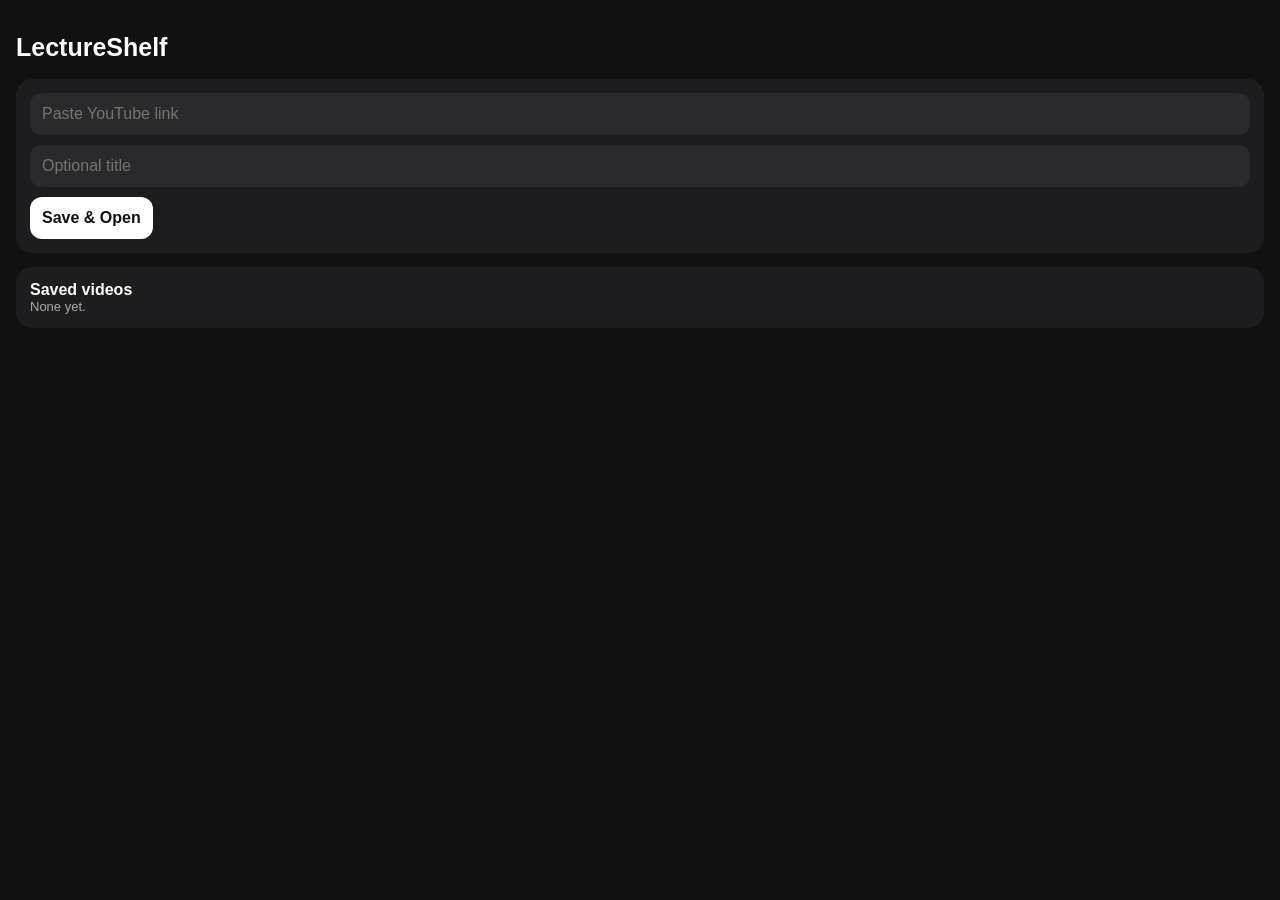
==== index.html @ 0a202680 "Add LectureShelf Mini iPhone web app" ====
<!doctype html><html lang="en"><head><meta charset="utf-8"><meta name="viewport" content="width=device-width,initial-scale=1,viewport-fit=cover"><meta name="apple-mobile-web-app-capable" content="yes"><meta name="apple-mobile-web-app-title" content="LectureShelf"><title>LectureShelf</title><style>:root{font-family:-apple-system,BlinkMacSystemFont,"Segoe UI",sans-serif;color-scheme:dark}*{box-sizing:border-box}body{margin:0;background:#111;color:#fff;padding:16px}h1{font-size:25px}.card{background:#1d1d1f;border-radius:16px;padding:14px;margin-bottom:14px}input,button{font:inherit;border-radius:12px;border:0;padding:12px}input{width:100%;background:#2a2a2d;color:#fff;margin-bottom:10px}button{background:#fff;color:#111;font-weight:700}.row{display:flex;gap:8px;margin-top:8px}.row button{flex:1}.player{aspect-ratio:16/9;background:#000;border-radius:12px;overflow:hidden}iframe{width:100%;height:100%;border:0}.small{color:#aaa;font-size:13px}.item{padding:12px 0;border-top:1px solid #333}</style></head><body><h1>LectureShelf</h1><div class="card"><input id="url" placeholder="Paste YouTube link"><input id="title" placeholder="Optional title"><button onclick="addVideo()">Save & Open</button></div><div id="playerCard" class="card" style="display:none"><div class="player"><div id="player"></div></div><p id="nowTitle"></p><p id="status" class="small"></p><div class="row"><button onclick="savePos()">Save position</button><button onclick="markDone()">Complete</button></div></div><div class="card"><strong>Saved videos</strong><div id="list" class="small">None yet.</div></div><script src="https://www.youtube.com/iframe_api"></script><script>const KEY='lectureshelf-mini-v1';let data=JSON.parse(localStorage.getItem(KEY)||'{"videos":[]}'),player=null,ready=false,current=null;const $=id=>document.getElementById(id);function save(){localStorage.setItem(KEY,JSON.stringify(data))}function idFrom(s){try{const u=new URL(s.trim());if(u.hostname==='youtu.be')return u.pathname.slice(1).split('/')[0];if(u.hostname.includes('youtube.com')){if(u.pathname==='/watch')return u.searchParams.get('v');const p=u.pathname.split('/').filter(Boolean);if(['shorts','embed','live'].includes(p[0]))return p[1]}}catch(e){}return /^[\w-]{11}$/.test(s.trim())?s.trim():null}function fmt(s){s=Math.max(0,Math.floor(s||0));return Math.floor(s/60)+':'+String(s%60).padStart(2,'0')}function esc(s){return String(s).replace(/[&<>"']/g,c=>({'&':'&amp;','<':'&lt;','>':'&gt;','"':'&quot;',"'":'&#039;'}[c]))}function render(){const l=$('list');if(!data.videos.length){l.textContent='None yet.';return}l.innerHTML='';[...data.videos].reverse().forEach(v=>{const d=document.createElement('div');d.className='item';d.innerHTML='<b>'+esc(v.title||'YouTube video')+'</b><br>'+(v.done?'Completed':v.pos?'Resume at '+fmt(v.pos):'Not started')+'<div class="row"><button>Open</button><button>Remove</button></div>';const b=d.querySelectorAll('button');b[0].onclick=()=>openVideo(v.id);b[1].onclick=()=>removeVideo(v.id);l.appendChild(d)})}function addVideo(){const id=idFrom($('url').value);if(!id){alert('Please paste a valid YouTube link.');return}let v=data.videos.find(x=>x.id===id);if(!v){v={id,title:$('title').value.trim(),pos:0,done:false,updated:Date.now()};data.videos.push(v)}save();render();openVideo(id)}function openVideo(id){savePos();current=id;const v=data.videos.find(x=>x.id===id);$('playerCard').style.display='block';$('nowTitle').textContent=v.title||'YouTube video';$('status').textContent=v.done?'Completed':'Saved at '+fmt(v.pos);if(ready)player.loadVideoById({videoId:v.id,startSeconds:v.pos||0})}function savePos(){if(!ready||!current||!player)return;const v=data.videos.find(x=>x.id===current);if(!v)return;const t=player.getCurrentTime();if(Number.isFinite(t)){v.pos=t;v.updated=Date.now();save();render();$('status').textContent=(v.done?'Completed • ':'Saved at ')+fmt(v.pos)}}function markDone(){if(!current)return;savePos();const v=data.videos.find(x=>x.id===current);v.done=!v.done;save();render()}function removeVideo(id){if(current===id){current=null;$('playerCard').style.display='none';if(ready)player.stopVideo()}data.videos=data.videos.filter(x=>x.id!==id);save();render()}window.onYouTubeIframeAPIReady=()=>{player=new YT.Player('player',{videoId:'',playerVars:{playsinline:1,rel:0},events:{onReady:()=>{ready=true;const last=[...data.videos].sort((a,b)=>(b.updated||0)-(a.updated||0))[0];if(last)openVideo(last.id)},onStateChange:e=>{if(e.data===YT.PlayerState.PAUSED||e.data===YT.PlayerState.ENDED)savePos()}}})};setInterval(savePos,5000);document.addEventListener('visibilitychange',()=>{if(document.hidden)savePos()});window.addEventListener('pagehide',savePos);render();</script></body></html>
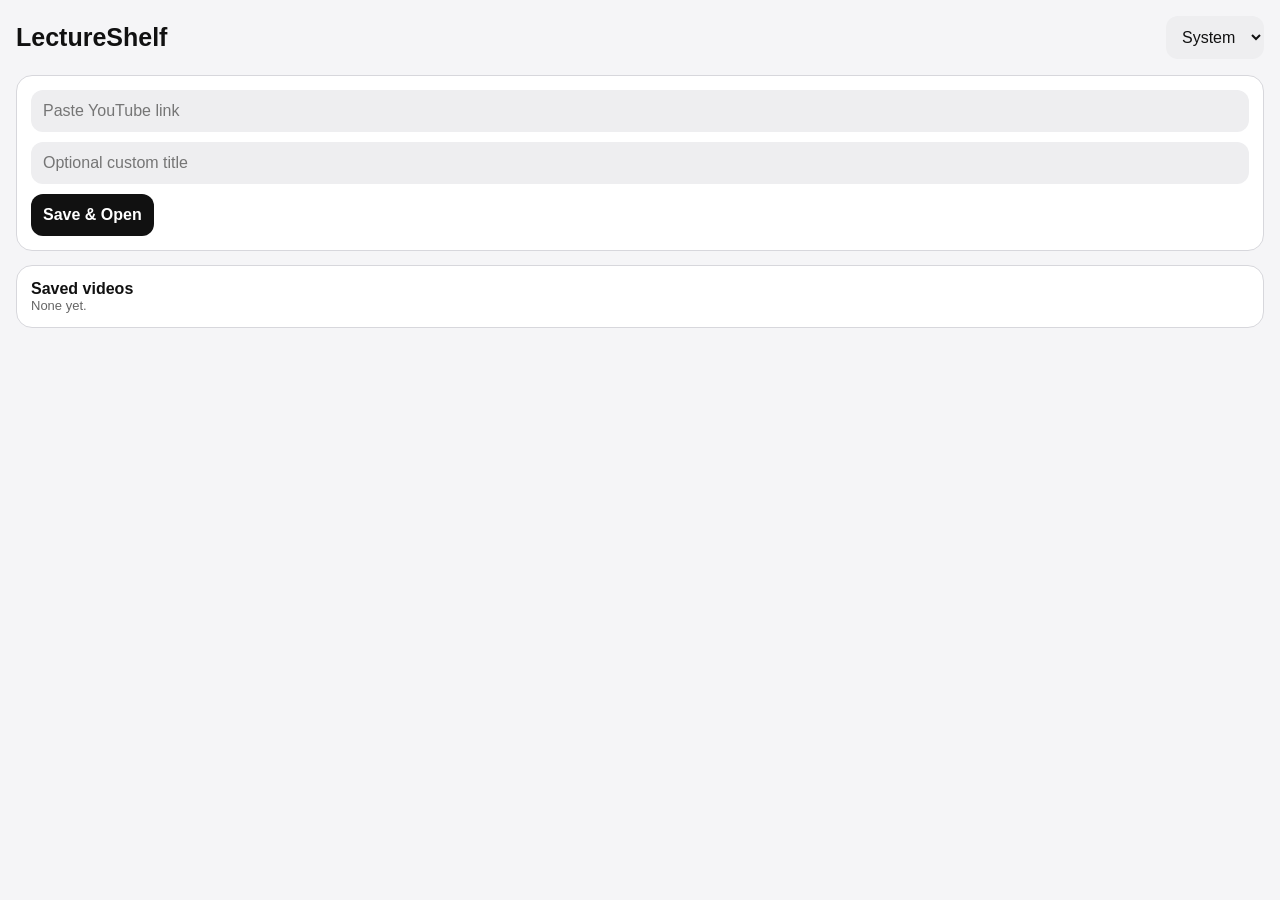
==== commit 8b9f481b: "Add system theme support and automatic video titles" ====
--- a/index.html
+++ b/index.html
@@ -1 +1 @@
-<!doctype html><html lang="en"><head><meta charset="utf-8"><meta name="viewport" content="width=device-width,initial-scale=1,viewport-fit=cover"><meta name="apple-mobile-web-app-capable" content="yes"><meta name="apple-mobile-web-app-title" content="LectureShelf"><title>LectureShelf</title><style>:root{font-family:-apple-system,BlinkMacSystemFont,"Segoe UI",sans-serif;color-scheme:dark}*{box-sizing:border-box}body{margin:0;background:#111;color:#fff;padding:16px}h1{font-size:25px}.card{background:#1d1d1f;border-radius:16px;padding:14px;margin-bottom:14px}input,button{font:inherit;border-radius:12px;border:0;padding:12px}input{width:100%;background:#2a2a2d;color:#fff;margin-bottom:10px}button{background:#fff;color:#111;font-weight:700}.row{display:flex;gap:8px;margin-top:8px}.row button{flex:1}.player{aspect-ratio:16/9;background:#000;border-radius:12px;overflow:hidden}iframe{width:100%;height:100%;border:0}.small{color:#aaa;font-size:13px}.item{padding:12px 0;border-top:1px solid #333}</style></head><body><h1>LectureShelf</h1><div class="card"><input id="url" placeholder="Paste YouTube link"><input id="title" placeholder="Optional title"><button onclick="addVideo()">Save & Open</button></div><div id="playerCard" class="card" style="display:none"><div class="player"><div id="player"></div></div><p id="nowTitle"></p><p id="status" class="small"></p><div class="row"><button onclick="savePos()">Save position</button><button onclick="markDone()">Complete</button></div></div><div class="card"><strong>Saved videos</strong><div id="list" class="small">None yet.</div></div><script src="https://www.youtube.com/iframe_api"></script><script>const KEY='lectureshelf-mini-v1';let data=JSON.parse(localStorage.getItem(KEY)||'{"videos":[]}'),player=null,ready=false,current=null;const $=id=>document.getElementById(id);function save(){localStorage.setItem(KEY,JSON.stringify(data))}function idFrom(s){try{const u=new URL(s.trim());if(u.hostname==='youtu.be')return u.pathname.slice(1).split('/')[0];if(u.hostname.includes('youtube.com')){if(u.pathname==='/watch')return u.searchParams.get('v');const p=u.pathname.split('/').filter(Boolean);if(['shorts','embed','live'].includes(p[0]))return p[1]}}catch(e){}return /^[\w-]{11}$/.test(s.trim())?s.trim():null}function fmt(s){s=Math.max(0,Math.floor(s||0));return Math.floor(s/60)+':'+String(s%60).padStart(2,'0')}function esc(s){return String(s).replace(/[&<>"']/g,c=>({'&':'&amp;','<':'&lt;','>':'&gt;','"':'&quot;',"'":'&#039;'}[c]))}function render(){const l=$('list');if(!data.videos.length){l.textContent='None yet.';return}l.innerHTML='';[...data.videos].reverse().forEach(v=>{const d=document.createElement('div');d.className='item';d.innerHTML='<b>'+esc(v.title||'YouTube video')+'</b><br>'+(v.done?'Completed':v.pos?'Resume at '+fmt(v.pos):'Not started')+'<div class="row"><button>Open</button><button>Remove</button></div>';const b=d.querySelectorAll('button');b[0].onclick=()=>openVideo(v.id);b[1].onclick=()=>removeVideo(v.id);l.appendChild(d)})}function addVideo(){const id=idFrom($('url').value);if(!id){alert('Please paste a valid YouTube link.');return}let v=data.videos.find(x=>x.id===id);if(!v){v={id,title:$('title').value.trim(),pos:0,done:false,updated:Date.now()};data.videos.push(v)}save();render();openVideo(id)}function openVideo(id){savePos();current=id;const v=data.videos.find(x=>x.id===id);$('playerCard').style.display='block';$('nowTitle').textContent=v.title||'YouTube video';$('status').textContent=v.done?'Completed':'Saved at '+fmt(v.pos);if(ready)player.loadVideoById({videoId:v.id,startSeconds:v.pos||0})}function savePos(){if(!ready||!current||!player)return;const v=data.videos.find(x=>x.id===current);if(!v)return;const t=player.getCurrentTime();if(Number.isFinite(t)){v.pos=t;v.updated=Date.now();save();render();$('status').textContent=(v.done?'Completed • ':'Saved at ')+fmt(v.pos)}}function markDone(){if(!current)return;savePos();const v=data.videos.find(x=>x.id===current);v.done=!v.done;save();render()}function removeVideo(id){if(current===id){current=null;$('playerCard').style.display='none';if(ready)player.stopVideo()}data.videos=data.videos.filter(x=>x.id!==id);save();render()}window.onYouTubeIframeAPIReady=()=>{player=new YT.Player('player',{videoId:'',playerVars:{playsinline:1,rel:0},events:{onReady:()=>{ready=true;const last=[...data.videos].sort((a,b)=>(b.updated||0)-(a.updated||0))[0];if(last)openVideo(last.id)},onStateChange:e=>{if(e.data===YT.PlayerState.PAUSED||e.data===YT.PlayerState.ENDED)savePos()}}})};setInterval(savePos,5000);document.addEventListener('visibilitychange',()=>{if(document.hidden)savePos()});window.addEventListener('pagehide',savePos);render();</script></body></html>+<!doctype html><html lang="en"><head><meta charset="utf-8"><meta name="viewport" content="width=device-width,initial-scale=1,viewport-fit=cover"><meta name="apple-mobile-web-app-capable" content="yes"><meta name="apple-mobile-web-app-title" content="LectureShelf"><title>LectureShelf</title><style>:root{font-family:-apple-system,BlinkMacSystemFont,"Segoe UI",sans-serif;color-scheme:light dark;--bg:#f5f5f7;--text:#111;--card:#fff;--input:#eeeef0;--muted:#666;--border:#d7d7dc;--button:#111;--buttonText:#fff}html[data-theme="dark"]{color-scheme:dark;--bg:#111;--text:#fff;--card:#1d1d1f;--input:#2a2a2d;--muted:#aaa;--border:#333;--button:#fff;--buttonText:#111}html[data-theme="light"]{color-scheme:light;--bg:#f5f5f7;--text:#111;--card:#fff;--input:#eeeef0;--muted:#666;--border:#d7d7dc;--button:#111;--buttonText:#fff}@media(prefers-color-scheme:dark){html:not([data-theme]){--bg:#111;--text:#fff;--card:#1d1d1f;--input:#2a2a2d;--muted:#aaa;--border:#333;--button:#fff;--buttonText:#111}}*{box-sizing:border-box}body{margin:0;background:var(--bg);color:var(--text);padding:16px;transition:background .2s,color .2s}.top{display:flex;align-items:center;justify-content:space-between;gap:12px;margin-bottom:16px}h1{font-size:25px;margin:0}.card{background:var(--card);border-radius:16px;padding:14px;margin-bottom:14px;border:1px solid var(--border)}input,button,select{font:inherit;border-radius:12px;border:0;padding:12px}input,select{width:100%;background:var(--input);color:var(--text);margin-bottom:10px}select{width:auto;margin:0}button{background:var(--button);color:var(--buttonText);font-weight:700}.row{display:flex;gap:8px;margin-top:8px}.row button{flex:1}.player{aspect-ratio:16/9;background:#000;border-radius:12px;overflow:hidden}iframe{width:100%;height:100%;border:0}.small{color:var(--muted);font-size:13px}.item{padding:12px 0;border-top:1px solid var(--border)}.item:first-child{border-top:0}.title{font-weight:700;color:var(--text);margin-bottom:4px}</style></head><body><div class="top"><h1>LectureShelf</h1><select id="theme" aria-label="Theme"><option value="system">System</option><option value="light">Light</option><option value="dark">Dark</option></select></div><div class="card"><input id="url" placeholder="Paste YouTube link"><input id="title" placeholder="Optional custom title"><button onclick="addVideo()">Save & Open</button></div><div id="playerCard" class="card" style="display:none"><div class="player"><div id="player"></div></div><p id="nowTitle"></p><p id="status" class="small"></p><div class="row"><button onclick="savePos()">Save position</button><button onclick="markDone()">Complete</button></div></div><div class="card"><strong>Saved videos</strong><div id="list" class="small">None yet.</div></div><script src="https://www.youtube.com/iframe_api"></script><script>const KEY='lectureshelf-mini-v1',THEME_KEY='lectureshelf-theme';let data=JSON.parse(localStorage.getItem(KEY)||'{"videos":[]}'),player=null,ready=false,current=null;const $=id=>document.getElementById(id);function save(){localStorage.setItem(KEY,JSON.stringify(data))}function applyTheme(value){if(value==='system'){document.documentElement.removeAttribute('data-theme')}else{document.documentElement.setAttribute('data-theme',value)}localStorage.setItem(THEME_KEY,value)}const initialTheme=localStorage.getItem(THEME_KEY)||'system';$('theme').value=initialTheme;applyTheme(initialTheme);$('theme').addEventListener('change',e=>applyTheme(e.target.value));function idFrom(s){try{const u=new URL(s.trim());if(u.hostname==='youtu.be')return u.pathname.slice(1).split('/')[0];if(u.hostname.includes('youtube.com')){if(u.pathname==='/watch')return u.searchParams.get('v');const p=u.pathname.split('/').filter(Boolean);if(['shorts','embed','live'].includes(p[0]))return p[1]}}catch(e){}return /^[\w-]{11}$/.test(s.trim())?s.trim():null}function fmt(s){s=Math.max(0,Math.floor(s||0));return Math.floor(s/60)+':'+String(s%60).padStart(2,'0')}function esc(s){return String(s).replace(/[&<>"']/g,c=>({'&':'&amp;','<':'&lt;','>':'&gt;','"':'&quot;',"'":'&#039;'}[c]))}function render(){const l=$('list');if(!data.videos.length){l.textContent='None yet.';return}l.innerHTML='';[...data.videos].reverse().forEach(v=>{const d=document.createElement('div');d.className='item';d.innerHTML='<div class="title">'+esc(v.title||'Loading title…')+'</div><div>'+(v.done?'Completed':v.pos?'Resume at '+fmt(v.pos):'Not started')+'</div><div class="row"><button>Open</button><button>Remove</button></div>';const b=d.querySelectorAll('button');b[0].onclick=()=>openVideo(v.id);b[1].onclick=()=>removeVideo(v.id);l.appendChild(d)})}function addVideo(){const id=idFrom($('url').value);if(!id){alert('Please paste a valid YouTube link.');return}let v=data.videos.find(x=>x.id===id);const custom=$('title').value.trim();if(!v){v={id,title:custom,pos:0,done:false,updated:Date.now()};data.videos.push(v)}else if(custom){v.title=custom}save();render();openVideo(id);$('url').value='';$('title').value=''}function updateCurrentTitleFromPlayer(){if(!ready||!current||!player||!player.getVideoData)return;const info=player.getVideoData();const title=info&&info.title?info.title.trim():'';if(!title)return;const v=data.videos.find(x=>x.id===current);if(!v)return;if(!v.title||v.title==='YouTube video'||v.title==='Loading title…'){v.title=title;save();render()}$('nowTitle').textContent=v.title||title}function openVideo(id){savePos();current=id;const v=data.videos.find(x=>x.id===id);$('playerCard').style.display='block';$('nowTitle').textContent=v.title||'Loading title…';$('status').textContent=v.done?'Completed':'Saved at '+fmt(v.pos);if(ready)player.loadVideoById({videoId:v.id,startSeconds:v.pos||0})}function savePos(){if(!ready||!current||!player)return;const v=data.videos.find(x=>x.id===current);if(!v)return;const t=player.getCurrentTime();if(Number.isFinite(t)){v.pos=t;v.updated=Date.now();save();render();$('status').textContent=(v.done?'Completed • ':'Saved at ')+fmt(v.pos)}}function markDone(){if(!current)return;savePos();const v=data.videos.find(x=>x.id===current);v.done=!v.done;save();render();$('status').textContent=v.done?'Completed':'Saved at '+fmt(v.pos)}function removeVideo(id){if(current===id){current=null;$('playerCard').style.display='none';if(ready)player.stopVideo()}data.videos=data.videos.filter(x=>x.id!==id);save();render()}window.onYouTubeIframeAPIReady=()=>{player=new YT.Player('player',{videoId:'',playerVars:{playsinline:1,rel:0},events:{onReady:()=>{ready=true;const last=[...data.videos].sort((a,b)=>(b.updated||0)-(a.updated||0))[0];if(last)openVideo(last.id)},onStateChange:e=>{if(e.data===YT.PlayerState.PLAYING||e.data===YT.PlayerState.CUED){setTimeout(updateCurrentTitleFromPlayer,300)}if(e.data===YT.PlayerState.PAUSED||e.data===YT.PlayerState.ENDED)savePos()}}})};setInterval(()=>{savePos();updateCurrentTitleFromPlayer()},5000);document.addEventListener('visibilitychange',()=>{if(document.hidden)savePos()});window.addEventListener('pagehide',savePos);render();</script></body></html>
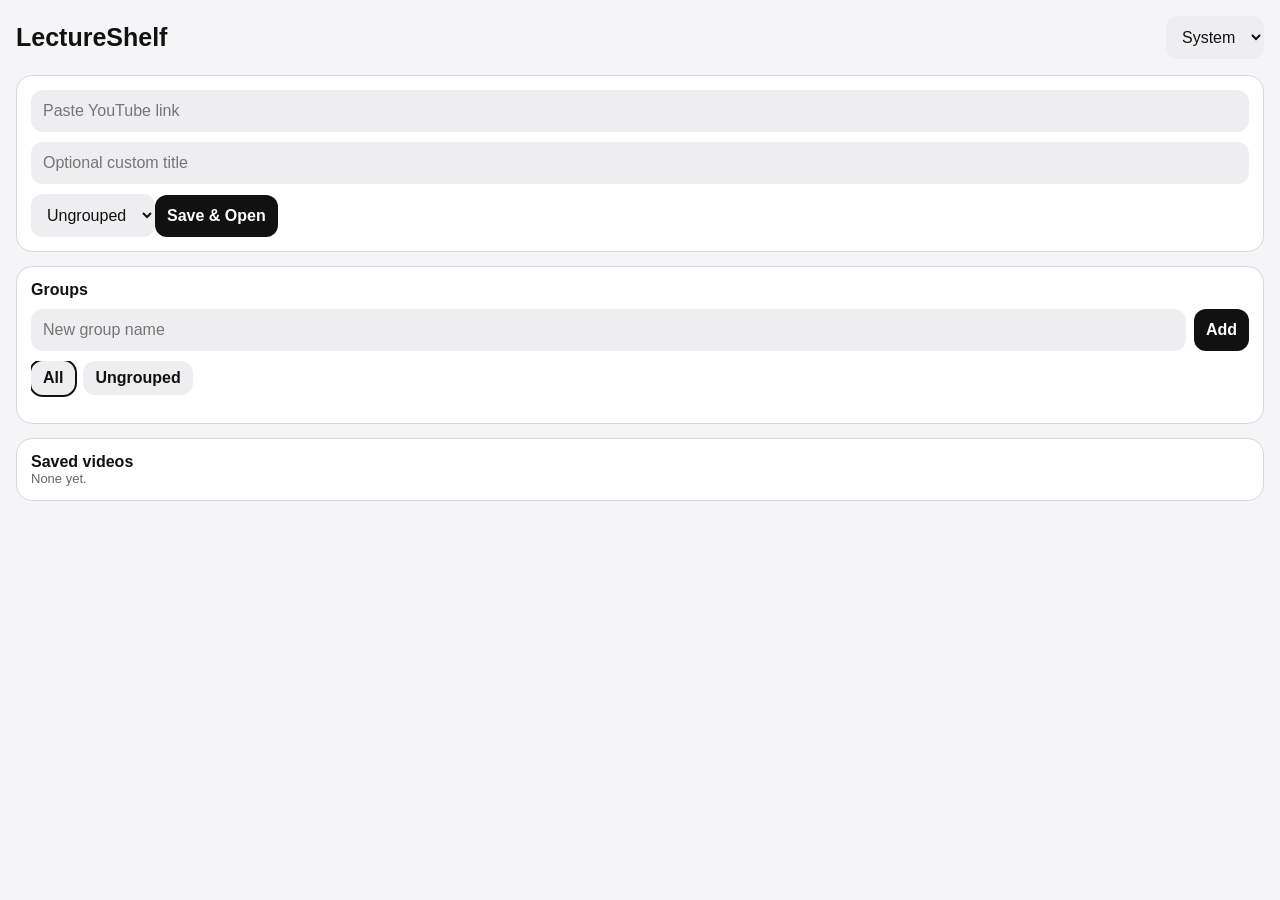
==== commit 237e59fc: "Add groups and video renaming" ====
--- a/index.html
+++ b/index.html
@@ -1 +1 @@
-<!doctype html><html lang="en"><head><meta charset="utf-8"><meta name="viewport" content="width=device-width,initial-scale=1,viewport-fit=cover"><meta name="apple-mobile-web-app-capable" content="yes"><meta name="apple-mobile-web-app-title" content="LectureShelf"><title>LectureShelf</title><style>:root{font-family:-apple-system,BlinkMacSystemFont,"Segoe UI",sans-serif;color-scheme:light dark;--bg:#f5f5f7;--text:#111;--card:#fff;--input:#eeeef0;--muted:#666;--border:#d7d7dc;--button:#111;--buttonText:#fff}html[data-theme="dark"]{color-scheme:dark;--bg:#111;--text:#fff;--card:#1d1d1f;--input:#2a2a2d;--muted:#aaa;--border:#333;--button:#fff;--buttonText:#111}html[data-theme="light"]{color-scheme:light;--bg:#f5f5f7;--text:#111;--card:#fff;--input:#eeeef0;--muted:#666;--border:#d7d7dc;--button:#111;--buttonText:#fff}@media(prefers-color-scheme:dark){html:not([data-theme]){--bg:#111;--text:#fff;--card:#1d1d1f;--input:#2a2a2d;--muted:#aaa;--border:#333;--button:#fff;--buttonText:#111}}*{box-sizing:border-box}body{margin:0;background:var(--bg);color:var(--text);padding:16px;transition:background .2s,color .2s}.top{display:flex;align-items:center;justify-content:space-between;gap:12px;margin-bottom:16px}h1{font-size:25px;margin:0}.card{background:var(--card);border-radius:16px;padding:14px;margin-bottom:14px;border:1px solid var(--border)}input,button,select{font:inherit;border-radius:12px;border:0;padding:12px}input,select{width:100%;background:var(--input);color:var(--text);margin-bottom:10px}select{width:auto;margin:0}button{background:var(--button);color:var(--buttonText);font-weight:700}.row{display:flex;gap:8px;margin-top:8px}.row button{flex:1}.player{aspect-ratio:16/9;background:#000;border-radius:12px;overflow:hidden}iframe{width:100%;height:100%;border:0}.small{color:var(--muted);font-size:13px}.item{padding:12px 0;border-top:1px solid var(--border)}.item:first-child{border-top:0}.title{font-weight:700;color:var(--text);margin-bottom:4px}</style></head><body><div class="top"><h1>LectureShelf</h1><select id="theme" aria-label="Theme"><option value="system">System</option><option value="light">Light</option><option value="dark">Dark</option></select></div><div class="card"><input id="url" placeholder="Paste YouTube link"><input id="title" placeholder="Optional custom title"><button onclick="addVideo()">Save & Open</button></div><div id="playerCard" class="card" style="display:none"><div class="player"><div id="player"></div></div><p id="nowTitle"></p><p id="status" class="small"></p><div class="row"><button onclick="savePos()">Save position</button><button onclick="markDone()">Complete</button></div></div><div class="card"><strong>Saved videos</strong><div id="list" class="small">None yet.</div></div><script src="https://www.youtube.com/iframe_api"></script><script>const KEY='lectureshelf-mini-v1',THEME_KEY='lectureshelf-theme';let data=JSON.parse(localStorage.getItem(KEY)||'{"videos":[]}'),player=null,ready=false,current=null;const $=id=>document.getElementById(id);function save(){localStorage.setItem(KEY,JSON.stringify(data))}function applyTheme(value){if(value==='system'){document.documentElement.removeAttribute('data-theme')}else{document.documentElement.setAttribute('data-theme',value)}localStorage.setItem(THEME_KEY,value)}const initialTheme=localStorage.getItem(THEME_KEY)||'system';$('theme').value=initialTheme;applyTheme(initialTheme);$('theme').addEventListener('change',e=>applyTheme(e.target.value));function idFrom(s){try{const u=new URL(s.trim());if(u.hostname==='youtu.be')return u.pathname.slice(1).split('/')[0];if(u.hostname.includes('youtube.com')){if(u.pathname==='/watch')return u.searchParams.get('v');const p=u.pathname.split('/').filter(Boolean);if(['shorts','embed','live'].includes(p[0]))return p[1]}}catch(e){}return /^[\w-]{11}$/.test(s.trim())?s.trim():null}function fmt(s){s=Math.max(0,Math.floor(s||0));return Math.floor(s/60)+':'+String(s%60).padStart(2,'0')}function esc(s){return String(s).replace(/[&<>"']/g,c=>({'&':'&amp;','<':'&lt;','>':'&gt;','"':'&quot;',"'":'&#039;'}[c]))}function render(){const l=$('list');if(!data.videos.length){l.textContent='None yet.';return}l.innerHTML='';[...data.videos].reverse().forEach(v=>{const d=document.createElement('div');d.className='item';d.innerHTML='<div class="title">'+esc(v.title||'Loading title…')+'</div><div>'+(v.done?'Completed':v.pos?'Resume at '+fmt(v.pos):'Not started')+'</div><div class="row"><button>Open</button><button>Remove</button></div>';const b=d.querySelectorAll('button');b[0].onclick=()=>openVideo(v.id);b[1].onclick=()=>removeVideo(v.id);l.appendChild(d)})}function addVideo(){const id=idFrom($('url').value);if(!id){alert('Please paste a valid YouTube link.');return}let v=data.videos.find(x=>x.id===id);const custom=$('title').value.trim();if(!v){v={id,title:custom,pos:0,done:false,updated:Date.now()};data.videos.push(v)}else if(custom){v.title=custom}save();render();openVideo(id);$('url').value='';$('title').value=''}function updateCurrentTitleFromPlayer(){if(!ready||!current||!player||!player.getVideoData)return;const info=player.getVideoData();const title=info&&info.title?info.title.trim():'';if(!title)return;const v=data.videos.find(x=>x.id===current);if(!v)return;if(!v.title||v.title==='YouTube video'||v.title==='Loading title…'){v.title=title;save();render()}$('nowTitle').textContent=v.title||title}function openVideo(id){savePos();current=id;const v=data.videos.find(x=>x.id===id);$('playerCard').style.display='block';$('nowTitle').textContent=v.title||'Loading title…';$('status').textContent=v.done?'Completed':'Saved at '+fmt(v.pos);if(ready)player.loadVideoById({videoId:v.id,startSeconds:v.pos||0})}function savePos(){if(!ready||!current||!player)return;const v=data.videos.find(x=>x.id===current);if(!v)return;const t=player.getCurrentTime();if(Number.isFinite(t)){v.pos=t;v.updated=Date.now();save();render();$('status').textContent=(v.done?'Completed • ':'Saved at ')+fmt(v.pos)}}function markDone(){if(!current)return;savePos();const v=data.videos.find(x=>x.id===current);v.done=!v.done;save();render();$('status').textContent=v.done?'Completed':'Saved at '+fmt(v.pos)}function removeVideo(id){if(current===id){current=null;$('playerCard').style.display='none';if(ready)player.stopVideo()}data.videos=data.videos.filter(x=>x.id!==id);save();render()}window.onYouTubeIframeAPIReady=()=>{player=new YT.Player('player',{videoId:'',playerVars:{playsinline:1,rel:0},events:{onReady:()=>{ready=true;const last=[...data.videos].sort((a,b)=>(b.updated||0)-(a.updated||0))[0];if(last)openVideo(last.id)},onStateChange:e=>{if(e.data===YT.PlayerState.PLAYING||e.data===YT.PlayerState.CUED){setTimeout(updateCurrentTitleFromPlayer,300)}if(e.data===YT.PlayerState.PAUSED||e.data===YT.PlayerState.ENDED)savePos()}}})};setInterval(()=>{savePos();updateCurrentTitleFromPlayer()},5000);document.addEventListener('visibilitychange',()=>{if(document.hidden)savePos()});window.addEventListener('pagehide',savePos);render();</script></body></html>+<!doctype html><html lang="en"><head><meta charset="utf-8"><meta name="viewport" content="width=device-width,initial-scale=1,viewport-fit=cover"><meta name="apple-mobile-web-app-capable" content="yes"><meta name="apple-mobile-web-app-title" content="LectureShelf"><title>LectureShelf</title><style>:root{font-family:-apple-system,BlinkMacSystemFont,"Segoe UI",sans-serif;color-scheme:light dark;--bg:#f5f5f7;--text:#111;--card:#fff;--input:#eeeef0;--muted:#666;--border:#d7d7dc;--button:#111;--buttonText:#fff}html[data-theme="dark"]{color-scheme:dark;--bg:#111;--text:#fff;--card:#1d1d1f;--input:#2a2a2d;--muted:#aaa;--border:#333;--button:#fff;--buttonText:#111}html[data-theme="light"]{color-scheme:light;--bg:#f5f5f7;--text:#111;--card:#fff;--input:#eeeef0;--muted:#666;--border:#d7d7dc;--button:#111;--buttonText:#fff}@media(prefers-color-scheme:dark){html:not([data-theme]){--bg:#111;--text:#fff;--card:#1d1d1f;--input:#2a2a2d;--muted:#aaa;--border:#333;--button:#fff;--buttonText:#111}}*{box-sizing:border-box}body{margin:0;background:var(--bg);color:var(--text);padding:16px;transition:background .2s,color .2s}.top{display:flex;align-items:center;justify-content:space-between;gap:12px;margin-bottom:16px}h1{font-size:25px;margin:0}.card{background:var(--card);border-radius:16px;padding:14px;margin-bottom:14px;border:1px solid var(--border)}input,button,select{font:inherit;border-radius:12px;border:0;padding:12px}input,select{width:100%;background:var(--input);color:var(--text);margin-bottom:10px}select{width:auto;margin:0}button{background:var(--button);color:var(--buttonText);font-weight:700}.row{display:flex;gap:8px;margin-top:8px;flex-wrap:wrap}.row button{flex:1;min-width:90px}.player{aspect-ratio:16/9;background:#000;border-radius:12px;overflow:hidden}iframe{width:100%;height:100%;border:0}.small{color:var(--muted);font-size:13px}.item{padding:12px 0;border-top:1px solid var(--border)}.item:first-child{border-top:0}.title{font-weight:700;color:var(--text);margin-bottom:4px}.groupbar{display:flex;gap:8px;overflow:auto;padding-bottom:4px;margin:10px 0}.groupbar button{flex:0 0 auto;padding:8px 12px}.groupbar button.active{outline:2px solid var(--text)}.inline{display:flex;gap:8px}.inline input{margin:0;flex:1}.inline button{flex:0 0 auto}.meta{display:flex;justify-content:space-between;gap:8px;align-items:center}.meta select{max-width:52%;padding:8px}.mutebtn{background:var(--input);color:var(--text)}</style></head><body><div class="top"><h1>LectureShelf</h1><select id="theme" aria-label="Theme"><option value="system">System</option><option value="light">Light</option><option value="dark">Dark</option></select></div><div class="card"><input id="url" placeholder="Paste YouTube link"><input id="title" placeholder="Optional custom title"><select id="addGroup"></select><button onclick="addVideo()">Save & Open</button></div><div class="card"><strong>Groups</strong><div class="inline" style="margin-top:10px"><input id="newGroup" placeholder="New group name"><button onclick="createGroup()">Add</button></div><div id="groupbar" class="groupbar"></div></div><div id="playerCard" class="card" style="display:none"><div class="player"><div id="player"></div></div><p id="nowTitle"></p><p id="status" class="small"></p><div class="row"><button onclick="savePos()">Save position</button><button onclick="markDone()">Complete</button></div></div><div class="card"><strong>Saved videos</strong><div id="list" class="small">None yet.</div></div><script src="https://www.youtube.com/iframe_api"></script><script>const KEY='lectureshelf-mini-v1',THEME_KEY='lectureshelf-theme';let data=JSON.parse(localStorage.getItem(KEY)||'{"videos":[]}'),player=null,ready=false,current=null,activeGroup='All';if(!Array.isArray(data.groups))data.groups=[];data.videos.forEach(v=>{if(typeof v.group!=='string')v.group='Ungrouped'});const $=id=>document.getElementById(id);function save(){localStorage.setItem(KEY,JSON.stringify(data))}function applyTheme(value){if(value==='system'){document.documentElement.removeAttribute('data-theme')}else{document.documentElement.setAttribute('data-theme',value)}localStorage.setItem(THEME_KEY,value)}const initialTheme=localStorage.getItem(THEME_KEY)||'system';$('theme').value=initialTheme;applyTheme(initialTheme);$('theme').addEventListener('change',e=>applyTheme(e.target.value));function idFrom(s){try{const u=new URL(s.trim());if(u.hostname==='youtu.be')return u.pathname.slice(1).split('/')[0];if(u.hostname.includes('youtube.com')){if(u.pathname==='/watch')return u.searchParams.get('v');const p=u.pathname.split('/').filter(Boolean);if(['shorts','embed','live'].includes(p[0]))return p[1]}}catch(e){}return /^[\w-]{11}$/.test(s.trim())?s.trim():null}function fmt(s){s=Math.max(0,Math.floor(s||0));return Math.floor(s/60)+':'+String(s%60).padStart(2,'0')}function esc(s){return String(s).replace(/[&<>"']/g,c=>({'&':'&amp;','<':'&lt;','>':'&gt;','"':'&quot;',"'":'&#039;'}[c]))}function allGroups(){return ['Ungrouped',...data.groups.filter(g=>g&&g!=='Ungrouped')]}function renderGroups(){const opts=allGroups();$('addGroup').innerHTML=opts.map(g=>'<option value="'+esc(g)+'">'+esc(g)+'</option>').join('');const bar=$('groupbar');bar.innerHTML='';['All',...opts].forEach(g=>{const b=document.createElement('button');b.textContent=g;b.className=(g===activeGroup?'active ':'')+'mutebtn';b.onclick=()=>{activeGroup=g;renderGroups();render()};bar.appendChild(b)})}function createGroup(){const name=$('newGroup').value.trim();if(!name||name==='All'||name==='Ungrouped')return;if(!data.groups.includes(name))data.groups.push(name);$('newGroup').value='';save();renderGroups();render()}function renameVideo(id){const v=data.videos.find(x=>x.id===id);if(!v)return;const name=prompt('Rename video',v.title||'');if(name===null)return;const trimmed=name.trim();if(trimmed){v.title=trimmed;save();render();if(current===id)$('nowTitle').textContent=trimmed}}function moveVideo(id,group){const v=data.videos.find(x=>x.id===id);if(!v)return;v.group=group;save();render()}function render(){const l=$('list');const videos=[...data.videos].reverse().filter(v=>activeGroup==='All'||v.group===activeGroup);if(!videos.length){l.textContent=activeGroup==='All'?'None yet.':'No videos in this group.';return}l.innerHTML='';videos.forEach(v=>{const d=document.createElement('div');d.className='item';const groupOptions=allGroups().map(g=>'<option value="'+esc(g)+'" '+(g===v.group?'selected':'')+'>'+esc(g)+'</option>').join('');d.innerHTML='<div class="title">'+esc(v.title||'Loading title…')+'</div><div class="meta"><span>'+(v.done?'Completed':v.pos?'Resume at '+fmt(v.pos):'Not started')+'</span><select class="groupSelect">'+groupOptions+'</select></div><div class="row"><button class="open">Open</button><button class="rename mutebtn">Rename</button><button class="remove mutebtn">Remove</button></div>';d.querySelector('.open').onclick=()=>openVideo(v.id);d.querySelector('.rename').onclick=()=>renameVideo(v.id);d.querySelector('.remove').onclick=()=>removeVideo(v.id);d.querySelector('.groupSelect').onchange=e=>moveVideo(v.id,e.target.value);l.appendChild(d)})}function addVideo(){const id=idFrom($('url').value);if(!id){alert('Please paste a valid YouTube link.');return}let v=data.videos.find(x=>x.id===id);const custom=$('title').value.trim(),group=$('addGroup').value||'Ungrouped';if(!v){v={id,title:custom,pos:0,done:false,updated:Date.now(),group};data.videos.push(v)}else{if(custom)v.title=custom;v.group=group}save();renderGroups();render();openVideo(id);$('url').value='';$('title').value=''}function updateCurrentTitleFromPlayer(){if(!ready||!current||!player||!player.getVideoData)return;const info=player.getVideoData();const title=info&&info.title?info.title.trim():'';if(!title)return;const v=data.videos.find(x=>x.id===current);if(!v)return;if(!v.title||v.title==='YouTube video'||v.title==='Loading title…'){v.title=title;save();render()}$('nowTitle').textContent=v.title||title}function openVideo(id){savePos();current=id;const v=data.videos.find(x=>x.id===id);$('playerCard').style.display='block';$('nowTitle').textContent=v.title||'Loading title…';$('status').textContent=v.done?'Completed':'Saved at '+fmt(v.pos);if(ready)player.loadVideoById({videoId:v.id,startSeconds:v.pos||0})}function savePos(){if(!ready||!current||!player)return;const v=data.videos.find(x=>x.id===current);if(!v)return;const t=player.getCurrentTime();if(Number.isFinite(t)){v.pos=t;v.updated=Date.now();save();render();$('status').textContent=(v.done?'Completed • ':'Saved at ')+fmt(v.pos)}}function markDone(){if(!current)return;savePos();const v=data.videos.find(x=>x.id===current);v.done=!v.done;save();render();$('status').textContent=v.done?'Completed':'Saved at '+fmt(v.pos)}function removeVideo(id){if(current===id){current=null;$('playerCard').style.display='none';if(ready)player.stopVideo()}data.videos=data.videos.filter(x=>x.id!==id);save();render()}window.onYouTubeIframeAPIReady=()=>{player=new YT.Player('player',{videoId:'',playerVars:{playsinline:1,rel:0},events:{onReady:()=>{ready=true;const last=[...data.videos].sort((a,b)=>(b.updated||0)-(a.updated||0))[0];if(last)openVideo(last.id)},onStateChange:e=>{if(e.data===YT.PlayerState.PLAYING||e.data===YT.PlayerState.CUED){setTimeout(updateCurrentTitleFromPlayer,300)}if(e.data===YT.PlayerState.PAUSED||e.data===YT.PlayerState.ENDED)savePos()}}})};setInterval(()=>{savePos();updateCurrentTitleFromPlayer()},5000);document.addEventListener('visibilitychange',()=>{if(document.hidden)savePos()});window.addEventListener('pagehide',savePos);renderGroups();render();</script></body></html>
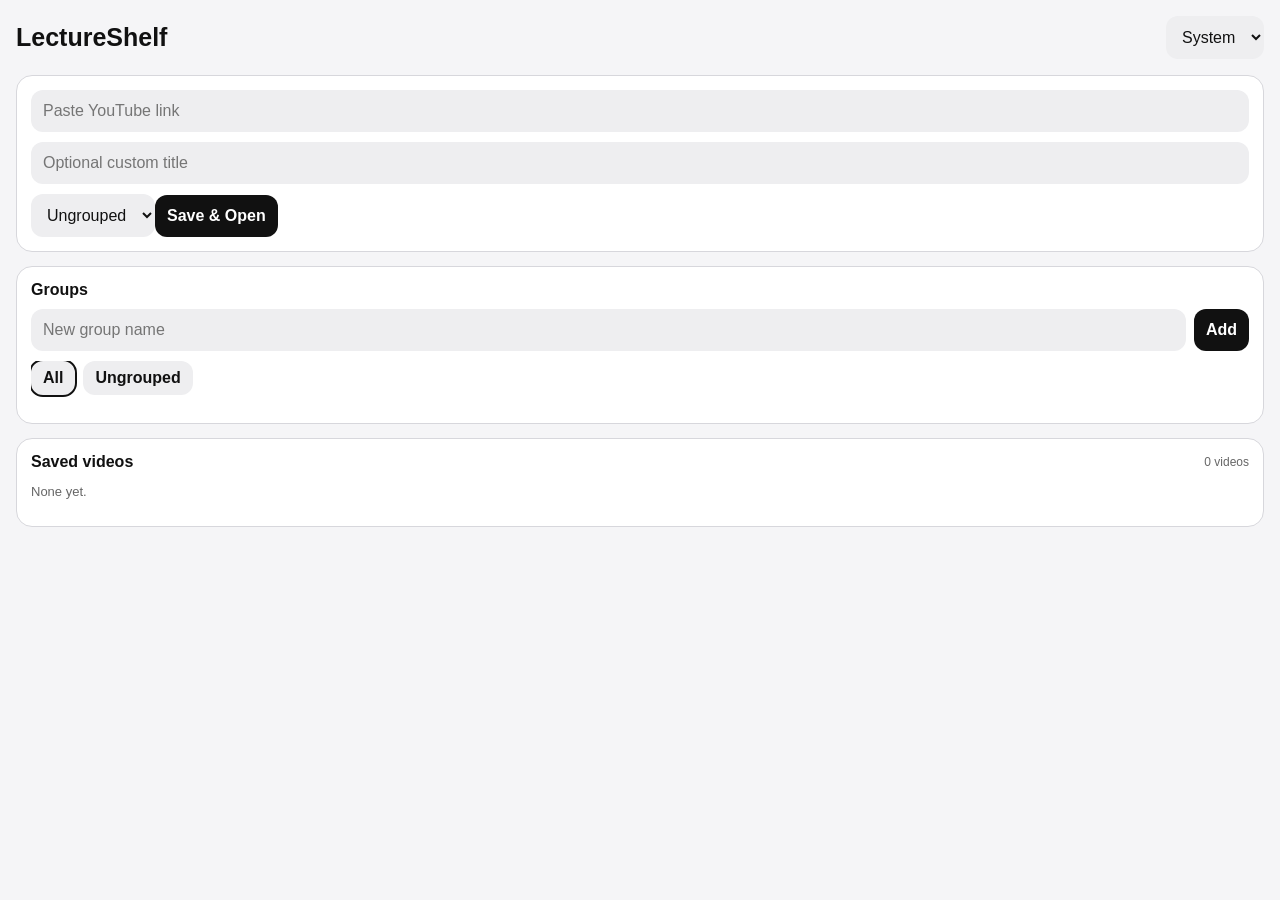
==== commit dabf86a6: "Add thumbnails and compact library cards" ====
--- a/index.html
+++ b/index.html
@@ -1 +1 @@
-<!doctype html><html lang="en"><head><meta charset="utf-8"><meta name="viewport" content="width=device-width,initial-scale=1,viewport-fit=cover"><meta name="apple-mobile-web-app-capable" content="yes"><meta name="apple-mobile-web-app-title" content="LectureShelf"><title>LectureShelf</title><style>:root{font-family:-apple-system,BlinkMacSystemFont,"Segoe UI",sans-serif;color-scheme:light dark;--bg:#f5f5f7;--text:#111;--card:#fff;--input:#eeeef0;--muted:#666;--border:#d7d7dc;--button:#111;--buttonText:#fff}html[data-theme="dark"]{color-scheme:dark;--bg:#111;--text:#fff;--card:#1d1d1f;--input:#2a2a2d;--muted:#aaa;--border:#333;--button:#fff;--buttonText:#111}html[data-theme="light"]{color-scheme:light;--bg:#f5f5f7;--text:#111;--card:#fff;--input:#eeeef0;--muted:#666;--border:#d7d7dc;--button:#111;--buttonText:#fff}@media(prefers-color-scheme:dark){html:not([data-theme]){--bg:#111;--text:#fff;--card:#1d1d1f;--input:#2a2a2d;--muted:#aaa;--border:#333;--button:#fff;--buttonText:#111}}*{box-sizing:border-box}body{margin:0;background:var(--bg);color:var(--text);padding:16px;transition:background .2s,color .2s}.top{display:flex;align-items:center;justify-content:space-between;gap:12px;margin-bottom:16px}h1{font-size:25px;margin:0}.card{background:var(--card);border-radius:16px;padding:14px;margin-bottom:14px;border:1px solid var(--border)}input,button,select{font:inherit;border-radius:12px;border:0;padding:12px}input,select{width:100%;background:var(--input);color:var(--text);margin-bottom:10px}select{width:auto;margin:0}button{background:var(--button);color:var(--buttonText);font-weight:700}.row{display:flex;gap:8px;margin-top:8px;flex-wrap:wrap}.row button{flex:1;min-width:90px}.player{aspect-ratio:16/9;background:#000;border-radius:12px;overflow:hidden}iframe{width:100%;height:100%;border:0}.small{color:var(--muted);font-size:13px}.item{padding:12px 0;border-top:1px solid var(--border)}.item:first-child{border-top:0}.title{font-weight:700;color:var(--text);margin-bottom:4px}.groupbar{display:flex;gap:8px;overflow:auto;padding-bottom:4px;margin:10px 0}.groupbar button{flex:0 0 auto;padding:8px 12px}.groupbar button.active{outline:2px solid var(--text)}.inline{display:flex;gap:8px}.inline input{margin:0;flex:1}.inline button{flex:0 0 auto}.meta{display:flex;justify-content:space-between;gap:8px;align-items:center}.meta select{max-width:52%;padding:8px}.mutebtn{background:var(--input);color:var(--text)}</style></head><body><div class="top"><h1>LectureShelf</h1><select id="theme" aria-label="Theme"><option value="system">System</option><option value="light">Light</option><option value="dark">Dark</option></select></div><div class="card"><input id="url" placeholder="Paste YouTube link"><input id="title" placeholder="Optional custom title"><select id="addGroup"></select><button onclick="addVideo()">Save & Open</button></div><div class="card"><strong>Groups</strong><div class="inline" style="margin-top:10px"><input id="newGroup" placeholder="New group name"><button onclick="createGroup()">Add</button></div><div id="groupbar" class="groupbar"></div></div><div id="playerCard" class="card" style="display:none"><div class="player"><div id="player"></div></div><p id="nowTitle"></p><p id="status" class="small"></p><div class="row"><button onclick="savePos()">Save position</button><button onclick="markDone()">Complete</button></div></div><div class="card"><strong>Saved videos</strong><div id="list" class="small">None yet.</div></div><script src="https://www.youtube.com/iframe_api"></script><script>const KEY='lectureshelf-mini-v1',THEME_KEY='lectureshelf-theme';let data=JSON.parse(localStorage.getItem(KEY)||'{"videos":[]}'),player=null,ready=false,current=null,activeGroup='All';if(!Array.isArray(data.groups))data.groups=[];data.videos.forEach(v=>{if(typeof v.group!=='string')v.group='Ungrouped'});const $=id=>document.getElementById(id);function save(){localStorage.setItem(KEY,JSON.stringify(data))}function applyTheme(value){if(value==='system'){document.documentElement.removeAttribute('data-theme')}else{document.documentElement.setAttribute('data-theme',value)}localStorage.setItem(THEME_KEY,value)}const initialTheme=localStorage.getItem(THEME_KEY)||'system';$('theme').value=initialTheme;applyTheme(initialTheme);$('theme').addEventListener('change',e=>applyTheme(e.target.value));function idFrom(s){try{const u=new URL(s.trim());if(u.hostname==='youtu.be')return u.pathname.slice(1).split('/')[0];if(u.hostname.includes('youtube.com')){if(u.pathname==='/watch')return u.searchParams.get('v');const p=u.pathname.split('/').filter(Boolean);if(['shorts','embed','live'].includes(p[0]))return p[1]}}catch(e){}return /^[\w-]{11}$/.test(s.trim())?s.trim():null}function fmt(s){s=Math.max(0,Math.floor(s||0));return Math.floor(s/60)+':'+String(s%60).padStart(2,'0')}function esc(s){return String(s).replace(/[&<>"']/g,c=>({'&':'&amp;','<':'&lt;','>':'&gt;','"':'&quot;',"'":'&#039;'}[c]))}function allGroups(){return ['Ungrouped',...data.groups.filter(g=>g&&g!=='Ungrouped')]}function renderGroups(){const opts=allGroups();$('addGroup').innerHTML=opts.map(g=>'<option value="'+esc(g)+'">'+esc(g)+'</option>').join('');const bar=$('groupbar');bar.innerHTML='';['All',...opts].forEach(g=>{const b=document.createElement('button');b.textContent=g;b.className=(g===activeGroup?'active ':'')+'mutebtn';b.onclick=()=>{activeGroup=g;renderGroups();render()};bar.appendChild(b)})}function createGroup(){const name=$('newGroup').value.trim();if(!name||name==='All'||name==='Ungrouped')return;if(!data.groups.includes(name))data.groups.push(name);$('newGroup').value='';save();renderGroups();render()}function renameVideo(id){const v=data.videos.find(x=>x.id===id);if(!v)return;const name=prompt('Rename video',v.title||'');if(name===null)return;const trimmed=name.trim();if(trimmed){v.title=trimmed;save();render();if(current===id)$('nowTitle').textContent=trimmed}}function moveVideo(id,group){const v=data.videos.find(x=>x.id===id);if(!v)return;v.group=group;save();render()}function render(){const l=$('list');const videos=[...data.videos].reverse().filter(v=>activeGroup==='All'||v.group===activeGroup);if(!videos.length){l.textContent=activeGroup==='All'?'None yet.':'No videos in this group.';return}l.innerHTML='';videos.forEach(v=>{const d=document.createElement('div');d.className='item';const groupOptions=allGroups().map(g=>'<option value="'+esc(g)+'" '+(g===v.group?'selected':'')+'>'+esc(g)+'</option>').join('');d.innerHTML='<div class="title">'+esc(v.title||'Loading title…')+'</div><div class="meta"><span>'+(v.done?'Completed':v.pos?'Resume at '+fmt(v.pos):'Not started')+'</span><select class="groupSelect">'+groupOptions+'</select></div><div class="row"><button class="open">Open</button><button class="rename mutebtn">Rename</button><button class="remove mutebtn">Remove</button></div>';d.querySelector('.open').onclick=()=>openVideo(v.id);d.querySelector('.rename').onclick=()=>renameVideo(v.id);d.querySelector('.remove').onclick=()=>removeVideo(v.id);d.querySelector('.groupSelect').onchange=e=>moveVideo(v.id,e.target.value);l.appendChild(d)})}function addVideo(){const id=idFrom($('url').value);if(!id){alert('Please paste a valid YouTube link.');return}let v=data.videos.find(x=>x.id===id);const custom=$('title').value.trim(),group=$('addGroup').value||'Ungrouped';if(!v){v={id,title:custom,pos:0,done:false,updated:Date.now(),group};data.videos.push(v)}else{if(custom)v.title=custom;v.group=group}save();renderGroups();render();openVideo(id);$('url').value='';$('title').value=''}function updateCurrentTitleFromPlayer(){if(!ready||!current||!player||!player.getVideoData)return;const info=player.getVideoData();const title=info&&info.title?info.title.trim():'';if(!title)return;const v=data.videos.find(x=>x.id===current);if(!v)return;if(!v.title||v.title==='YouTube video'||v.title==='Loading title…'){v.title=title;save();render()}$('nowTitle').textContent=v.title||title}function openVideo(id){savePos();current=id;const v=data.videos.find(x=>x.id===id);$('playerCard').style.display='block';$('nowTitle').textContent=v.title||'Loading title…';$('status').textContent=v.done?'Completed':'Saved at '+fmt(v.pos);if(ready)player.loadVideoById({videoId:v.id,startSeconds:v.pos||0})}function savePos(){if(!ready||!current||!player)return;const v=data.videos.find(x=>x.id===current);if(!v)return;const t=player.getCurrentTime();if(Number.isFinite(t)){v.pos=t;v.updated=Date.now();save();render();$('status').textContent=(v.done?'Completed • ':'Saved at ')+fmt(v.pos)}}function markDone(){if(!current)return;savePos();const v=data.videos.find(x=>x.id===current);v.done=!v.done;save();render();$('status').textContent=v.done?'Completed':'Saved at '+fmt(v.pos)}function removeVideo(id){if(current===id){current=null;$('playerCard').style.display='none';if(ready)player.stopVideo()}data.videos=data.videos.filter(x=>x.id!==id);save();render()}window.onYouTubeIframeAPIReady=()=>{player=new YT.Player('player',{videoId:'',playerVars:{playsinline:1,rel:0},events:{onReady:()=>{ready=true;const last=[...data.videos].sort((a,b)=>(b.updated||0)-(a.updated||0))[0];if(last)openVideo(last.id)},onStateChange:e=>{if(e.data===YT.PlayerState.PLAYING||e.data===YT.PlayerState.CUED){setTimeout(updateCurrentTitleFromPlayer,300)}if(e.data===YT.PlayerState.PAUSED||e.data===YT.PlayerState.ENDED)savePos()}}})};setInterval(()=>{savePos();updateCurrentTitleFromPlayer()},5000);document.addEventListener('visibilitychange',()=>{if(document.hidden)savePos()});window.addEventListener('pagehide',savePos);renderGroups();render();</script></body></html>+<!doctype html><html lang="en"><head><meta charset="utf-8"><meta name="viewport" content="width=device-width,initial-scale=1,viewport-fit=cover"><meta name="apple-mobile-web-app-capable" content="yes"><meta name="apple-mobile-web-app-title" content="LectureShelf"><title>LectureShelf</title><style>:root{font-family:-apple-system,BlinkMacSystemFont,"Segoe UI",sans-serif;color-scheme:light dark;--bg:#f5f5f7;--text:#111;--card:#fff;--input:#eeeef0;--muted:#666;--border:#d7d7dc;--button:#111;--buttonText:#fff}html[data-theme="dark"]{color-scheme:dark;--bg:#111;--text:#fff;--card:#1d1d1f;--input:#2a2a2d;--muted:#aaa;--border:#333;--button:#fff;--buttonText:#111}html[data-theme="light"]{color-scheme:light;--bg:#f5f5f7;--text:#111;--card:#fff;--input:#eeeef0;--muted:#666;--border:#d7d7dc;--button:#111;--buttonText:#fff}@media(prefers-color-scheme:dark){html:not([data-theme]){--bg:#111;--text:#fff;--card:#1d1d1f;--input:#2a2a2d;--muted:#aaa;--border:#333;--button:#fff;--buttonText:#111}}*{box-sizing:border-box}body{margin:0;background:var(--bg);color:var(--text);padding:16px;transition:background .2s,color .2s}.top{display:flex;align-items:center;justify-content:space-between;gap:12px;margin-bottom:16px}h1{font-size:25px;margin:0}.card{background:var(--card);border-radius:16px;padding:14px;margin-bottom:14px;border:1px solid var(--border)}input,button,select{font:inherit;border-radius:12px;border:0;padding:12px}input,select{width:100%;background:var(--input);color:var(--text);margin-bottom:10px}select{width:auto;margin:0}button{background:var(--button);color:var(--buttonText);font-weight:700}.row{display:flex;gap:8px;margin-top:8px;flex-wrap:wrap}.row button{flex:1;min-width:78px}.player{aspect-ratio:16/9;background:#000;border-radius:12px;overflow:hidden}iframe{width:100%;height:100%;border:0}.small{color:var(--muted);font-size:13px}.groupbar{display:flex;gap:8px;overflow:auto;padding-bottom:4px;margin:10px 0}.groupbar button{flex:0 0 auto;padding:8px 12px}.groupbar button.active{outline:2px solid var(--text)}.inline{display:flex;gap:8px}.inline input{margin:0;flex:1}.inline button{flex:0 0 auto}.mutebtn{background:var(--input);color:var(--text)}.videoCard{display:grid;grid-template-columns:128px 1fr;gap:12px;padding:12px 0;border-top:1px solid var(--border)}.videoCard:first-child{border-top:0}.thumbWrap{position:relative;align-self:start}.thumb{width:128px;aspect-ratio:16/9;object-fit:cover;border-radius:10px;background:#000;display:block}.progress{position:absolute;left:0;right:0;bottom:0;height:4px;background:rgba(255,255,255,.35);overflow:hidden;border-radius:0 0 10px 10px}.progress span{display:block;height:100%;background:#ff0033}.videoInfo{min-width:0}.title{font-weight:700;color:var(--text);line-height:1.25;margin:1px 0 5px;display:-webkit-box;-webkit-line-clamp:2;-webkit-box-orient:vertical;overflow:hidden}.status{color:var(--muted);font-size:12px;margin-bottom:7px}.videoInfo select{max-width:100%;padding:7px 9px;font-size:12px;margin:0}.actions{display:flex;gap:6px;margin-top:7px}.actions button{padding:8px;font-size:12px;flex:1}.sectionTitle{display:flex;justify-content:space-between;align-items:center}.count{color:var(--muted);font-size:12px}@media(max-width:380px){.videoCard{grid-template-columns:112px 1fr}.thumb{width:112px}.actions{flex-wrap:wrap}.actions button{min-width:55px}}</style></head><body><div class="top"><h1>LectureShelf</h1><select id="theme" aria-label="Theme"><option value="system">System</option><option value="light">Light</option><option value="dark">Dark</option></select></div><div class="card"><input id="url" placeholder="Paste YouTube link"><input id="title" placeholder="Optional custom title"><select id="addGroup"></select><button onclick="addVideo()">Save & Open</button></div><div class="card"><strong>Groups</strong><div class="inline" style="margin-top:10px"><input id="newGroup" placeholder="New group name"><button onclick="createGroup()">Add</button></div><div id="groupbar" class="groupbar"></div></div><div id="playerCard" class="card" style="display:none"><div class="player"><div id="player"></div></div><p id="nowTitle"></p><p id="status" class="small"></p><div class="row"><button onclick="savePos()">Save position</button><button onclick="markDone()">Complete</button></div></div><div class="card"><div class="sectionTitle"><strong>Saved videos</strong><span id="count" class="count"></span></div><div id="list">None yet.</div></div><script src="https://www.youtube.com/iframe_api"></script><script>const KEY='lectureshelf-mini-v1',THEME_KEY='lectureshelf-theme';let data=JSON.parse(localStorage.getItem(KEY)||'{"videos":[]}'),player=null,ready=false,current=null,activeGroup='All';if(!Array.isArray(data.groups))data.groups=[];data.videos.forEach(v=>{if(typeof v.group!=='string')v.group='Ungrouped'});const $=id=>document.getElementById(id);function save(){localStorage.setItem(KEY,JSON.stringify(data))}function applyTheme(value){if(value==='system')document.documentElement.removeAttribute('data-theme');else document.documentElement.setAttribute('data-theme',value);localStorage.setItem(THEME_KEY,value)}const initialTheme=localStorage.getItem(THEME_KEY)||'system';$('theme').value=initialTheme;applyTheme(initialTheme);$('theme').addEventListener('change',e=>applyTheme(e.target.value));function idFrom(s){try{const u=new URL(s.trim());if(u.hostname==='youtu.be')return u.pathname.slice(1).split('/')[0];if(u.hostname.includes('youtube.com')){if(u.pathname==='/watch')return u.searchParams.get('v');const p=u.pathname.split('/').filter(Boolean);if(['shorts','embed','live'].includes(p[0]))return p[1]}}catch(e){}return /^[\w-]{11}$/.test(s.trim())?s.trim():null}function fmt(s){s=Math.max(0,Math.floor(s||0));return Math.floor(s/60)+':'+String(s%60).padStart(2,'0')}function esc(s){return String(s).replace(/[&<>"']/g,c=>({'&':'&amp;','<':'&lt;','>':'&gt;','"':'&quot;',"'":'&#039;'}[c]))}function allGroups(){return ['Ungrouped',...data.groups.filter(g=>g&&g!=='Ungrouped')]}function renderGroups(){const opts=allGroups();$('addGroup').innerHTML=opts.map(g=>'<option value="'+esc(g)+'">'+esc(g)+'</option>').join('');const bar=$('groupbar');bar.innerHTML='';['All',...opts].forEach(g=>{const b=document.createElement('button');b.textContent=g;b.className=(g===activeGroup?'active ':'')+'mutebtn';b.onclick=()=>{activeGroup=g;renderGroups();render()};bar.appendChild(b)})}function createGroup(){const name=$('newGroup').value.trim();if(!name||name==='All'||name==='Ungrouped')return;if(!data.groups.includes(name))data.groups.push(name);$('newGroup').value='';save();renderGroups();render()}function renameVideo(id){const v=data.videos.find(x=>x.id===id);if(!v)return;const name=prompt('Rename video',v.title||'');if(name===null)return;const trimmed=name.trim();if(trimmed){v.title=trimmed;save();render();if(current===id)$('nowTitle').textContent=trimmed}}function moveVideo(id,group){const v=data.videos.find(x=>x.id===id);if(!v)return;v.group=group;save();render()}function thumb(id){return 'https://i.ytimg.com/vi/'+encodeURIComponent(id)+'/hqdefault.jpg'}function render(){const l=$('list');const videos=[...data.videos].reverse().filter(v=>activeGroup==='All'||v.group===activeGroup);$('count').textContent=videos.length+(videos.length===1?' video':' videos');if(!videos.length){l.innerHTML='<p class="small">'+(activeGroup==='All'?'None yet.':'No videos in this group.')+'</p>';return}l.innerHTML='';videos.forEach(v=>{const d=document.createElement('div');d.className='videoCard';const groupOptions=allGroups().map(g=>'<option value="'+esc(g)+'" '+(g===v.group?'selected':'')+'>'+esc(g)+'</option>').join('');const pct=v.done?100:0;d.innerHTML='<div class="thumbWrap"><img class="thumb" src="'+thumb(v.id)+'" alt="" loading="lazy"><div class="progress"><span style="width:'+pct+'%"></span></div></div><div class="videoInfo"><div class="title">'+esc(v.title||'Loading title…')+'</div><div class="status">'+(v.done?'Completed':v.pos?'Resume at '+fmt(v.pos):'Not started')+'</div><select class="groupSelect" aria-label="Video group">'+groupOptions+'</select><div class="actions"><button class="open">Open</button><button class="rename mutebtn">Rename</button><button class="remove mutebtn">Remove</button></div></div>';d.querySelector('.open').onclick=()=>openVideo(v.id);d.querySelector('.thumb').onclick=()=>openVideo(v.id);d.querySelector('.rename').onclick=()=>renameVideo(v.id);d.querySelector('.remove').onclick=()=>removeVideo(v.id);d.querySelector('.groupSelect').onchange=e=>moveVideo(v.id,e.target.value);l.appendChild(d)})}function addVideo(){const id=idFrom($('url').value);if(!id){alert('Please paste a valid YouTube link.');return}let v=data.videos.find(x=>x.id===id);const custom=$('title').value.trim(),group=$('addGroup').value||'Ungrouped';if(!v){v={id,title:custom,pos:0,done:false,updated:Date.now(),group};data.videos.push(v)}else{if(custom)v.title=custom;v.group=group}save();renderGroups();render();openVideo(id);$('url').value='';$('title').value=''}function updateCurrentTitleFromPlayer(){if(!ready||!current||!player||!player.getVideoData)return;const info=player.getVideoData();const title=info&&info.title?info.title.trim():'';if(!title)return;const v=data.videos.find(x=>x.id===current);if(!v)return;if(!v.title||v.title==='YouTube video'||v.title==='Loading title…'){v.title=title;save();render()}$('nowTitle').textContent=v.title||title}function openVideo(id){savePos();current=id;const v=data.videos.find(x=>x.id===id);$('playerCard').style.display='block';$('nowTitle').textContent=v.title||'Loading title…';$('status').textContent=v.done?'Completed':'Saved at '+fmt(v.pos);if(ready)player.loadVideoById({videoId:v.id,startSeconds:v.pos||0});$('playerCard').scrollIntoView({behavior:'smooth',block:'start'})}function savePos(){if(!ready||!current||!player)return;const v=data.videos.find(x=>x.id===current);if(!v)return;const t=player.getCurrentTime();if(Number.isFinite(t)){v.pos=t;v.updated=Date.now();save();render();$('status').textContent=(v.done?'Completed • ':'Saved at ')+fmt(v.pos)}}function markDone(){if(!current)return;savePos();const v=data.videos.find(x=>x.id===current);v.done=!v.done;save();render();$('status').textContent=v.done?'Completed':'Saved at '+fmt(v.pos)}function removeVideo(id){if(!confirm('Remove this video from LectureShelf?'))return;if(current===id){current=null;$('playerCard').style.display='none';if(ready)player.stopVideo()}data.videos=data.videos.filter(x=>x.id!==id);save();render()}window.onYouTubeIframeAPIReady=()=>{player=new YT.Player('player',{videoId:'',playerVars:{playsinline:1,rel:0},events:{onReady:()=>{ready=true;const last=[...data.videos].sort((a,b)=>(b.updated||0)-(a.updated||0))[0];if(last)openVideo(last.id)},onStateChange:e=>{if(e.data===YT.PlayerState.PLAYING||e.data===YT.PlayerState.CUED){setTimeout(updateCurrentTitleFromPlayer,300)}if(e.data===YT.PlayerState.PAUSED||e.data===YT.PlayerState.ENDED)savePos()}}})};setInterval(()=>{savePos();updateCurrentTitleFromPlayer()},5000);document.addEventListener('visibilitychange',()=>{if(document.hidden)savePos()});window.addEventListener('pagehide',savePos);renderGroups();render();</script></body></html>
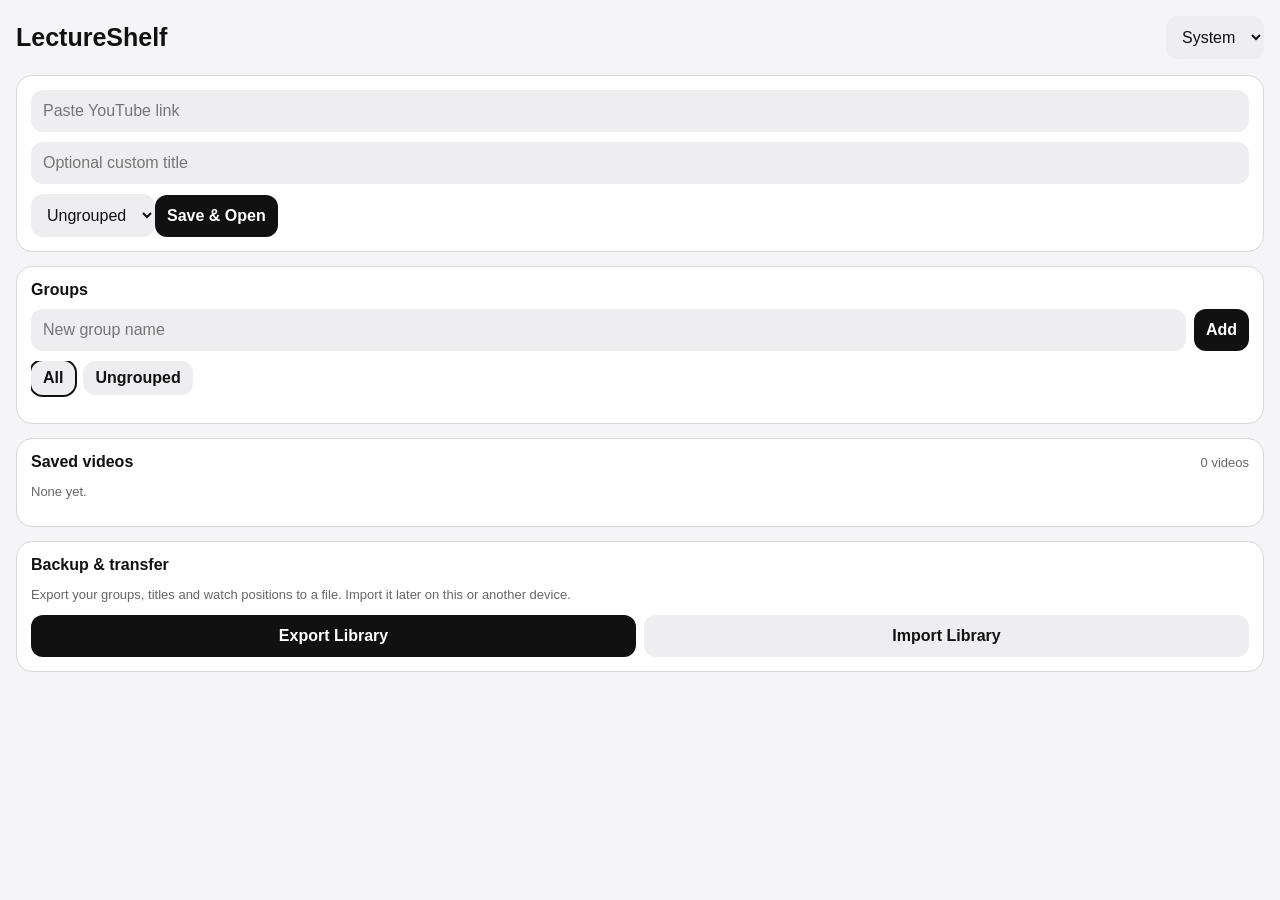
==== commit c4b8cd46: "Add progress, continue watching, PWA and backups" ====
--- a/index.html
+++ b/index.html
@@ -1 +1 @@
-<!doctype html><html lang="en"><head><meta charset="utf-8"><meta name="viewport" content="width=device-width,initial-scale=1,viewport-fit=cover"><meta name="apple-mobile-web-app-capable" content="yes"><meta name="apple-mobile-web-app-title" content="LectureShelf"><title>LectureShelf</title><style>:root{font-family:-apple-system,BlinkMacSystemFont,"Segoe UI",sans-serif;color-scheme:light dark;--bg:#f5f5f7;--text:#111;--card:#fff;--input:#eeeef0;--muted:#666;--border:#d7d7dc;--button:#111;--buttonText:#fff}html[data-theme="dark"]{color-scheme:dark;--bg:#111;--text:#fff;--card:#1d1d1f;--input:#2a2a2d;--muted:#aaa;--border:#333;--button:#fff;--buttonText:#111}html[data-theme="light"]{color-scheme:light;--bg:#f5f5f7;--text:#111;--card:#fff;--input:#eeeef0;--muted:#666;--border:#d7d7dc;--button:#111;--buttonText:#fff}@media(prefers-color-scheme:dark){html:not([data-theme]){--bg:#111;--text:#fff;--card:#1d1d1f;--input:#2a2a2d;--muted:#aaa;--border:#333;--button:#fff;--buttonText:#111}}*{box-sizing:border-box}body{margin:0;background:var(--bg);color:var(--text);padding:16px;transition:background .2s,color .2s}.top{display:flex;align-items:center;justify-content:space-between;gap:12px;margin-bottom:16px}h1{font-size:25px;margin:0}.card{background:var(--card);border-radius:16px;padding:14px;margin-bottom:14px;border:1px solid var(--border)}input,button,select{font:inherit;border-radius:12px;border:0;padding:12px}input,select{width:100%;background:var(--input);color:var(--text);margin-bottom:10px}select{width:auto;margin:0}button{background:var(--button);color:var(--buttonText);font-weight:700}.row{display:flex;gap:8px;margin-top:8px;flex-wrap:wrap}.row button{flex:1;min-width:78px}.player{aspect-ratio:16/9;background:#000;border-radius:12px;overflow:hidden}iframe{width:100%;height:100%;border:0}.small{color:var(--muted);font-size:13px}.groupbar{display:flex;gap:8px;overflow:auto;padding-bottom:4px;margin:10px 0}.groupbar button{flex:0 0 auto;padding:8px 12px}.groupbar button.active{outline:2px solid var(--text)}.inline{display:flex;gap:8px}.inline input{margin:0;flex:1}.inline button{flex:0 0 auto}.mutebtn{background:var(--input);color:var(--text)}.videoCard{display:grid;grid-template-columns:128px 1fr;gap:12px;padding:12px 0;border-top:1px solid var(--border)}.videoCard:first-child{border-top:0}.thumbWrap{position:relative;align-self:start}.thumb{width:128px;aspect-ratio:16/9;object-fit:cover;border-radius:10px;background:#000;display:block}.progress{position:absolute;left:0;right:0;bottom:0;height:4px;background:rgba(255,255,255,.35);overflow:hidden;border-radius:0 0 10px 10px}.progress span{display:block;height:100%;background:#ff0033}.videoInfo{min-width:0}.title{font-weight:700;color:var(--text);line-height:1.25;margin:1px 0 5px;display:-webkit-box;-webkit-line-clamp:2;-webkit-box-orient:vertical;overflow:hidden}.status{color:var(--muted);font-size:12px;margin-bottom:7px}.videoInfo select{max-width:100%;padding:7px 9px;font-size:12px;margin:0}.actions{display:flex;gap:6px;margin-top:7px}.actions button{padding:8px;font-size:12px;flex:1}.sectionTitle{display:flex;justify-content:space-between;align-items:center}.count{color:var(--muted);font-size:12px}@media(max-width:380px){.videoCard{grid-template-columns:112px 1fr}.thumb{width:112px}.actions{flex-wrap:wrap}.actions button{min-width:55px}}</style></head><body><div class="top"><h1>LectureShelf</h1><select id="theme" aria-label="Theme"><option value="system">System</option><option value="light">Light</option><option value="dark">Dark</option></select></div><div class="card"><input id="url" placeholder="Paste YouTube link"><input id="title" placeholder="Optional custom title"><select id="addGroup"></select><button onclick="addVideo()">Save & Open</button></div><div class="card"><strong>Groups</strong><div class="inline" style="margin-top:10px"><input id="newGroup" placeholder="New group name"><button onclick="createGroup()">Add</button></div><div id="groupbar" class="groupbar"></div></div><div id="playerCard" class="card" style="display:none"><div class="player"><div id="player"></div></div><p id="nowTitle"></p><p id="status" class="small"></p><div class="row"><button onclick="savePos()">Save position</button><button onclick="markDone()">Complete</button></div></div><div class="card"><div class="sectionTitle"><strong>Saved videos</strong><span id="count" class="count"></span></div><div id="list">None yet.</div></div><script src="https://www.youtube.com/iframe_api"></script><script>const KEY='lectureshelf-mini-v1',THEME_KEY='lectureshelf-theme';let data=JSON.parse(localStorage.getItem(KEY)||'{"videos":[]}'),player=null,ready=false,current=null,activeGroup='All';if(!Array.isArray(data.groups))data.groups=[];data.videos.forEach(v=>{if(typeof v.group!=='string')v.group='Ungrouped'});const $=id=>document.getElementById(id);function save(){localStorage.setItem(KEY,JSON.stringify(data))}function applyTheme(value){if(value==='system')document.documentElement.removeAttribute('data-theme');else document.documentElement.setAttribute('data-theme',value);localStorage.setItem(THEME_KEY,value)}const initialTheme=localStorage.getItem(THEME_KEY)||'system';$('theme').value=initialTheme;applyTheme(initialTheme);$('theme').addEventListener('change',e=>applyTheme(e.target.value));function idFrom(s){try{const u=new URL(s.trim());if(u.hostname==='youtu.be')return u.pathname.slice(1).split('/')[0];if(u.hostname.includes('youtube.com')){if(u.pathname==='/watch')return u.searchParams.get('v');const p=u.pathname.split('/').filter(Boolean);if(['shorts','embed','live'].includes(p[0]))return p[1]}}catch(e){}return /^[\w-]{11}$/.test(s.trim())?s.trim():null}function fmt(s){s=Math.max(0,Math.floor(s||0));return Math.floor(s/60)+':'+String(s%60).padStart(2,'0')}function esc(s){return String(s).replace(/[&<>"']/g,c=>({'&':'&amp;','<':'&lt;','>':'&gt;','"':'&quot;',"'":'&#039;'}[c]))}function allGroups(){return ['Ungrouped',...data.groups.filter(g=>g&&g!=='Ungrouped')]}function renderGroups(){const opts=allGroups();$('addGroup').innerHTML=opts.map(g=>'<option value="'+esc(g)+'">'+esc(g)+'</option>').join('');const bar=$('groupbar');bar.innerHTML='';['All',...opts].forEach(g=>{const b=document.createElement('button');b.textContent=g;b.className=(g===activeGroup?'active ':'')+'mutebtn';b.onclick=()=>{activeGroup=g;renderGroups();render()};bar.appendChild(b)})}function createGroup(){const name=$('newGroup').value.trim();if(!name||name==='All'||name==='Ungrouped')return;if(!data.groups.includes(name))data.groups.push(name);$('newGroup').value='';save();renderGroups();render()}function renameVideo(id){const v=data.videos.find(x=>x.id===id);if(!v)return;const name=prompt('Rename video',v.title||'');if(name===null)return;const trimmed=name.trim();if(trimmed){v.title=trimmed;save();render();if(current===id)$('nowTitle').textContent=trimmed}}function moveVideo(id,group){const v=data.videos.find(x=>x.id===id);if(!v)return;v.group=group;save();render()}function thumb(id){return 'https://i.ytimg.com/vi/'+encodeURIComponent(id)+'/hqdefault.jpg'}function render(){const l=$('list');const videos=[...data.videos].reverse().filter(v=>activeGroup==='All'||v.group===activeGroup);$('count').textContent=videos.length+(videos.length===1?' video':' videos');if(!videos.length){l.innerHTML='<p class="small">'+(activeGroup==='All'?'None yet.':'No videos in this group.')+'</p>';return}l.innerHTML='';videos.forEach(v=>{const d=document.createElement('div');d.className='videoCard';const groupOptions=allGroups().map(g=>'<option value="'+esc(g)+'" '+(g===v.group?'selected':'')+'>'+esc(g)+'</option>').join('');const pct=v.done?100:0;d.innerHTML='<div class="thumbWrap"><img class="thumb" src="'+thumb(v.id)+'" alt="" loading="lazy"><div class="progress"><span style="width:'+pct+'%"></span></div></div><div class="videoInfo"><div class="title">'+esc(v.title||'Loading title…')+'</div><div class="status">'+(v.done?'Completed':v.pos?'Resume at '+fmt(v.pos):'Not started')+'</div><select class="groupSelect" aria-label="Video group">'+groupOptions+'</select><div class="actions"><button class="open">Open</button><button class="rename mutebtn">Rename</button><button class="remove mutebtn">Remove</button></div></div>';d.querySelector('.open').onclick=()=>openVideo(v.id);d.querySelector('.thumb').onclick=()=>openVideo(v.id);d.querySelector('.rename').onclick=()=>renameVideo(v.id);d.querySelector('.remove').onclick=()=>removeVideo(v.id);d.querySelector('.groupSelect').onchange=e=>moveVideo(v.id,e.target.value);l.appendChild(d)})}function addVideo(){const id=idFrom($('url').value);if(!id){alert('Please paste a valid YouTube link.');return}let v=data.videos.find(x=>x.id===id);const custom=$('title').value.trim(),group=$('addGroup').value||'Ungrouped';if(!v){v={id,title:custom,pos:0,done:false,updated:Date.now(),group};data.videos.push(v)}else{if(custom)v.title=custom;v.group=group}save();renderGroups();render();openVideo(id);$('url').value='';$('title').value=''}function updateCurrentTitleFromPlayer(){if(!ready||!current||!player||!player.getVideoData)return;const info=player.getVideoData();const title=info&&info.title?info.title.trim():'';if(!title)return;const v=data.videos.find(x=>x.id===current);if(!v)return;if(!v.title||v.title==='YouTube video'||v.title==='Loading title…'){v.title=title;save();render()}$('nowTitle').textContent=v.title||title}function openVideo(id){savePos();current=id;const v=data.videos.find(x=>x.id===id);$('playerCard').style.display='block';$('nowTitle').textContent=v.title||'Loading title…';$('status').textContent=v.done?'Completed':'Saved at '+fmt(v.pos);if(ready)player.loadVideoById({videoId:v.id,startSeconds:v.pos||0});$('playerCard').scrollIntoView({behavior:'smooth',block:'start'})}function savePos(){if(!ready||!current||!player)return;const v=data.videos.find(x=>x.id===current);if(!v)return;const t=player.getCurrentTime();if(Number.isFinite(t)){v.pos=t;v.updated=Date.now();save();render();$('status').textContent=(v.done?'Completed • ':'Saved at ')+fmt(v.pos)}}function markDone(){if(!current)return;savePos();const v=data.videos.find(x=>x.id===current);v.done=!v.done;save();render();$('status').textContent=v.done?'Completed':'Saved at '+fmt(v.pos)}function removeVideo(id){if(!confirm('Remove this video from LectureShelf?'))return;if(current===id){current=null;$('playerCard').style.display='none';if(ready)player.stopVideo()}data.videos=data.videos.filter(x=>x.id!==id);save();render()}window.onYouTubeIframeAPIReady=()=>{player=new YT.Player('player',{videoId:'',playerVars:{playsinline:1,rel:0},events:{onReady:()=>{ready=true;const last=[...data.videos].sort((a,b)=>(b.updated||0)-(a.updated||0))[0];if(last)openVideo(last.id)},onStateChange:e=>{if(e.data===YT.PlayerState.PLAYING||e.data===YT.PlayerState.CUED){setTimeout(updateCurrentTitleFromPlayer,300)}if(e.data===YT.PlayerState.PAUSED||e.data===YT.PlayerState.ENDED)savePos()}}})};setInterval(()=>{savePos();updateCurrentTitleFromPlayer()},5000);document.addEventListener('visibilitychange',()=>{if(document.hidden)savePos()});window.addEventListener('pagehide',savePos);renderGroups();render();</script></body></html>+<!doctype html><html lang="en"><head><meta charset="utf-8"><meta name="viewport" content="width=device-width,initial-scale=1,viewport-fit=cover"><meta name="apple-mobile-web-app-capable" content="yes"><meta name="apple-mobile-web-app-status-bar-style" content="default"><meta name="apple-mobile-web-app-title" content="LectureShelf"><meta name="theme-color" content="#111111"><link rel="manifest" href="manifest.webmanifest"><title>LectureShelf</title><style>:root{font-family:-apple-system,BlinkMacSystemFont,"Segoe UI",sans-serif;color-scheme:light dark;--bg:#f5f5f7;--text:#111;--card:#fff;--input:#eeeef0;--muted:#666;--border:#d7d7dc;--button:#111;--buttonText:#fff}html[data-theme="dark"]{color-scheme:dark;--bg:#111;--text:#fff;--card:#1d1d1f;--input:#2a2a2d;--muted:#aaa;--border:#333;--button:#fff;--buttonText:#111}html[data-theme="light"]{color-scheme:light;--bg:#f5f5f7;--text:#111;--card:#fff;--input:#eeeef0;--muted:#666;--border:#d7d7dc;--button:#111;--buttonText:#fff}@media(prefers-color-scheme:dark){html:not([data-theme]){--bg:#111;--text:#fff;--card:#1d1d1f;--input:#2a2a2d;--muted:#aaa;--border:#333;--button:#fff;--buttonText:#111}}*{box-sizing:border-box}body{margin:0;background:var(--bg);color:var(--text);padding:max(16px,env(safe-area-inset-top)) 16px max(24px,env(safe-area-inset-bottom));transition:background .2s,color .2s}.top,.sectionTitle{display:flex;align-items:center;justify-content:space-between;gap:12px}.top{margin-bottom:16px}h1{font-size:25px;margin:0}.card{background:var(--card);border-radius:16px;padding:14px;margin-bottom:14px;border:1px solid var(--border)}input,button,select{font:inherit;border-radius:12px;border:0;padding:12px}input,select{width:100%;background:var(--input);color:var(--text);margin-bottom:10px}select{width:auto;margin:0}button{background:var(--button);color:var(--buttonText);font-weight:700}.row{display:flex;gap:8px;margin-top:8px;flex-wrap:wrap}.row button{flex:1;min-width:78px}.player{aspect-ratio:16/9;background:#000;border-radius:12px;overflow:hidden}iframe{width:100%;height:100%;border:0}.small,.count{color:var(--muted);font-size:13px}.groupbar{display:flex;gap:8px;overflow:auto;padding-bottom:4px;margin:10px 0}.groupbar button{flex:0 0 auto;padding:8px 12px}.groupbar button.active{outline:2px solid var(--text)}.inline{display:flex;gap:8px}.inline input{margin:0;flex:1}.inline button{flex:0 0 auto}.mutebtn{background:var(--input);color:var(--text)}.videoCard{display:grid;grid-template-columns:128px 1fr;gap:12px;padding:12px 0;border-top:1px solid var(--border)}.videoCard:first-child{border-top:0}.thumbWrap{position:relative;align-self:start}.thumb{width:128px;aspect-ratio:16/9;object-fit:cover;border-radius:10px;background:#000;display:block}.progress{position:absolute;left:0;right:0;bottom:0;height:5px;background:rgba(255,255,255,.4);overflow:hidden;border-radius:0 0 10px 10px}.progress span{display:block;height:100%;background:#ff0033}.videoInfo{min-width:0}.title{font-weight:700;color:var(--text);line-height:1.25;margin:1px 0 5px;display:-webkit-box;-webkit-line-clamp:2;-webkit-box-orient:vertical;overflow:hidden}.status{color:var(--muted);font-size:12px;margin-bottom:7px}.videoInfo select{max-width:100%;padding:7px 9px;font-size:12px;margin:0}.actions{display:flex;gap:6px;margin-top:7px}.actions button{padding:8px;font-size:12px;flex:1}.continueStrip{display:flex;gap:10px;overflow-x:auto;padding:10px 0 2px}.continueItem{flex:0 0 160px}.continueItem img{width:160px;aspect-ratio:16/9;object-fit:cover;border-radius:10px;display:block}.continueItem .title{font-size:13px;margin-top:6px}.continueItem .status{margin:0}.backup{display:grid;grid-template-columns:1fr 1fr;gap:8px;margin-top:10px}.backup button{width:100%}#importFile{display:none}@media(max-width:380px){.videoCard{grid-template-columns:112px 1fr}.thumb{width:112px}.actions{flex-wrap:wrap}.actions button{min-width:55px}}</style></head><body><div class="top"><h1>LectureShelf</h1><select id="theme"><option value="system">System</option><option value="light">Light</option><option value="dark">Dark</option></select></div><div class="card"><input id="url" placeholder="Paste YouTube link"><input id="title" placeholder="Optional custom title"><select id="addGroup"></select><button onclick="addVideo()">Save & Open</button></div><div id="continueCard" class="card" style="display:none"><div class="sectionTitle"><strong>Continue Watching</strong><span class="small">Recent</span></div><div id="continueStrip" class="continueStrip"></div></div><div class="card"><strong>Groups</strong><div class="inline" style="margin-top:10px"><input id="newGroup" placeholder="New group name"><button onclick="createGroup()">Add</button></div><div id="groupbar" class="groupbar"></div></div><div id="playerCard" class="card" style="display:none"><div class="player"><div id="player"></div></div><p id="nowTitle"></p><p id="status" class="small"></p><div class="row"><button onclick="savePos()">Save position</button><button onclick="markDone()">Complete</button></div></div><div class="card"><div class="sectionTitle"><strong>Saved videos</strong><span id="count" class="count"></span></div><div id="list"></div></div><div class="card"><strong>Backup & transfer</strong><p class="small">Export your groups, titles and watch positions to a file. Import it later on this or another device.</p><div class="backup"><button onclick="exportLibrary()">Export Library</button><button class="mutebtn" onclick="$('importFile').click()">Import Library</button></div><input id="importFile" type="file" accept="application/json,.json"></div><script src="https://www.youtube.com/iframe_api"></script><script>const KEY='lectureshelf-mini-v1',THEME_KEY='lectureshelf-theme';let data=JSON.parse(localStorage.getItem(KEY)||'{"videos":[]}'),player=null,ready=false,current=null,activeGroup='All';if(!Array.isArray(data.groups))data.groups=[];if(!Array.isArray(data.videos))data.videos=[];data.videos.forEach(v=>{if(typeof v.group!=='string')v.group='Ungrouped';if(!Number.isFinite(v.duration))v.duration=0});const $=id=>document.getElementById(id);function save(){localStorage.setItem(KEY,JSON.stringify(data))}function applyTheme(v){if(v==='system')document.documentElement.removeAttribute('data-theme');else document.documentElement.setAttribute('data-theme',v);localStorage.setItem(THEME_KEY,v)}const initialTheme=localStorage.getItem(THEME_KEY)||'system';$('theme').value=initialTheme;applyTheme(initialTheme);$('theme').onchange=e=>applyTheme(e.target.value);function idFrom(s){try{const u=new URL(s.trim());if(u.hostname==='youtu.be')return u.pathname.slice(1).split('/')[0];if(u.hostname.includes('youtube.com')){if(u.pathname==='/watch')return u.searchParams.get('v');const p=u.pathname.split('/').filter(Boolean);if(['shorts','embed','live'].includes(p[0]))return p[1]}}catch(e){}return /^[\w-]{11}$/.test(s.trim())?s.trim():null}function fmt(s){s=Math.max(0,Math.floor(s||0));const h=Math.floor(s/3600),m=Math.floor((s%3600)/60),sec=String(s%60).padStart(2,'0');return h?h+':'+String(m).padStart(2,'0')+':'+sec:m+':'+sec}function esc(s){return String(s).replace(/[&<>"']/g,c=>({'&':'&amp;','<':'&lt;','>':'&gt;','"':'&quot;',"'":'&#039;'}[c]))}function pct(v){if(v.done)return 100;if(v.duration>0)return Math.max(0,Math.min(99,Math.round((v.pos||0)/v.duration*100)));return 0}function status(v){const p=pct(v);if(v.done)return 'Completed';if(v.pos&&v.duration)return p+'% · '+fmt(v.pos)+' / '+fmt(v.duration);if(v.pos)return 'Resume at '+fmt(v.pos);return 'Not started'}function allGroups(){return ['Ungrouped',...data.groups.filter(g=>g&&g!=='Ungrouped')]}function renderGroups(){const opts=allGroups();$('addGroup').innerHTML=opts.map(g=>'<option value="'+esc(g)+'">'+esc(g)+'</option>').join('');const bar=$('groupbar');bar.innerHTML='';['All',...opts].forEach(g=>{const b=document.createElement('button');b.textContent=g;b.className=(g===activeGroup?'active ':'')+'mutebtn';b.onclick=()=>{activeGroup=g;renderGroups();render()};bar.appendChild(b)})}function createGroup(){const name=$('newGroup').value.trim();if(!name||name==='All'||name==='Ungrouped')return;if(!data.groups.includes(name))data.groups.push(name);$('newGroup').value='';save();renderGroups();render()}function renameVideo(id){const v=data.videos.find(x=>x.id===id);if(!v)return;const name=prompt('Rename video',v.title||'');if(name===null)return;const t=name.trim();if(t){v.title=t;save();render();if(current===id)$('nowTitle').textContent=t}}function moveVideo(id,g){const v=data.videos.find(x=>x.id===id);if(v){v.group=g;save();render()}}function thumb(id){return 'https://i.ytimg.com/vi/'+encodeURIComponent(id)+'/hqdefault.jpg'}function renderContinue(){const vids=[...data.videos].filter(v=>!v.done&&v.pos>0).sort((a,b)=>(b.updated||0)-(a.updated||0)).slice(0,8);$('continueCard').style.display=vids.length?'block':'none';const box=$('continueStrip');box.innerHTML='';vids.forEach(v=>{const d=document.createElement('div');d.className='continueItem';d.innerHTML='<img src="'+thumb(v.id)+'" alt=""><div class="title">'+esc(v.title||'YouTube video')+'</div><div class="status">'+status(v)+'</div>';d.onclick=()=>openVideo(v.id);box.appendChild(d)})}function render(){renderContinue();const l=$('list');const videos=[...data.videos].sort((a,b)=>(b.updated||0)-(a.updated||0)).filter(v=>activeGroup==='All'||v.group===activeGroup);$('count').textContent=videos.length+(videos.length===1?' video':' videos');if(!videos.length){l.innerHTML='<p class="small">'+(activeGroup==='All'?'None yet.':'No videos in this group.')+'</p>';return}l.innerHTML='';videos.forEach(v=>{const d=document.createElement('div');d.className='videoCard';const opts=allGroups().map(g=>'<option value="'+esc(g)+'" '+(g===v.group?'selected':'')+'>'+esc(g)+'</option>').join('');d.innerHTML='<div class="thumbWrap"><img class="thumb" src="'+thumb(v.id)+'" alt="" loading="lazy"><div class="progress"><span style="width:'+pct(v)+'%"></span></div></div><div class="videoInfo"><div class="title">'+esc(v.title||'Loading title…')+'</div><div class="status">'+status(v)+'</div><select class="groupSelect">'+opts+'</select><div class="actions"><button class="open">Open</button><button class="rename mutebtn">Rename</button><button class="remove mutebtn">Remove</button></div></div>';d.querySelector('.open').onclick=()=>openVideo(v.id);d.querySelector('.thumb').onclick=()=>openVideo(v.id);d.querySelector('.rename').onclick=()=>renameVideo(v.id);d.querySelector('.remove').onclick=()=>removeVideo(v.id);d.querySelector('.groupSelect').onchange=e=>moveVideo(v.id,e.target.value);l.appendChild(d)})}function addVideo(){const id=idFrom($('url').value);if(!id){alert('Please paste a valid YouTube link.');return}let v=data.videos.find(x=>x.id===id);const custom=$('title').value.trim(),group=$('addGroup').value||'Ungrouped';if(!v){v={id,title:custom,pos:0,duration:0,done:false,updated:Date.now(),group};data.videos.push(v)}else{if(custom)v.title=custom;v.group=group}save();renderGroups();render();openVideo(id);$('url').value='';$('title').value=''}function syncPlayerMeta(){if(!ready||!current||!player)return;const v=data.videos.find(x=>x.id===current);if(!v)return;const info=player.getVideoData?player.getVideoData():null,title=info&&info.title?info.title.trim():'';const dur=player.getDuration?player.getDuration():0;if(title&&(!v.title||v.title==='YouTube video'||v.title==='Loading title…'))v.title=title;if(Number.isFinite(dur)&&dur>0)v.duration=dur;save();$('nowTitle').textContent=v.title||title||'YouTube video'}function openVideo(id){savePos();current=id;const v=data.videos.find(x=>x.id===id);$('playerCard').style.display='block';$('nowTitle').textContent=v.title||'Loading title…';$('status').textContent=status(v);if(ready)player.loadVideoById({videoId:v.id,startSeconds:v.pos||0});$('playerCard').scrollIntoView({behavior:'smooth',block:'start'})}function savePos(){if(!ready||!current||!player)return;const v=data.videos.find(x=>x.id===current);if(!v)return;const t=player.getCurrentTime(),dur=player.getDuration?player.getDuration():0;if(Number.isFinite(t)){v.pos=t;v.updated=Date.now();if(Number.isFinite(dur)&&dur>0)v.duration=dur;if(v.duration&&v.pos>=v.duration-5)v.done=true;save();render();$('status').textContent=status(v)}}function markDone(){if(!current)return;savePos();const v=data.videos.find(x=>x.id===current);v.done=!v.done;save();render();$('status').textContent=status(v)}function removeVideo(id){if(!confirm('Remove this video from LectureShelf?'))return;if(current===id){current=null;$('playerCard').style.display='none';if(ready)player.stopVideo()}data.videos=data.videos.filter(x=>x.id!==id);save();render()}function exportLibrary(){savePos();const payload={app:'LectureShelf',version:2,exportedAt:new Date().toISOString(),data};const blob=new Blob([JSON.stringify(payload,null,2)],{type:'application/json'}),a=document.createElement('a');a.href=URL.createObjectURL(blob);a.download='LectureShelf-backup-'+new Date().toISOString().slice(0,10)+'.json';document.body.appendChild(a);a.click();a.remove();setTimeout(()=>URL.revokeObjectURL(a.href),1000)}$('importFile').onchange=async e=>{const f=e.target.files&&e.target.files[0];if(!f)return;try{const obj=JSON.parse(await f.text()),incoming=obj.data||obj;if(!incoming||!Array.isArray(incoming.videos))throw new Error();if(!confirm('Replace the current LectureShelf library with this backup?'))return;data={videos:incoming.videos,groups:Array.isArray(incoming.groups)?incoming.groups:[]};data.videos.forEach(v=>{if(typeof v.group!=='string')v.group='Ungrouped';if(!Number.isFinite(v.duration))v.duration=0});save();activeGroup='All';renderGroups();render();alert('Library imported.')}catch(err){alert('That does not look like a valid LectureShelf backup.')}finally{e.target.value=''}};window.onYouTubeIframeAPIReady=()=>{player=new YT.Player('player',{videoId:'',playerVars:{playsinline:1,rel:0},events:{onReady:()=>{ready=true;const last=[...data.videos].sort((a,b)=>(b.updated||0)-(a.updated||0))[0];if(last)openVideo(last.id)},onStateChange:e=>{if(e.data===YT.PlayerState.PLAYING||e.data===YT.PlayerState.CUED)setTimeout(()=>{syncPlayerMeta();render()},400);if(e.data===YT.PlayerState.PAUSED||e.data===YT.PlayerState.ENDED)savePos()}}})};setInterval(()=>{savePos();syncPlayerMeta()},5000);document.addEventListener('visibilitychange',()=>{if(document.hidden)savePos()});window.addEventListener('pagehide',savePos);if('serviceWorker'in navigator)navigator.serviceWorker.register('./sw.js').catch(()=>{});renderGroups();render();</script></body></html>
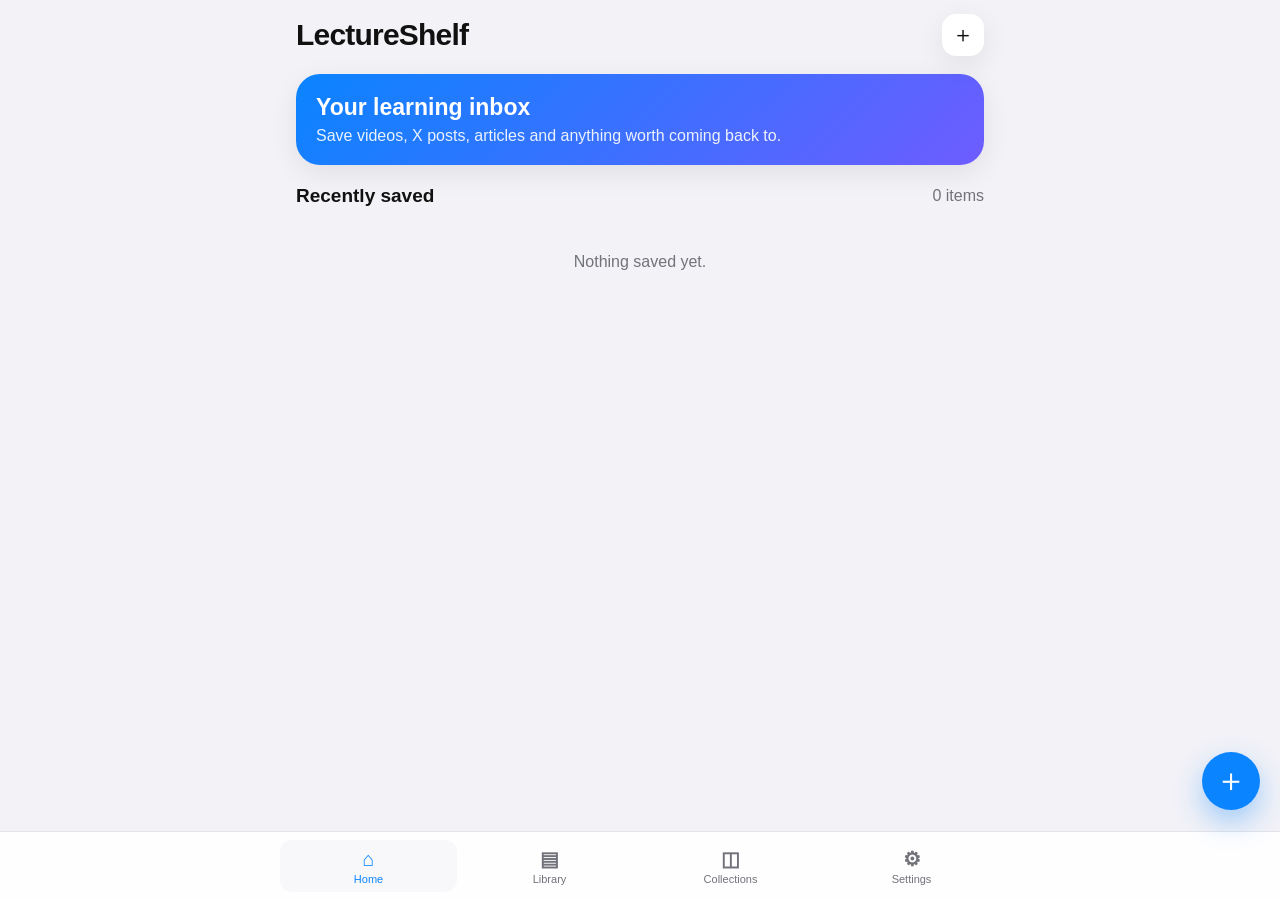
==== commit 0b3b8c65: "Refactor LectureShelf into a modern multi-source learning library" ====
--- a/index.html
+++ b/index.html
@@ -1 +1 @@
-<!doctype html><html lang="en"><head><meta charset="utf-8"><meta name="viewport" content="width=device-width,initial-scale=1,viewport-fit=cover"><meta name="apple-mobile-web-app-capable" content="yes"><meta name="apple-mobile-web-app-status-bar-style" content="default"><meta name="apple-mobile-web-app-title" content="LectureShelf"><meta name="theme-color" content="#111111"><link rel="manifest" href="manifest.webmanifest"><title>LectureShelf</title><style>:root{font-family:-apple-system,BlinkMacSystemFont,"Segoe UI",sans-serif;color-scheme:light dark;--bg:#f5f5f7;--text:#111;--card:#fff;--input:#eeeef0;--muted:#666;--border:#d7d7dc;--button:#111;--buttonText:#fff}html[data-theme="dark"]{color-scheme:dark;--bg:#111;--text:#fff;--card:#1d1d1f;--input:#2a2a2d;--muted:#aaa;--border:#333;--button:#fff;--buttonText:#111}html[data-theme="light"]{color-scheme:light;--bg:#f5f5f7;--text:#111;--card:#fff;--input:#eeeef0;--muted:#666;--border:#d7d7dc;--button:#111;--buttonText:#fff}@media(prefers-color-scheme:dark){html:not([data-theme]){--bg:#111;--text:#fff;--card:#1d1d1f;--input:#2a2a2d;--muted:#aaa;--border:#333;--button:#fff;--buttonText:#111}}*{box-sizing:border-box}body{margin:0;background:var(--bg);color:var(--text);padding:max(16px,env(safe-area-inset-top)) 16px max(24px,env(safe-area-inset-bottom));transition:background .2s,color .2s}.top,.sectionTitle{display:flex;align-items:center;justify-content:space-between;gap:12px}.top{margin-bottom:16px}h1{font-size:25px;margin:0}.card{background:var(--card);border-radius:16px;padding:14px;margin-bottom:14px;border:1px solid var(--border)}input,button,select{font:inherit;border-radius:12px;border:0;padding:12px}input,select{width:100%;background:var(--input);color:var(--text);margin-bottom:10px}select{width:auto;margin:0}button{background:var(--button);color:var(--buttonText);font-weight:700}.row{display:flex;gap:8px;margin-top:8px;flex-wrap:wrap}.row button{flex:1;min-width:78px}.player{aspect-ratio:16/9;background:#000;border-radius:12px;overflow:hidden}iframe{width:100%;height:100%;border:0}.small,.count{color:var(--muted);font-size:13px}.groupbar{display:flex;gap:8px;overflow:auto;padding-bottom:4px;margin:10px 0}.groupbar button{flex:0 0 auto;padding:8px 12px}.groupbar button.active{outline:2px solid var(--text)}.inline{display:flex;gap:8px}.inline input{margin:0;flex:1}.inline button{flex:0 0 auto}.mutebtn{background:var(--input);color:var(--text)}.videoCard{display:grid;grid-template-columns:128px 1fr;gap:12px;padding:12px 0;border-top:1px solid var(--border)}.videoCard:first-child{border-top:0}.thumbWrap{position:relative;align-self:start}.thumb{width:128px;aspect-ratio:16/9;object-fit:cover;border-radius:10px;background:#000;display:block}.progress{position:absolute;left:0;right:0;bottom:0;height:5px;background:rgba(255,255,255,.4);overflow:hidden;border-radius:0 0 10px 10px}.progress span{display:block;height:100%;background:#ff0033}.videoInfo{min-width:0}.title{font-weight:700;color:var(--text);line-height:1.25;margin:1px 0 5px;display:-webkit-box;-webkit-line-clamp:2;-webkit-box-orient:vertical;overflow:hidden}.status{color:var(--muted);font-size:12px;margin-bottom:7px}.videoInfo select{max-width:100%;padding:7px 9px;font-size:12px;margin:0}.actions{display:flex;gap:6px;margin-top:7px}.actions button{padding:8px;font-size:12px;flex:1}.continueStrip{display:flex;gap:10px;overflow-x:auto;padding:10px 0 2px}.continueItem{flex:0 0 160px}.continueItem img{width:160px;aspect-ratio:16/9;object-fit:cover;border-radius:10px;display:block}.continueItem .title{font-size:13px;margin-top:6px}.continueItem .status{margin:0}.backup{display:grid;grid-template-columns:1fr 1fr;gap:8px;margin-top:10px}.backup button{width:100%}#importFile{display:none}@media(max-width:380px){.videoCard{grid-template-columns:112px 1fr}.thumb{width:112px}.actions{flex-wrap:wrap}.actions button{min-width:55px}}</style></head><body><div class="top"><h1>LectureShelf</h1><select id="theme"><option value="system">System</option><option value="light">Light</option><option value="dark">Dark</option></select></div><div class="card"><input id="url" placeholder="Paste YouTube link"><input id="title" placeholder="Optional custom title"><select id="addGroup"></select><button onclick="addVideo()">Save & Open</button></div><div id="continueCard" class="card" style="display:none"><div class="sectionTitle"><strong>Continue Watching</strong><span class="small">Recent</span></div><div id="continueStrip" class="continueStrip"></div></div><div class="card"><strong>Groups</strong><div class="inline" style="margin-top:10px"><input id="newGroup" placeholder="New group name"><button onclick="createGroup()">Add</button></div><div id="groupbar" class="groupbar"></div></div><div id="playerCard" class="card" style="display:none"><div class="player"><div id="player"></div></div><p id="nowTitle"></p><p id="status" class="small"></p><div class="row"><button onclick="savePos()">Save position</button><button onclick="markDone()">Complete</button></div></div><div class="card"><div class="sectionTitle"><strong>Saved videos</strong><span id="count" class="count"></span></div><div id="list"></div></div><div class="card"><strong>Backup & transfer</strong><p class="small">Export your groups, titles and watch positions to a file. Import it later on this or another device.</p><div class="backup"><button onclick="exportLibrary()">Export Library</button><button class="mutebtn" onclick="$('importFile').click()">Import Library</button></div><input id="importFile" type="file" accept="application/json,.json"></div><script src="https://www.youtube.com/iframe_api"></script><script>const KEY='lectureshelf-mini-v1',THEME_KEY='lectureshelf-theme';let data=JSON.parse(localStorage.getItem(KEY)||'{"videos":[]}'),player=null,ready=false,current=null,activeGroup='All';if(!Array.isArray(data.groups))data.groups=[];if(!Array.isArray(data.videos))data.videos=[];data.videos.forEach(v=>{if(typeof v.group!=='string')v.group='Ungrouped';if(!Number.isFinite(v.duration))v.duration=0});const $=id=>document.getElementById(id);function save(){localStorage.setItem(KEY,JSON.stringify(data))}function applyTheme(v){if(v==='system')document.documentElement.removeAttribute('data-theme');else document.documentElement.setAttribute('data-theme',v);localStorage.setItem(THEME_KEY,v)}const initialTheme=localStorage.getItem(THEME_KEY)||'system';$('theme').value=initialTheme;applyTheme(initialTheme);$('theme').onchange=e=>applyTheme(e.target.value);function idFrom(s){try{const u=new URL(s.trim());if(u.hostname==='youtu.be')return u.pathname.slice(1).split('/')[0];if(u.hostname.includes('youtube.com')){if(u.pathname==='/watch')return u.searchParams.get('v');const p=u.pathname.split('/').filter(Boolean);if(['shorts','embed','live'].includes(p[0]))return p[1]}}catch(e){}return /^[\w-]{11}$/.test(s.trim())?s.trim():null}function fmt(s){s=Math.max(0,Math.floor(s||0));const h=Math.floor(s/3600),m=Math.floor((s%3600)/60),sec=String(s%60).padStart(2,'0');return h?h+':'+String(m).padStart(2,'0')+':'+sec:m+':'+sec}function esc(s){return String(s).replace(/[&<>"']/g,c=>({'&':'&amp;','<':'&lt;','>':'&gt;','"':'&quot;',"'":'&#039;'}[c]))}function pct(v){if(v.done)return 100;if(v.duration>0)return Math.max(0,Math.min(99,Math.round((v.pos||0)/v.duration*100)));return 0}function status(v){const p=pct(v);if(v.done)return 'Completed';if(v.pos&&v.duration)return p+'% · '+fmt(v.pos)+' / '+fmt(v.duration);if(v.pos)return 'Resume at '+fmt(v.pos);return 'Not started'}function allGroups(){return ['Ungrouped',...data.groups.filter(g=>g&&g!=='Ungrouped')]}function renderGroups(){const opts=allGroups();$('addGroup').innerHTML=opts.map(g=>'<option value="'+esc(g)+'">'+esc(g)+'</option>').join('');const bar=$('groupbar');bar.innerHTML='';['All',...opts].forEach(g=>{const b=document.createElement('button');b.textContent=g;b.className=(g===activeGroup?'active ':'')+'mutebtn';b.onclick=()=>{activeGroup=g;renderGroups();render()};bar.appendChild(b)})}function createGroup(){const name=$('newGroup').value.trim();if(!name||name==='All'||name==='Ungrouped')return;if(!data.groups.includes(name))data.groups.push(name);$('newGroup').value='';save();renderGroups();render()}function renameVideo(id){const v=data.videos.find(x=>x.id===id);if(!v)return;const name=prompt('Rename video',v.title||'');if(name===null)return;const t=name.trim();if(t){v.title=t;save();render();if(current===id)$('nowTitle').textContent=t}}function moveVideo(id,g){const v=data.videos.find(x=>x.id===id);if(v){v.group=g;save();render()}}function thumb(id){return 'https://i.ytimg.com/vi/'+encodeURIComponent(id)+'/hqdefault.jpg'}function renderContinue(){const vids=[...data.videos].filter(v=>!v.done&&v.pos>0).sort((a,b)=>(b.updated||0)-(a.updated||0)).slice(0,8);$('continueCard').style.display=vids.length?'block':'none';const box=$('continueStrip');box.innerHTML='';vids.forEach(v=>{const d=document.createElement('div');d.className='continueItem';d.innerHTML='<img src="'+thumb(v.id)+'" alt=""><div class="title">'+esc(v.title||'YouTube video')+'</div><div class="status">'+status(v)+'</div>';d.onclick=()=>openVideo(v.id);box.appendChild(d)})}function render(){renderContinue();const l=$('list');const videos=[...data.videos].sort((a,b)=>(b.updated||0)-(a.updated||0)).filter(v=>activeGroup==='All'||v.group===activeGroup);$('count').textContent=videos.length+(videos.length===1?' video':' videos');if(!videos.length){l.innerHTML='<p class="small">'+(activeGroup==='All'?'None yet.':'No videos in this group.')+'</p>';return}l.innerHTML='';videos.forEach(v=>{const d=document.createElement('div');d.className='videoCard';const opts=allGroups().map(g=>'<option value="'+esc(g)+'" '+(g===v.group?'selected':'')+'>'+esc(g)+'</option>').join('');d.innerHTML='<div class="thumbWrap"><img class="thumb" src="'+thumb(v.id)+'" alt="" loading="lazy"><div class="progress"><span style="width:'+pct(v)+'%"></span></div></div><div class="videoInfo"><div class="title">'+esc(v.title||'Loading title…')+'</div><div class="status">'+status(v)+'</div><select class="groupSelect">'+opts+'</select><div class="actions"><button class="open">Open</button><button class="rename mutebtn">Rename</button><button class="remove mutebtn">Remove</button></div></div>';d.querySelector('.open').onclick=()=>openVideo(v.id);d.querySelector('.thumb').onclick=()=>openVideo(v.id);d.querySelector('.rename').onclick=()=>renameVideo(v.id);d.querySelector('.remove').onclick=()=>removeVideo(v.id);d.querySelector('.groupSelect').onchange=e=>moveVideo(v.id,e.target.value);l.appendChild(d)})}function addVideo(){const id=idFrom($('url').value);if(!id){alert('Please paste a valid YouTube link.');return}let v=data.videos.find(x=>x.id===id);const custom=$('title').value.trim(),group=$('addGroup').value||'Ungrouped';if(!v){v={id,title:custom,pos:0,duration:0,done:false,updated:Date.now(),group};data.videos.push(v)}else{if(custom)v.title=custom;v.group=group}save();renderGroups();render();openVideo(id);$('url').value='';$('title').value=''}function syncPlayerMeta(){if(!ready||!current||!player)return;const v=data.videos.find(x=>x.id===current);if(!v)return;const info=player.getVideoData?player.getVideoData():null,title=info&&info.title?info.title.trim():'';const dur=player.getDuration?player.getDuration():0;if(title&&(!v.title||v.title==='YouTube video'||v.title==='Loading title…'))v.title=title;if(Number.isFinite(dur)&&dur>0)v.duration=dur;save();$('nowTitle').textContent=v.title||title||'YouTube video'}function openVideo(id){savePos();current=id;const v=data.videos.find(x=>x.id===id);$('playerCard').style.display='block';$('nowTitle').textContent=v.title||'Loading title…';$('status').textContent=status(v);if(ready)player.loadVideoById({videoId:v.id,startSeconds:v.pos||0});$('playerCard').scrollIntoView({behavior:'smooth',block:'start'})}function savePos(){if(!ready||!current||!player)return;const v=data.videos.find(x=>x.id===current);if(!v)return;const t=player.getCurrentTime(),dur=player.getDuration?player.getDuration():0;if(Number.isFinite(t)){v.pos=t;v.updated=Date.now();if(Number.isFinite(dur)&&dur>0)v.duration=dur;if(v.duration&&v.pos>=v.duration-5)v.done=true;save();render();$('status').textContent=status(v)}}function markDone(){if(!current)return;savePos();const v=data.videos.find(x=>x.id===current);v.done=!v.done;save();render();$('status').textContent=status(v)}function removeVideo(id){if(!confirm('Remove this video from LectureShelf?'))return;if(current===id){current=null;$('playerCard').style.display='none';if(ready)player.stopVideo()}data.videos=data.videos.filter(x=>x.id!==id);save();render()}function exportLibrary(){savePos();const payload={app:'LectureShelf',version:2,exportedAt:new Date().toISOString(),data};const blob=new Blob([JSON.stringify(payload,null,2)],{type:'application/json'}),a=document.createElement('a');a.href=URL.createObjectURL(blob);a.download='LectureShelf-backup-'+new Date().toISOString().slice(0,10)+'.json';document.body.appendChild(a);a.click();a.remove();setTimeout(()=>URL.revokeObjectURL(a.href),1000)}$('importFile').onchange=async e=>{const f=e.target.files&&e.target.files[0];if(!f)return;try{const obj=JSON.parse(await f.text()),incoming=obj.data||obj;if(!incoming||!Array.isArray(incoming.videos))throw new Error();if(!confirm('Replace the current LectureShelf library with this backup?'))return;data={videos:incoming.videos,groups:Array.isArray(incoming.groups)?incoming.groups:[]};data.videos.forEach(v=>{if(typeof v.group!=='string')v.group='Ungrouped';if(!Number.isFinite(v.duration))v.duration=0});save();activeGroup='All';renderGroups();render();alert('Library imported.')}catch(err){alert('That does not look like a valid LectureShelf backup.')}finally{e.target.value=''}};window.onYouTubeIframeAPIReady=()=>{player=new YT.Player('player',{videoId:'',playerVars:{playsinline:1,rel:0},events:{onReady:()=>{ready=true;const last=[...data.videos].sort((a,b)=>(b.updated||0)-(a.updated||0))[0];if(last)openVideo(last.id)},onStateChange:e=>{if(e.data===YT.PlayerState.PLAYING||e.data===YT.PlayerState.CUED)setTimeout(()=>{syncPlayerMeta();render()},400);if(e.data===YT.PlayerState.PAUSED||e.data===YT.PlayerState.ENDED)savePos()}}})};setInterval(()=>{savePos();syncPlayerMeta()},5000);document.addEventListener('visibilitychange',()=>{if(document.hidden)savePos()});window.addEventListener('pagehide',savePos);if('serviceWorker'in navigator)navigator.serviceWorker.register('./sw.js').catch(()=>{});renderGroups();render();</script></body></html>+<!doctype html><html lang="en"><head><meta charset="utf-8"><meta name="viewport" content="width=device-width,initial-scale=1,viewport-fit=cover"><meta name="apple-mobile-web-app-capable" content="yes"><meta name="apple-mobile-web-app-status-bar-style" content="default"><meta name="apple-mobile-web-app-title" content="LectureShelf"><meta name="theme-color" content="#0a84ff"><link rel="manifest" href="manifest.webmanifest"><title>LectureShelf</title><style>:root{font-family:-apple-system,BlinkMacSystemFont,"SF Pro Text","Segoe UI",sans-serif;color-scheme:light dark;--bg:#f2f2f7;--surface:#fff;--surface2:#f8f8fa;--text:#111;--muted:#72727a;--line:#e3e3e8;--accent:#0a84ff;--accentText:#fff;--danger:#ff3b30;--shadow:0 8px 28px rgba(0,0,0,.08)}html[data-theme="dark"]{color-scheme:dark;--bg:#000;--surface:#1c1c1e;--surface2:#2c2c2e;--text:#fff;--muted:#a1a1aa;--line:#38383a;--shadow:none}html[data-theme="light"]{color-scheme:light}@media(prefers-color-scheme:dark){html:not([data-theme]){--bg:#000;--surface:#1c1c1e;--surface2:#2c2c2e;--text:#fff;--muted:#a1a1aa;--line:#38383a;--shadow:none}}*{box-sizing:border-box}body{margin:0;background:var(--bg);color:var(--text);padding:0 0 calc(86px + env(safe-area-inset-bottom));min-height:100vh}.shell{max-width:720px;margin:auto;padding:calc(14px + env(safe-area-inset-top)) 16px 24px}.topbar{display:flex;align-items:center;justify-content:space-between;margin-bottom:18px}.brand{font-size:30px;font-weight:800;letter-spacing:-.8px}.iconbtn,.pill,.primary,.secondary,.danger{border:0;font:inherit;border-radius:14px;cursor:pointer}.iconbtn{width:42px;height:42px;background:var(--surface);color:var(--text);font-size:22px;box-shadow:var(--shadow)}.hero{background:linear-gradient(135deg,var(--accent),#6e5cff);color:#fff;border-radius:24px;padding:20px;margin-bottom:18px;box-shadow:var(--shadow)}.hero h2{margin:0 0 6px;font-size:23px}.hero p{margin:0;opacity:.9}.section{margin:20px 0}.sectionHead{display:flex;align-items:center;justify-content:space-between;margin-bottom:10px}.sectionHead h3{margin:0;font-size:19px}.muted{color:var(--muted)}.strip{display:flex;gap:12px;overflow:auto;padding:2px 1px 6px;scroll-snap-type:x proximity}.mini{flex:0 0 190px;background:var(--surface);border-radius:18px;padding:10px;scroll-snap-align:start;box-shadow:var(--shadow)}.mini img{width:100%;aspect-ratio:16/9;object-fit:cover;border-radius:12px;background:var(--surface2)}.mini .t{font-weight:700;font-size:14px;line-height:1.25;margin:8px 0 4px;display:-webkit-box;-webkit-line-clamp:2;-webkit-box-orient:vertical;overflow:hidden}.mini .s{font-size:12px;color:var(--muted)}.chips{display:flex;gap:8px;overflow:auto;padding-bottom:4px}.pill{padding:9px 13px;background:var(--surface);color:var(--text);white-space:nowrap}.pill.active{background:var(--accent);color:#fff}.list{display:flex;flex-direction:column;gap:12px}.item{display:grid;grid-template-columns:116px 1fr;gap:12px;background:var(--surface);border-radius:20px;padding:10px;box-shadow:var(--shadow)}.visual{width:116px;aspect-ratio:16/10;border-radius:14px;background:var(--surface2);overflow:hidden;display:grid;place-items:center;position:relative}.visual img{width:100%;height:100%;object-fit:cover}.siteBadge{font-weight:800;font-size:22px;color:var(--muted)}.progress{position:absolute;left:0;right:0;bottom:0;height:4px;background:rgba(255,255,255,.35)}.progress span{display:block;height:100%;background:#ff3b30}.item h4{font-size:15px;line-height:1.25;margin:2px 0 5px;display:-webkit-box;-webkit-line-clamp:2;-webkit-box-orient:vertical;overflow:hidden}.meta{font-size:12px;color:var(--muted);margin-bottom:7px}.tags{display:flex;gap:5px;flex-wrap:wrap}.tag{font-size:11px;padding:4px 7px;background:var(--surface2);border-radius:999px}.itemActions{display:flex;gap:6px;margin-top:8px}.itemActions button{border:0;border-radius:10px;padding:7px 9px;font:inherit;font-size:12px;font-weight:700}.openBtn{background:var(--accent);color:#fff}.softBtn{background:var(--surface2);color:var(--text)}.bottom{position:fixed;left:0;right:0;bottom:0;z-index:20;background:color-mix(in srgb,var(--surface) 92%,transparent);backdrop-filter:blur(18px);border-top:1px solid var(--line);padding:8px 12px calc(8px + env(safe-area-inset-bottom));display:flex;justify-content:center}.nav{width:min(720px,100%);display:grid;grid-template-columns:repeat(4,1fr);gap:4px}.nav button{border:0;background:transparent;color:var(--muted);font:inherit;font-size:11px;padding:7px 4px;border-radius:12px}.nav button.active{color:var(--accent);background:var(--surface2)}.nav b{display:block;font-size:20px;margin-bottom:2px}.fab{position:fixed;right:20px;bottom:calc(90px + env(safe-area-inset-bottom));z-index:25;width:58px;height:58px;border-radius:50%;border:0;background:var(--accent);color:#fff;font-size:32px;box-shadow:0 12px 28px rgba(10,132,255,.35)}.sheetBackdrop{position:fixed;inset:0;background:rgba(0,0,0,.38);z-index:40;display:none}.sheetBackdrop.show{display:block}.sheet{position:absolute;left:0;right:0;bottom:0;background:var(--surface);border-radius:26px 26px 0 0;padding:14px 16px calc(22px + env(safe-area-inset-bottom));max-height:86vh;overflow:auto}.handle{width:42px;height:5px;background:var(--line);border-radius:10px;margin:0 auto 14px}.sheet h3{font-size:22px;margin:0 0 14px}.field{margin-bottom:12px}.field label{display:block;font-size:12px;color:var(--muted);margin:0 0 6px 4px}.field input,.field textarea,.field select{width:100%;border:0;border-radius:14px;background:var(--surface2);color:var(--text);padding:13px;font:inherit}.field textarea{min-height:90px;resize:vertical}.primary{width:100%;padding:14px;background:var(--accent);color:#fff;font-weight:800}.secondary{padding:10px 12px;background:var(--surface2);color:var(--text);font-weight:700}.danger{padding:10px 12px;background:transparent;color:var(--danger);font-weight:700}.playerCard{background:var(--surface);border-radius:22px;padding:12px;box-shadow:var(--shadow);margin-bottom:16px}.player{aspect-ratio:16/9;background:#000;border-radius:14px;overflow:hidden}.player iframe{width:100%;height:100%;border:0}.settingsCard{background:var(--surface);border-radius:20px;padding:16px;margin-bottom:12px}.settingsCard select{width:100%;padding:12px;border:0;border-radius:12px;background:var(--surface2);color:var(--text)}.empty{text-align:center;color:var(--muted);padding:36px 12px}.hidden{display:none!important}@media(max-width:390px){.item{grid-template-columns:102px 1fr}.visual{width:102px}.mini{flex-basis:170px}}</style></head><body><div class="shell"><div class="topbar"><div class="brand">LectureShelf</div><button class="iconbtn" onclick="openAdd()">＋</button></div><main id="view"></main></div><button class="fab" onclick="openAdd()">＋</button><div class="bottom"><div class="nav"><button id="nav-home" onclick="setTab('home')"><b>⌂</b>Home</button><button id="nav-library" onclick="setTab('library')"><b>▤</b>Library</button><button id="nav-collections" onclick="setTab('collections')"><b>◫</b>Collections</button><button id="nav-settings" onclick="setTab('settings')"><b>⚙︎</b>Settings</button></div></div><div id="addSheet" class="sheetBackdrop" onclick="if(event.target===this)closeAdd()"><div class="sheet"><div class="handle"></div><h3>Save something</h3><div class="field"><label>Link</label><input id="addUrl" placeholder="YouTube, X, article, anything…" inputmode="url"></div><div class="field"><label>Title</label><input id="addTitle" placeholder="Optional title"></div><div class="field"><label>Collection</label><select id="addCollection"></select></div><div class="field"><label>Note</label><textarea id="addNote" placeholder="Why did you save this?"></textarea></div><button class="primary" onclick="saveNewItem()">Save</button></div></div><div id="editSheet" class="sheetBackdrop" onclick="if(event.target===this)closeEdit()"><div class="sheet"><div class="handle"></div><h3>Edit item</h3><div class="field"><label>Title</label><input id="editTitle"></div><div class="field"><label>Collection</label><select id="editCollection"></select></div><div class="field"><label>Note</label><textarea id="editNote"></textarea></div><button class="primary" onclick="saveEdit()">Save changes</button><div style="height:8px"></div><button class="danger" style="width:100%" onclick="deleteEditing()">Remove item</button></div></div><script src="https://www.youtube.com/iframe_api"></script><script>const KEY='lectureshelf-mini-v1',THEME_KEY='lectureshelf-theme';let raw={};try{raw=JSON.parse(localStorage.getItem(KEY)||'{}')}catch{};let data={items:[],collections:[]};if(Array.isArray(raw.items)){data=raw}else{data.collections=Array.isArray(raw.groups)?raw.groups:[];data.items=(Array.isArray(raw.videos)?raw.videos:[]).map(v=>({uid:'yt-'+v.id,type:'youtube',url:'https://www.youtube.com/watch?v='+v.id,youtubeId:v.id,title:v.title||'',collection:v.group||'Ungrouped',note:v.note||'',pos:v.pos||0,duration:v.duration||0,done:!!v.done,created:v.addedAt||v.updated||Date.now(),updated:v.updated||Date.now()}))}data.items.forEach(x=>{if(!x.uid)x.uid=(x.type||'link')+'-'+Math.random().toString(36).slice(2);if(!x.collection)x.collection='Ungrouped';if(!x.created)x.created=x.updated||Date.now();if(!x.updated)x.updated=x.created});let tab='home',activeCollection='All',editingUid=null,player=null,ready=false,currentUid=null;const $=id=>document.getElementById(id);function save(){localStorage.setItem(KEY,JSON.stringify(data))}save();function themeInit(){const t=localStorage.getItem(THEME_KEY)||'system';if(t!=='system')document.documentElement.dataset.theme=t;return t}let currentTheme=themeInit();function allCollections(){return ['Ungrouped',...data.collections.filter(x=>x&&x!=='Ungrouped')]}function detectType(url){try{const u=new URL(url);const h=u.hostname.replace(/^www\./,'');if(h==='youtu.be'||h.endsWith('youtube.com'))return'youtube';if(h==='x.com'||h==='twitter.com'||h.endsWith('.x.com')||h.endsWith('.twitter.com'))return'x';return'link'}catch{return'link'}}function ytId(url){try{const u=new URL(url);if(u.hostname==='youtu.be')return u.pathname.split('/').filter(Boolean)[0]||'';if(u.hostname.includes('youtube.com')){if(u.pathname==='/watch')return u.searchParams.get('v')||'';const p=u.pathname.split('/').filter(Boolean);if(['shorts','embed','live'].includes(p[0]))return p[1]||''}}catch{}return''}function host(url){try{return new URL(url).hostname.replace(/^www\./,'')}catch{return'Link'}}function esc(s){return String(s||'').replace(/[&<>"']/g,c=>({'&':'&amp;','<':'&lt;','>':'&gt;','"':'&quot;',"'":'&#039;'}[c]))}function thumb(x){if(x.type==='youtube'&&x.youtubeId)return'https://i.ytimg.com/vi/'+encodeURIComponent(x.youtubeId)+'/hqdefault.jpg';return''}function pct(x){if(x.done)return 100;if(x.duration>0)return Math.min(99,Math.max(0,Math.round((x.pos||0)/x.duration*100)));return 0}function status(x){if(x.type!=='youtube')return x.done?'Completed':host(x.url);if(x.done)return'Completed';if(x.pos&&x.duration)return pct(x)+'% · '+fmt(x.pos)+' / '+fmt(x.duration);if(x.pos)return'Resume at '+fmt(x.pos);return'Not started'}function fmt(s){s=Math.max(0,Math.floor(s||0));const h=Math.floor(s/3600),m=Math.floor((s%3600)/60),sec=String(s%60).padStart(2,'0');return h?h+':'+String(m).padStart(2,'0')+':'+sec:m+':'+sec}function visual(x){const t=thumb(x);if(t)return'<div class="visual"><img src="'+t+'"><div class="progress"><span style="width:'+pct(x)+'%"></span></div></div>';const label=x.type==='x'?'X':host(x.url).slice(0,1).toUpperCase();return'<div class="visual"><div class="siteBadge">'+esc(label)+'</div></div>'}function card(x){return'<div class="item">'+visual(x)+'<div><h4>'+esc(x.title||defaultTitle(x))+'</h4><div class="meta">'+esc(status(x))+'</div><div class="tags"><span class="tag">'+esc(x.collection)+'</span><span class="tag">'+(x.type==='youtube'?'Video':x.type==='x'?'X post':'Link')+'</span></div><div class="itemActions"><button class="openBtn" onclick="openItem(\''+x.uid+'\')">'+(x.type==='youtube'?'Open':'Visit')+'</button><button class="softBtn" onclick="editItem(\''+x.uid+'\')">Edit</button></div></div></div>'}function defaultTitle(x){if(x.type==='youtube')return'YouTube video';if(x.type==='x')return'X post';return host(x.url)}function setTab(t){tab=t;render()}function nav(){['home','library','collections','settings'].forEach(t=>{const n=$('nav-'+t);n&&n.classList.toggle('active',t===tab)})}function render(){nav();if(tab==='home')renderHome();if(tab==='library')renderLibrary();if(tab==='collections')renderCollections();if(tab==='settings')renderSettings()}function renderHome(){const cont=data.items.filter(x=>x.type==='youtube'&&!x.done&&x.pos>0).sort((a,b)=>b.updated-a.updated).slice(0,8);const recent=[...data.items].sort((a,b)=>b.created-a.created).slice(0,8);$('view').innerHTML='<div class="hero"><h2>Your learning inbox</h2><p>Save videos, X posts, articles and anything worth coming back to.</p></div>'+(cont.length?'<div class="section"><div class="sectionHead"><h3>Continue</h3></div><div class="strip">'+cont.map(mini).join('')+'</div></div>':'')+'<div class="section"><div class="sectionHead"><h3>Recently saved</h3><span class="muted">'+data.items.length+' items</span></div><div class="list">'+(recent.length?recent.map(card).join(''):'<div class="empty">Nothing saved yet.</div>')+'</div></div>'}function mini(x){const t=thumb(x);return'<div class="mini" onclick="openItem(\''+x.uid+'\')">'+(t?'<img src="'+t+'">':'<div class="visual" style="width:100%;aspect-ratio:16/9">'+esc(x.type==='x'?'X':host(x.url).slice(0,1).toUpperCase())+'</div>')+'<div class="t">'+esc(x.title||defaultTitle(x))+'</div><div class="s">'+esc(status(x))+'</div></div>'}function renderLibrary(){const items=[...data.items].sort((a,b)=>b.updated-a.updated).filter(x=>activeCollection==='All'||x.collection===activeCollection);$('view').innerHTML='<div class="section"><div class="sectionHead"><h3>Library</h3><span class="muted">'+items.length+'</span></div><div class="chips">'+['All',...allCollections()].map(c=>'<button class="pill '+(c===activeCollection?'active':'')+'" onclick="activeCollection=\''+esc(c)+'\';renderLibrary()">'+esc(c)+'</button>').join('')+'</div></div><div class="list">'+(items.length?items.map(card).join(''):'<div class="empty">No items here.</div>')+'</div>'}function renderCollections(){const cols=allCollections();$('view').innerHTML='<div class="section"><div class="sectionHead"><h3>Collections</h3></div><div class="settingsCard"><div class="field"><label>New collection</label><input id="newCollection" placeholder="e.g. Economics, Ideas, Travel"></div><button class="primary" onclick="addCollection()">Create collection</button></div><div class="list">'+cols.map(c=>'<div class="settingsCard" onclick="activeCollection=\''+esc(c)+'\';tab=\'library\';render()"><div class="sectionHead"><strong>'+esc(c)+'</strong><span class="muted">'+data.items.filter(x=>x.collection===c).length+' items</span></div></div>').join('')+'</div></div>'}function renderSettings(){$('view').innerHTML='<div class="section"><div class="sectionHead"><h3>Settings</h3></div><div class="settingsCard"><div class="field"><label>Appearance</label><select id="themeSetting"><option value="system">System</option><option value="light">Light</option><option value="dark">Dark</option></select></div></div><div class="settingsCard"><strong>Backup</strong><p class="muted">Export your whole library or restore a previous backup.</p><div class="row"><button class="secondary" onclick="exportData()">Export</button><button class="secondary" onclick="importData()">Import</button></div></div></div>';$('themeSetting').value=currentTheme;$('themeSetting').onchange=e=>{currentTheme=e.target.value;if(currentTheme==='system')document.documentElement.removeAttribute('data-theme');else document.documentElement.dataset.theme=currentTheme;localStorage.setItem(THEME_KEY,currentTheme)}}function openAdd(){fillCollectionSelect($('addCollection'));$('addSheet').classList.add('show');setTimeout(()=>$('addUrl').focus(),100)}function closeAdd(){$('addSheet').classList.remove('show')}function fillCollectionSelect(sel,selected='Ungrouped'){sel.innerHTML=allCollections().map(c=>'<option value="'+esc(c)+'" '+(c===selected?'selected':'')+'>'+esc(c)+'</option>').join('')}function saveNewItem(){const url=$('addUrl').value.trim();if(!url){alert('Paste a link first.');return}let normalized=url;try{normalized=new URL(url).href}catch{try{normalized=new URL('https://'+url).href}catch{alert('That link does not look valid.');return}}const type=detectType(normalized),id=type==='youtube'?ytId(normalized):'';const uid=(type==='youtube'&&id)?'yt-'+id:'i-'+Date.now()+'-'+Math.random().toString(36).slice(2,7);let existing=data.items.find(x=>x.uid===uid);if(existing){existing.updated=Date.now();existing.collection=$('addCollection').value;if($('addTitle').value.trim())existing.title=$('addTitle').value.trim();if($('addNote').value.trim())existing.note=$('addNote').value.trim()}else data.items.push({uid,type,url:normalized,youtubeId:id,title:$('addTitle').value.trim(),collection:$('addCollection').value||'Ungrouped',note:$('addNote').value.trim(),pos:0,duration:0,done:false,created:Date.now(),updated:Date.now()});save();$('addUrl').value='';$('addTitle').value='';$('addNote').value='';closeAdd();render();if(type==='youtube'&&id)openItem(uid)}function openItem(uid){savePlayer();const x=data.items.find(i=>i.uid===uid);if(!x)return;x.updated=Date.now();save();if(x.type==='youtube'&&x.youtubeId){currentUid=uid;showPlayer(x)}else window.open(x.url,'_blank','noopener')}function showPlayer(x){let box=document.getElementById('playerHost');if(!box){box=document.createElement('div');box.id='playerHost';box.className='sheetBackdrop show';box.onclick=e=>{if(e.target===box)closePlayer()};box.innerHTML='<div class="sheet"><div class="handle"></div><div class="playerCard"><div class="player"><div id="player"></div></div><h3 id="playerTitle" style="margin:12px 2px 4px"></h3><div id="playerStatus" class="muted"></div><div class="row"><button class="secondary" onclick="toggleDoneCurrent()">Complete</button><button class="secondary" onclick="closePlayer()">Close</button></div></div></div>';document.body.appendChild(box);ready=false;player=new YT.Player('player',{videoId:x.youtubeId,playerVars:{playsinline:1,rel:0,start:Math.floor(x.pos||0)},events:{onReady:()=>{ready=true;player.seekTo(x.pos||0,true);syncPlayerMeta()},onStateChange:e=>{if(e.data===YT.PlayerState.PLAYING)setTimeout(syncPlayerMeta,350);if(e.data===YT.PlayerState.PAUSED||e.data===YT.PlayerState.ENDED)savePlayer()}}})}else{box.classList.add('show');if(ready&&player)player.loadVideoById({videoId:x.youtubeId,startSeconds:x.pos||0})}$('playerTitle').textContent=x.title||'YouTube video';$('playerStatus').textContent=status(x)}function closePlayer(){savePlayer();const box=$('playerHost');if(box)box.classList.remove('show');currentUid=null}function syncPlayerMeta(){if(!ready||!player||!currentUid)return;const x=data.items.find(i=>i.uid===currentUid);if(!x)return;const vd=player.getVideoData?player.getVideoData():null,d=player.getDuration?player.getDuration():0;if(vd&&vd.title&&!x.title)x.title=vd.title.trim();if(Number.isFinite(d)&&d>0)x.duration=d;save();if($('playerTitle'))$('playerTitle').textContent=x.title||'YouTube video';if($('playerStatus'))$('playerStatus').textContent=status(x)}function savePlayer(){if(!ready||!player||!currentUid)return;const x=data.items.find(i=>i.uid===currentUid);if(!x)return;const t=player.getCurrentTime?player.getCurrentTime():0,d=player.getDuration?player.getDuration():0;if(Number.isFinite(t)){x.pos=t;x.updated=Date.now()}if(Number.isFinite(d)&&d>0)x.duration=d;if(x.duration&&x.pos>=x.duration-5)x.done=true;save();render()}function toggleDoneCurrent(){const x=data.items.find(i=>i.uid===currentUid);if(!x)return;x.done=!x.done;save();if($('playerStatus'))$('playerStatus').textContent=status(x);render()}function editItem(uid){editingUid=uid;const x=data.items.find(i=>i.uid===uid);if(!x)return;$('editTitle').value=x.title||'';$('editNote').value=x.note||'';fillCollectionSelect($('editCollection'),x.collection);$('editSheet').classList.add('show')}function closeEdit(){$('editSheet').classList.remove('show');editingUid=null}function saveEdit(){const x=data.items.find(i=>i.uid===editingUid);if(!x)return;x.title=$('editTitle').value.trim();x.note=$('editNote').value.trim();x.collection=$('editCollection').value;x.updated=Date.now();save();closeEdit();render()}function deleteEditing(){const x=data.items.find(i=>i.uid===editingUid);if(!x||!confirm('Remove this item?'))return;data.items=data.items.filter(i=>i.uid!==editingUid);save();closeEdit();render()}function addCollection(){const inp=$('newCollection'),n=inp.value.trim();if(!n||n==='Ungrouped'||data.collections.includes(n))return;data.collections.push(n);inp.value='';save();renderCollections()}function exportData(){savePlayer();const blob=new Blob([JSON.stringify({app:'LectureShelf',version:3,exportedAt:new Date().toISOString(),data},null,2)],{type:'application/json'}),a=document.createElement('a');a.href=URL.createObjectURL(blob);a.download='LectureShelf-backup-'+new Date().toISOString().slice(0,10)+'.json';a.click();setTimeout(()=>URL.revokeObjectURL(a.href),1000)}function importData(){const i=document.createElement('input');i.type='file';i.accept='.json,application/json';i.onchange=async()=>{try{const o=JSON.parse(await i.files[0].text()),d=o.data||o;if(!Array.isArray(d.items))throw 0;if(!confirm('Replace your current library with this backup?'))return;data={items:d.items,collections:Array.isArray(d.collections)?d.collections:[]};save();render();alert('Imported.')}catch{alert('Invalid LectureShelf backup.')}};i.click()}window.onYouTubeIframeAPIReady=()=>{};setInterval(savePlayer,5000);document.addEventListener('visibilitychange',()=>{if(document.hidden)savePlayer()});window.addEventListener('pagehide',savePlayer);if('serviceWorker'in navigator)navigator.serviceWorker.register('./sw.js').catch(()=>{});render();</script></body></html>
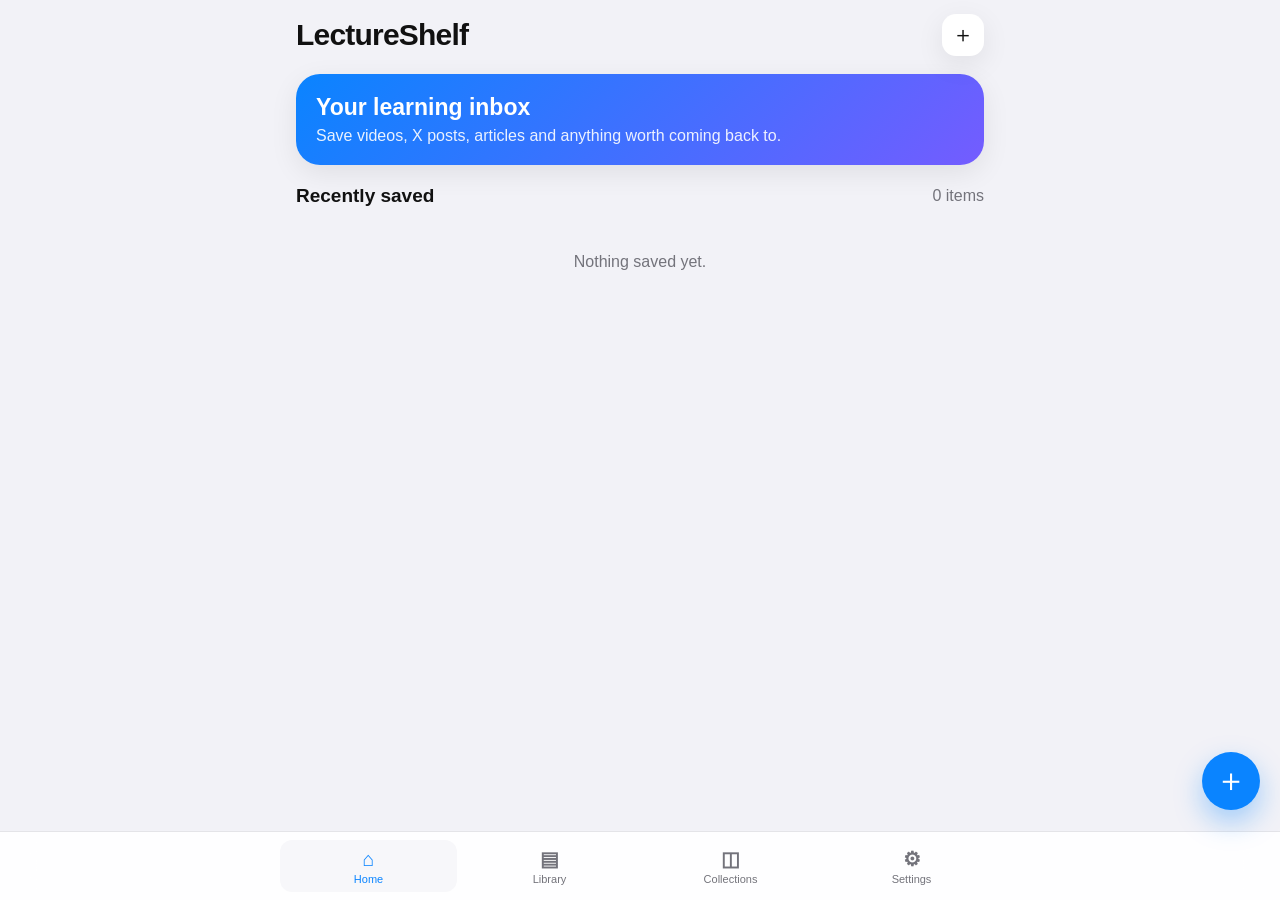
==== commit 5f1930a8: "Add in-app article reader with saved reading position" ====
--- a/index.html
+++ b/index.html
@@ -1 +1 @@
-<!doctype html><html lang="en"><head><meta charset="utf-8"><meta name="viewport" content="width=device-width,initial-scale=1,viewport-fit=cover"><meta name="apple-mobile-web-app-capable" content="yes"><meta name="apple-mobile-web-app-status-bar-style" content="default"><meta name="apple-mobile-web-app-title" content="LectureShelf"><meta name="theme-color" content="#0a84ff"><link rel="manifest" href="manifest.webmanifest"><title>LectureShelf</title><style>:root{font-family:-apple-system,BlinkMacSystemFont,"SF Pro Text","Segoe UI",sans-serif;color-scheme:light dark;--bg:#f2f2f7;--surface:#fff;--surface2:#f8f8fa;--text:#111;--muted:#72727a;--line:#e3e3e8;--accent:#0a84ff;--accentText:#fff;--danger:#ff3b30;--shadow:0 8px 28px rgba(0,0,0,.08)}html[data-theme="dark"]{color-scheme:dark;--bg:#000;--surface:#1c1c1e;--surface2:#2c2c2e;--text:#fff;--muted:#a1a1aa;--line:#38383a;--shadow:none}html[data-theme="light"]{color-scheme:light}@media(prefers-color-scheme:dark){html:not([data-theme]){--bg:#000;--surface:#1c1c1e;--surface2:#2c2c2e;--text:#fff;--muted:#a1a1aa;--line:#38383a;--shadow:none}}*{box-sizing:border-box}body{margin:0;background:var(--bg);color:var(--text);padding:0 0 calc(86px + env(safe-area-inset-bottom));min-height:100vh}.shell{max-width:720px;margin:auto;padding:calc(14px + env(safe-area-inset-top)) 16px 24px}.topbar{display:flex;align-items:center;justify-content:space-between;margin-bottom:18px}.brand{font-size:30px;font-weight:800;letter-spacing:-.8px}.iconbtn,.pill,.primary,.secondary,.danger{border:0;font:inherit;border-radius:14px;cursor:pointer}.iconbtn{width:42px;height:42px;background:var(--surface);color:var(--text);font-size:22px;box-shadow:var(--shadow)}.hero{background:linear-gradient(135deg,var(--accent),#6e5cff);color:#fff;border-radius:24px;padding:20px;margin-bottom:18px;box-shadow:var(--shadow)}.hero h2{margin:0 0 6px;font-size:23px}.hero p{margin:0;opacity:.9}.section{margin:20px 0}.sectionHead{display:flex;align-items:center;justify-content:space-between;margin-bottom:10px}.sectionHead h3{margin:0;font-size:19px}.muted{color:var(--muted)}.strip{display:flex;gap:12px;overflow:auto;padding:2px 1px 6px;scroll-snap-type:x proximity}.mini{flex:0 0 190px;background:var(--surface);border-radius:18px;padding:10px;scroll-snap-align:start;box-shadow:var(--shadow)}.mini img{width:100%;aspect-ratio:16/9;object-fit:cover;border-radius:12px;background:var(--surface2)}.mini .t{font-weight:700;font-size:14px;line-height:1.25;margin:8px 0 4px;display:-webkit-box;-webkit-line-clamp:2;-webkit-box-orient:vertical;overflow:hidden}.mini .s{font-size:12px;color:var(--muted)}.chips{display:flex;gap:8px;overflow:auto;padding-bottom:4px}.pill{padding:9px 13px;background:var(--surface);color:var(--text);white-space:nowrap}.pill.active{background:var(--accent);color:#fff}.list{display:flex;flex-direction:column;gap:12px}.item{display:grid;grid-template-columns:116px 1fr;gap:12px;background:var(--surface);border-radius:20px;padding:10px;box-shadow:var(--shadow)}.visual{width:116px;aspect-ratio:16/10;border-radius:14px;background:var(--surface2);overflow:hidden;display:grid;place-items:center;position:relative}.visual img{width:100%;height:100%;object-fit:cover}.siteBadge{font-weight:800;font-size:22px;color:var(--muted)}.progress{position:absolute;left:0;right:0;bottom:0;height:4px;background:rgba(255,255,255,.35)}.progress span{display:block;height:100%;background:#ff3b30}.item h4{font-size:15px;line-height:1.25;margin:2px 0 5px;display:-webkit-box;-webkit-line-clamp:2;-webkit-box-orient:vertical;overflow:hidden}.meta{font-size:12px;color:var(--muted);margin-bottom:7px}.tags{display:flex;gap:5px;flex-wrap:wrap}.tag{font-size:11px;padding:4px 7px;background:var(--surface2);border-radius:999px}.itemActions{display:flex;gap:6px;margin-top:8px}.itemActions button{border:0;border-radius:10px;padding:7px 9px;font:inherit;font-size:12px;font-weight:700}.openBtn{background:var(--accent);color:#fff}.softBtn{background:var(--surface2);color:var(--text)}.bottom{position:fixed;left:0;right:0;bottom:0;z-index:20;background:color-mix(in srgb,var(--surface) 92%,transparent);backdrop-filter:blur(18px);border-top:1px solid var(--line);padding:8px 12px calc(8px + env(safe-area-inset-bottom));display:flex;justify-content:center}.nav{width:min(720px,100%);display:grid;grid-template-columns:repeat(4,1fr);gap:4px}.nav button{border:0;background:transparent;color:var(--muted);font:inherit;font-size:11px;padding:7px 4px;border-radius:12px}.nav button.active{color:var(--accent);background:var(--surface2)}.nav b{display:block;font-size:20px;margin-bottom:2px}.fab{position:fixed;right:20px;bottom:calc(90px + env(safe-area-inset-bottom));z-index:25;width:58px;height:58px;border-radius:50%;border:0;background:var(--accent);color:#fff;font-size:32px;box-shadow:0 12px 28px rgba(10,132,255,.35)}.sheetBackdrop{position:fixed;inset:0;background:rgba(0,0,0,.38);z-index:40;display:none}.sheetBackdrop.show{display:block}.sheet{position:absolute;left:0;right:0;bottom:0;background:var(--surface);border-radius:26px 26px 0 0;padding:14px 16px calc(22px + env(safe-area-inset-bottom));max-height:86vh;overflow:auto}.handle{width:42px;height:5px;background:var(--line);border-radius:10px;margin:0 auto 14px}.sheet h3{font-size:22px;margin:0 0 14px}.field{margin-bottom:12px}.field label{display:block;font-size:12px;color:var(--muted);margin:0 0 6px 4px}.field input,.field textarea,.field select{width:100%;border:0;border-radius:14px;background:var(--surface2);color:var(--text);padding:13px;font:inherit}.field textarea{min-height:90px;resize:vertical}.primary{width:100%;padding:14px;background:var(--accent);color:#fff;font-weight:800}.secondary{padding:10px 12px;background:var(--surface2);color:var(--text);font-weight:700}.danger{padding:10px 12px;background:transparent;color:var(--danger);font-weight:700}.playerCard{background:var(--surface);border-radius:22px;padding:12px;box-shadow:var(--shadow);margin-bottom:16px}.player{aspect-ratio:16/9;background:#000;border-radius:14px;overflow:hidden}.player iframe{width:100%;height:100%;border:0}.settingsCard{background:var(--surface);border-radius:20px;padding:16px;margin-bottom:12px}.settingsCard select{width:100%;padding:12px;border:0;border-radius:12px;background:var(--surface2);color:var(--text)}.empty{text-align:center;color:var(--muted);padding:36px 12px}.hidden{display:none!important}@media(max-width:390px){.item{grid-template-columns:102px 1fr}.visual{width:102px}.mini{flex-basis:170px}}</style></head><body><div class="shell"><div class="topbar"><div class="brand">LectureShelf</div><button class="iconbtn" onclick="openAdd()">＋</button></div><main id="view"></main></div><button class="fab" onclick="openAdd()">＋</button><div class="bottom"><div class="nav"><button id="nav-home" onclick="setTab('home')"><b>⌂</b>Home</button><button id="nav-library" onclick="setTab('library')"><b>▤</b>Library</button><button id="nav-collections" onclick="setTab('collections')"><b>◫</b>Collections</button><button id="nav-settings" onclick="setTab('settings')"><b>⚙︎</b>Settings</button></div></div><div id="addSheet" class="sheetBackdrop" onclick="if(event.target===this)closeAdd()"><div class="sheet"><div class="handle"></div><h3>Save something</h3><div class="field"><label>Link</label><input id="addUrl" placeholder="YouTube, X, article, anything…" inputmode="url"></div><div class="field"><label>Title</label><input id="addTitle" placeholder="Optional title"></div><div class="field"><label>Collection</label><select id="addCollection"></select></div><div class="field"><label>Note</label><textarea id="addNote" placeholder="Why did you save this?"></textarea></div><button class="primary" onclick="saveNewItem()">Save</button></div></div><div id="editSheet" class="sheetBackdrop" onclick="if(event.target===this)closeEdit()"><div class="sheet"><div class="handle"></div><h3>Edit item</h3><div class="field"><label>Title</label><input id="editTitle"></div><div class="field"><label>Collection</label><select id="editCollection"></select></div><div class="field"><label>Note</label><textarea id="editNote"></textarea></div><button class="primary" onclick="saveEdit()">Save changes</button><div style="height:8px"></div><button class="danger" style="width:100%" onclick="deleteEditing()">Remove item</button></div></div><script src="https://www.youtube.com/iframe_api"></script><script>const KEY='lectureshelf-mini-v1',THEME_KEY='lectureshelf-theme';let raw={};try{raw=JSON.parse(localStorage.getItem(KEY)||'{}')}catch{};let data={items:[],collections:[]};if(Array.isArray(raw.items)){data=raw}else{data.collections=Array.isArray(raw.groups)?raw.groups:[];data.items=(Array.isArray(raw.videos)?raw.videos:[]).map(v=>({uid:'yt-'+v.id,type:'youtube',url:'https://www.youtube.com/watch?v='+v.id,youtubeId:v.id,title:v.title||'',collection:v.group||'Ungrouped',note:v.note||'',pos:v.pos||0,duration:v.duration||0,done:!!v.done,created:v.addedAt||v.updated||Date.now(),updated:v.updated||Date.now()}))}data.items.forEach(x=>{if(!x.uid)x.uid=(x.type||'link')+'-'+Math.random().toString(36).slice(2);if(!x.collection)x.collection='Ungrouped';if(!x.created)x.created=x.updated||Date.now();if(!x.updated)x.updated=x.created});let tab='home',activeCollection='All',editingUid=null,player=null,ready=false,currentUid=null;const $=id=>document.getElementById(id);function save(){localStorage.setItem(KEY,JSON.stringify(data))}save();function themeInit(){const t=localStorage.getItem(THEME_KEY)||'system';if(t!=='system')document.documentElement.dataset.theme=t;return t}let currentTheme=themeInit();function allCollections(){return ['Ungrouped',...data.collections.filter(x=>x&&x!=='Ungrouped')]}function detectType(url){try{const u=new URL(url);const h=u.hostname.replace(/^www\./,'');if(h==='youtu.be'||h.endsWith('youtube.com'))return'youtube';if(h==='x.com'||h==='twitter.com'||h.endsWith('.x.com')||h.endsWith('.twitter.com'))return'x';return'link'}catch{return'link'}}function ytId(url){try{const u=new URL(url);if(u.hostname==='youtu.be')return u.pathname.split('/').filter(Boolean)[0]||'';if(u.hostname.includes('youtube.com')){if(u.pathname==='/watch')return u.searchParams.get('v')||'';const p=u.pathname.split('/').filter(Boolean);if(['shorts','embed','live'].includes(p[0]))return p[1]||''}}catch{}return''}function host(url){try{return new URL(url).hostname.replace(/^www\./,'')}catch{return'Link'}}function esc(s){return String(s||'').replace(/[&<>"']/g,c=>({'&':'&amp;','<':'&lt;','>':'&gt;','"':'&quot;',"'":'&#039;'}[c]))}function thumb(x){if(x.type==='youtube'&&x.youtubeId)return'https://i.ytimg.com/vi/'+encodeURIComponent(x.youtubeId)+'/hqdefault.jpg';return''}function pct(x){if(x.done)return 100;if(x.duration>0)return Math.min(99,Math.max(0,Math.round((x.pos||0)/x.duration*100)));return 0}function status(x){if(x.type!=='youtube')return x.done?'Completed':host(x.url);if(x.done)return'Completed';if(x.pos&&x.duration)return pct(x)+'% · '+fmt(x.pos)+' / '+fmt(x.duration);if(x.pos)return'Resume at '+fmt(x.pos);return'Not started'}function fmt(s){s=Math.max(0,Math.floor(s||0));const h=Math.floor(s/3600),m=Math.floor((s%3600)/60),sec=String(s%60).padStart(2,'0');return h?h+':'+String(m).padStart(2,'0')+':'+sec:m+':'+sec}function visual(x){const t=thumb(x);if(t)return'<div class="visual"><img src="'+t+'"><div class="progress"><span style="width:'+pct(x)+'%"></span></div></div>';const label=x.type==='x'?'X':host(x.url).slice(0,1).toUpperCase();return'<div class="visual"><div class="siteBadge">'+esc(label)+'</div></div>'}function card(x){return'<div class="item">'+visual(x)+'<div><h4>'+esc(x.title||defaultTitle(x))+'</h4><div class="meta">'+esc(status(x))+'</div><div class="tags"><span class="tag">'+esc(x.collection)+'</span><span class="tag">'+(x.type==='youtube'?'Video':x.type==='x'?'X post':'Link')+'</span></div><div class="itemActions"><button class="openBtn" onclick="openItem(\''+x.uid+'\')">'+(x.type==='youtube'?'Open':'Visit')+'</button><button class="softBtn" onclick="editItem(\''+x.uid+'\')">Edit</button></div></div></div>'}function defaultTitle(x){if(x.type==='youtube')return'YouTube video';if(x.type==='x')return'X post';return host(x.url)}function setTab(t){tab=t;render()}function nav(){['home','library','collections','settings'].forEach(t=>{const n=$('nav-'+t);n&&n.classList.toggle('active',t===tab)})}function render(){nav();if(tab==='home')renderHome();if(tab==='library')renderLibrary();if(tab==='collections')renderCollections();if(tab==='settings')renderSettings()}function renderHome(){const cont=data.items.filter(x=>x.type==='youtube'&&!x.done&&x.pos>0).sort((a,b)=>b.updated-a.updated).slice(0,8);const recent=[...data.items].sort((a,b)=>b.created-a.created).slice(0,8);$('view').innerHTML='<div class="hero"><h2>Your learning inbox</h2><p>Save videos, X posts, articles and anything worth coming back to.</p></div>'+(cont.length?'<div class="section"><div class="sectionHead"><h3>Continue</h3></div><div class="strip">'+cont.map(mini).join('')+'</div></div>':'')+'<div class="section"><div class="sectionHead"><h3>Recently saved</h3><span class="muted">'+data.items.length+' items</span></div><div class="list">'+(recent.length?recent.map(card).join(''):'<div class="empty">Nothing saved yet.</div>')+'</div></div>'}function mini(x){const t=thumb(x);return'<div class="mini" onclick="openItem(\''+x.uid+'\')">'+(t?'<img src="'+t+'">':'<div class="visual" style="width:100%;aspect-ratio:16/9">'+esc(x.type==='x'?'X':host(x.url).slice(0,1).toUpperCase())+'</div>')+'<div class="t">'+esc(x.title||defaultTitle(x))+'</div><div class="s">'+esc(status(x))+'</div></div>'}function renderLibrary(){const items=[...data.items].sort((a,b)=>b.updated-a.updated).filter(x=>activeCollection==='All'||x.collection===activeCollection);$('view').innerHTML='<div class="section"><div class="sectionHead"><h3>Library</h3><span class="muted">'+items.length+'</span></div><div class="chips">'+['All',...allCollections()].map(c=>'<button class="pill '+(c===activeCollection?'active':'')+'" onclick="activeCollection=\''+esc(c)+'\';renderLibrary()">'+esc(c)+'</button>').join('')+'</div></div><div class="list">'+(items.length?items.map(card).join(''):'<div class="empty">No items here.</div>')+'</div>'}function renderCollections(){const cols=allCollections();$('view').innerHTML='<div class="section"><div class="sectionHead"><h3>Collections</h3></div><div class="settingsCard"><div class="field"><label>New collection</label><input id="newCollection" placeholder="e.g. Economics, Ideas, Travel"></div><button class="primary" onclick="addCollection()">Create collection</button></div><div class="list">'+cols.map(c=>'<div class="settingsCard" onclick="activeCollection=\''+esc(c)+'\';tab=\'library\';render()"><div class="sectionHead"><strong>'+esc(c)+'</strong><span class="muted">'+data.items.filter(x=>x.collection===c).length+' items</span></div></div>').join('')+'</div></div>'}function renderSettings(){$('view').innerHTML='<div class="section"><div class="sectionHead"><h3>Settings</h3></div><div class="settingsCard"><div class="field"><label>Appearance</label><select id="themeSetting"><option value="system">System</option><option value="light">Light</option><option value="dark">Dark</option></select></div></div><div class="settingsCard"><strong>Backup</strong><p class="muted">Export your whole library or restore a previous backup.</p><div class="row"><button class="secondary" onclick="exportData()">Export</button><button class="secondary" onclick="importData()">Import</button></div></div></div>';$('themeSetting').value=currentTheme;$('themeSetting').onchange=e=>{currentTheme=e.target.value;if(currentTheme==='system')document.documentElement.removeAttribute('data-theme');else document.documentElement.dataset.theme=currentTheme;localStorage.setItem(THEME_KEY,currentTheme)}}function openAdd(){fillCollectionSelect($('addCollection'));$('addSheet').classList.add('show');setTimeout(()=>$('addUrl').focus(),100)}function closeAdd(){$('addSheet').classList.remove('show')}function fillCollectionSelect(sel,selected='Ungrouped'){sel.innerHTML=allCollections().map(c=>'<option value="'+esc(c)+'" '+(c===selected?'selected':'')+'>'+esc(c)+'</option>').join('')}function saveNewItem(){const url=$('addUrl').value.trim();if(!url){alert('Paste a link first.');return}let normalized=url;try{normalized=new URL(url).href}catch{try{normalized=new URL('https://'+url).href}catch{alert('That link does not look valid.');return}}const type=detectType(normalized),id=type==='youtube'?ytId(normalized):'';const uid=(type==='youtube'&&id)?'yt-'+id:'i-'+Date.now()+'-'+Math.random().toString(36).slice(2,7);let existing=data.items.find(x=>x.uid===uid);if(existing){existing.updated=Date.now();existing.collection=$('addCollection').value;if($('addTitle').value.trim())existing.title=$('addTitle').value.trim();if($('addNote').value.trim())existing.note=$('addNote').value.trim()}else data.items.push({uid,type,url:normalized,youtubeId:id,title:$('addTitle').value.trim(),collection:$('addCollection').value||'Ungrouped',note:$('addNote').value.trim(),pos:0,duration:0,done:false,created:Date.now(),updated:Date.now()});save();$('addUrl').value='';$('addTitle').value='';$('addNote').value='';closeAdd();render();if(type==='youtube'&&id)openItem(uid)}function openItem(uid){savePlayer();const x=data.items.find(i=>i.uid===uid);if(!x)return;x.updated=Date.now();save();if(x.type==='youtube'&&x.youtubeId){currentUid=uid;showPlayer(x)}else window.open(x.url,'_blank','noopener')}function showPlayer(x){let box=document.getElementById('playerHost');if(!box){box=document.createElement('div');box.id='playerHost';box.className='sheetBackdrop show';box.onclick=e=>{if(e.target===box)closePlayer()};box.innerHTML='<div class="sheet"><div class="handle"></div><div class="playerCard"><div class="player"><div id="player"></div></div><h3 id="playerTitle" style="margin:12px 2px 4px"></h3><div id="playerStatus" class="muted"></div><div class="row"><button class="secondary" onclick="toggleDoneCurrent()">Complete</button><button class="secondary" onclick="closePlayer()">Close</button></div></div></div>';document.body.appendChild(box);ready=false;player=new YT.Player('player',{videoId:x.youtubeId,playerVars:{playsinline:1,rel:0,start:Math.floor(x.pos||0)},events:{onReady:()=>{ready=true;player.seekTo(x.pos||0,true);syncPlayerMeta()},onStateChange:e=>{if(e.data===YT.PlayerState.PLAYING)setTimeout(syncPlayerMeta,350);if(e.data===YT.PlayerState.PAUSED||e.data===YT.PlayerState.ENDED)savePlayer()}}})}else{box.classList.add('show');if(ready&&player)player.loadVideoById({videoId:x.youtubeId,startSeconds:x.pos||0})}$('playerTitle').textContent=x.title||'YouTube video';$('playerStatus').textContent=status(x)}function closePlayer(){savePlayer();const box=$('playerHost');if(box)box.classList.remove('show');currentUid=null}function syncPlayerMeta(){if(!ready||!player||!currentUid)return;const x=data.items.find(i=>i.uid===currentUid);if(!x)return;const vd=player.getVideoData?player.getVideoData():null,d=player.getDuration?player.getDuration():0;if(vd&&vd.title&&!x.title)x.title=vd.title.trim();if(Number.isFinite(d)&&d>0)x.duration=d;save();if($('playerTitle'))$('playerTitle').textContent=x.title||'YouTube video';if($('playerStatus'))$('playerStatus').textContent=status(x)}function savePlayer(){if(!ready||!player||!currentUid)return;const x=data.items.find(i=>i.uid===currentUid);if(!x)return;const t=player.getCurrentTime?player.getCurrentTime():0,d=player.getDuration?player.getDuration():0;if(Number.isFinite(t)){x.pos=t;x.updated=Date.now()}if(Number.isFinite(d)&&d>0)x.duration=d;if(x.duration&&x.pos>=x.duration-5)x.done=true;save();render()}function toggleDoneCurrent(){const x=data.items.find(i=>i.uid===currentUid);if(!x)return;x.done=!x.done;save();if($('playerStatus'))$('playerStatus').textContent=status(x);render()}function editItem(uid){editingUid=uid;const x=data.items.find(i=>i.uid===uid);if(!x)return;$('editTitle').value=x.title||'';$('editNote').value=x.note||'';fillCollectionSelect($('editCollection'),x.collection);$('editSheet').classList.add('show')}function closeEdit(){$('editSheet').classList.remove('show');editingUid=null}function saveEdit(){const x=data.items.find(i=>i.uid===editingUid);if(!x)return;x.title=$('editTitle').value.trim();x.note=$('editNote').value.trim();x.collection=$('editCollection').value;x.updated=Date.now();save();closeEdit();render()}function deleteEditing(){const x=data.items.find(i=>i.uid===editingUid);if(!x||!confirm('Remove this item?'))return;data.items=data.items.filter(i=>i.uid!==editingUid);save();closeEdit();render()}function addCollection(){const inp=$('newCollection'),n=inp.value.trim();if(!n||n==='Ungrouped'||data.collections.includes(n))return;data.collections.push(n);inp.value='';save();renderCollections()}function exportData(){savePlayer();const blob=new Blob([JSON.stringify({app:'LectureShelf',version:3,exportedAt:new Date().toISOString(),data},null,2)],{type:'application/json'}),a=document.createElement('a');a.href=URL.createObjectURL(blob);a.download='LectureShelf-backup-'+new Date().toISOString().slice(0,10)+'.json';a.click();setTimeout(()=>URL.revokeObjectURL(a.href),1000)}function importData(){const i=document.createElement('input');i.type='file';i.accept='.json,application/json';i.onchange=async()=>{try{const o=JSON.parse(await i.files[0].text()),d=o.data||o;if(!Array.isArray(d.items))throw 0;if(!confirm('Replace your current library with this backup?'))return;data={items:d.items,collections:Array.isArray(d.collections)?d.collections:[]};save();render();alert('Imported.')}catch{alert('Invalid LectureShelf backup.')}};i.click()}window.onYouTubeIframeAPIReady=()=>{};setInterval(savePlayer,5000);document.addEventListener('visibilitychange',()=>{if(document.hidden)savePlayer()});window.addEventListener('pagehide',savePlayer);if('serviceWorker'in navigator)navigator.serviceWorker.register('./sw.js').catch(()=>{});render();</script></body></html>+<!doctype html><html lang="en"><head><meta charset="utf-8"><meta name="viewport" content="width=device-width,initial-scale=1,viewport-fit=cover"><meta name="apple-mobile-web-app-capable" content="yes"><meta name="apple-mobile-web-app-title" content="LectureShelf"><meta name="theme-color" content="#0a84ff"><link rel="manifest" href="manifest.webmanifest"><title>LectureShelf</title><style>:root{font-family:-apple-system,BlinkMacSystemFont,"SF Pro Text","Segoe UI",sans-serif;color-scheme:light dark;--bg:#f2f2f7;--surface:#fff;--surface2:#f7f7fa;--text:#111;--muted:#73737b;--line:#e4e4e8;--accent:#0a84ff;--danger:#ff3b30;--shadow:0 8px 28px rgba(0,0,0,.08)}html[data-theme=dark]{color-scheme:dark;--bg:#000;--surface:#1c1c1e;--surface2:#2c2c2e;--text:#fff;--muted:#aaa;--line:#38383a;--shadow:none}@media(prefers-color-scheme:dark){html:not([data-theme]){--bg:#000;--surface:#1c1c1e;--surface2:#2c2c2e;--text:#fff;--muted:#aaa;--line:#38383a;--shadow:none}}*{box-sizing:border-box}body{margin:0;background:var(--bg);color:var(--text);padding-bottom:calc(86px + env(safe-area-inset-bottom));min-height:100vh}.shell{max-width:720px;margin:auto;padding:calc(14px + env(safe-area-inset-top)) 16px 24px}.topbar,.sectionHead{display:flex;align-items:center;justify-content:space-between;gap:12px}.topbar{margin-bottom:18px}.brand{font-size:30px;font-weight:800;letter-spacing:-.8px}.iconbtn,.pill,.primary,.secondary,.danger,.nav button,.fab{border:0;font:inherit;cursor:pointer}.iconbtn{width:42px;height:42px;border-radius:14px;background:var(--surface);color:var(--text);font-size:22px;box-shadow:var(--shadow)}.hero{background:linear-gradient(135deg,var(--accent),#745cff);color:#fff;border-radius:24px;padding:20px;margin-bottom:18px;box-shadow:var(--shadow)}.hero h2{margin:0 0 6px;font-size:23px}.hero p{margin:0;opacity:.9}.section{margin:20px 0}.sectionHead{margin-bottom:10px}.sectionHead h3{margin:0;font-size:19px}.muted{color:var(--muted)}.strip{display:flex;gap:12px;overflow:auto;padding:2px 1px 6px}.mini{flex:0 0 190px;background:var(--surface);border-radius:18px;padding:10px;box-shadow:var(--shadow)}.mini img{width:100%;aspect-ratio:16/9;object-fit:cover;border-radius:12px;background:var(--surface2)}.mini .t{font-weight:700;font-size:14px;line-height:1.25;margin:8px 0 4px;display:-webkit-box;-webkit-line-clamp:2;-webkit-box-orient:vertical;overflow:hidden}.mini .s{font-size:12px;color:var(--muted)}.chips{display:flex;gap:8px;overflow:auto;padding-bottom:4px}.pill{padding:9px 13px;border-radius:14px;background:var(--surface);color:var(--text);white-space:nowrap}.pill.active{background:var(--accent);color:#fff}.list{display:flex;flex-direction:column;gap:12px}.item{display:grid;grid-template-columns:116px 1fr;gap:12px;background:var(--surface);border-radius:20px;padding:10px;box-shadow:var(--shadow)}.visual{width:116px;aspect-ratio:16/10;border-radius:14px;background:var(--surface2);overflow:hidden;display:grid;place-items:center;position:relative}.visual img{width:100%;height:100%;object-fit:cover}.siteBadge{font-weight:800;font-size:22px;color:var(--muted)}.progress{position:absolute;left:0;right:0;bottom:0;height:4px;background:rgba(255,255,255,.35)}.progress span{display:block;height:100%;background:#ff3b30}.item h4{font-size:15px;line-height:1.25;margin:2px 0 5px;display:-webkit-box;-webkit-line-clamp:2;-webkit-box-orient:vertical;overflow:hidden}.meta{font-size:12px;color:var(--muted);margin-bottom:7px}.tags{display:flex;gap:5px;flex-wrap:wrap}.tag{font-size:11px;padding:4px 7px;background:var(--surface2);border-radius:999px}.itemActions{display:flex;gap:6px;margin-top:8px}.itemActions button{border:0;border-radius:10px;padding:7px 9px;font:inherit;font-size:12px;font-weight:700}.openBtn{background:var(--accent);color:#fff}.softBtn{background:var(--surface2);color:var(--text)}.bottom{position:fixed;left:0;right:0;bottom:0;z-index:20;background:color-mix(in srgb,var(--surface) 92%,transparent);backdrop-filter:blur(18px);border-top:1px solid var(--line);padding:8px 12px calc(8px + env(safe-area-inset-bottom));display:flex;justify-content:center}.nav{width:min(720px,100%);display:grid;grid-template-columns:repeat(4,1fr);gap:4px}.nav button{background:transparent;color:var(--muted);font-size:11px;padding:7px 4px;border-radius:12px}.nav button.active{color:var(--accent);background:var(--surface2)}.nav b{display:block;font-size:20px;margin-bottom:2px}.fab{position:fixed;right:20px;bottom:calc(90px + env(safe-area-inset-bottom));z-index:25;width:58px;height:58px;border-radius:50%;background:var(--accent);color:#fff;font-size:32px;box-shadow:0 12px 28px rgba(10,132,255,.35)}.backdrop{position:fixed;inset:0;background:rgba(0,0,0,.38);z-index:40;display:none}.backdrop.show{display:block}.sheet{position:absolute;left:0;right:0;bottom:0;background:var(--surface);border-radius:26px 26px 0 0;padding:14px 16px calc(22px + env(safe-area-inset-bottom));max-height:88vh;overflow:auto}.handle{width:42px;height:5px;background:var(--line);border-radius:10px;margin:0 auto 14px}.sheet h3{font-size:22px;margin:0 0 14px}.field{margin-bottom:12px}.field label{display:block;font-size:12px;color:var(--muted);margin:0 0 6px 4px}.field input,.field textarea,.field select{width:100%;border:0;border-radius:14px;background:var(--surface2);color:var(--text);padding:13px;font:inherit}.field textarea{min-height:90px}.primary{width:100%;padding:14px;border-radius:14px;background:var(--accent);color:#fff;font-weight:800}.secondary{padding:10px 12px;border-radius:12px;background:var(--surface2);color:var(--text);font-weight:700}.danger{padding:10px 12px;border-radius:12px;background:transparent;color:var(--danger);font-weight:700}.playerCard{background:var(--surface);border-radius:22px;padding:12px}.player{aspect-ratio:16/9;background:#000;border-radius:14px;overflow:hidden}.player iframe{width:100%;height:100%;border:0}.settingsCard{background:var(--surface);border-radius:20px;padding:16px;margin-bottom:12px}.settingsCard select{width:100%;padding:12px;border:0;border-radius:12px;background:var(--surface2);color:var(--text)}.empty{text-align:center;color:var(--muted);padding:36px 12px}.reader{position:fixed;inset:0;z-index:60;background:var(--bg);display:none;flex-direction:column}.reader.show{display:flex}.readerTop{padding:calc(10px + env(safe-area-inset-top)) 14px 10px;background:color-mix(in srgb,var(--surface) 94%,transparent);backdrop-filter:blur(18px);border-bottom:1px solid var(--line);display:flex;gap:10px;align-items:center}.readerTop button{border:0;border-radius:12px;background:var(--surface2);color:var(--text);padding:9px 11px;font:inherit;font-weight:700}.readerTitle{font-weight:800;white-space:nowrap;overflow:hidden;text-overflow:ellipsis;flex:1}.readerScroll{flex:1;overflow:auto;-webkit-overflow-scrolling:touch;scroll-behavior:auto}.article{max-width:720px;margin:auto;padding:28px 22px 80px;font-family:Georgia,"Times New Roman",serif;font-size:19px;line-height:1.7}.article h1,.article h2,.article h3{font-family:-apple-system,BlinkMacSystemFont,"SF Pro Display",sans-serif;line-height:1.15}.article h1{font-size:32px}.article h2{font-size:25px;margin-top:32px}.article h3{font-size:21px;margin-top:26px}.article p{margin:0 0 1.2em}.article a{color:var(--accent)}.article blockquote{border-left:4px solid var(--line);margin:20px 0;padding-left:16px;color:var(--muted)}.readerProgress{height:3px;background:var(--line)}.readerProgress span{display:block;height:100%;background:var(--accent);width:0}.loading{text-align:center;color:var(--muted);padding:80px 20px}.noteBox{font-family:-apple-system,BlinkMacSystemFont,sans-serif;font-size:14px;background:var(--surface2);border-radius:14px;padding:12px;margin-bottom:24px;color:var(--muted)}@media(max-width:390px){.item{grid-template-columns:102px 1fr}.visual{width:102px}.mini{flex-basis:170px}.article{font-size:18px;padding-left:18px;padding-right:18px}}</style></head><body><div class="shell"><div class="topbar"><div class="brand">LectureShelf</div><button class="iconbtn" onclick="openAdd()">＋</button></div><main id="view"></main></div><button class="fab" onclick="openAdd()">＋</button><div class="bottom"><div class="nav"><button id="nav-home" onclick="setTab('home')"><b>⌂</b>Home</button><button id="nav-library" onclick="setTab('library')"><b>▤</b>Library</button><button id="nav-collections" onclick="setTab('collections')"><b>◫</b>Collections</button><button id="nav-settings" onclick="setTab('settings')"><b>⚙︎</b>Settings</button></div></div><div id="addSheet" class="backdrop" onclick="if(event.target===this)closeAdd()"><div class="sheet"><div class="handle"></div><h3>Save something</h3><div class="field"><label>Link</label><input id="addUrl" placeholder="YouTube, X, article, anything…" inputmode="url"></div><div class="field"><label>Title</label><input id="addTitle" placeholder="Optional title"></div><div class="field"><label>Collection</label><select id="addCollection"></select></div><div class="field"><label>Note</label><textarea id="addNote" placeholder="Why did you save this?"></textarea></div><button class="primary" onclick="saveNewItem()">Save</button></div></div><div id="editSheet" class="backdrop" onclick="if(event.target===this)closeEdit()"><div class="sheet"><div class="handle"></div><h3>Edit item</h3><div class="field"><label>Title</label><input id="editTitle"></div><div class="field"><label>Collection</label><select id="editCollection"></select></div><div class="field"><label>Note</label><textarea id="editNote"></textarea></div><button class="primary" onclick="saveEdit()">Save changes</button><div style="height:8px"></div><button class="danger" style="width:100%" onclick="deleteEditing()">Remove item</button></div></div><div id="reader" class="reader"><div class="readerTop"><button onclick="closeReader()">‹ Back</button><div id="readerTitle" class="readerTitle">Reader</div><button onclick="openOriginal()">Original</button></div><div class="readerProgress"><span id="readerBar"></span></div><div id="readerScroll" class="readerScroll"><div id="article" class="article"><div class="loading">Loading article…</div></div></div></div><script src="https://www.youtube.com/iframe_api"></script><script>const KEY='lectureshelf-mini-v1',THEME_KEY='lectureshelf-theme';let raw={};try{raw=JSON.parse(localStorage.getItem(KEY)||'{}')}catch{};let data={items:[],collections:[]};if(Array.isArray(raw.items)){data=raw}else{data.collections=Array.isArray(raw.groups)?raw.groups:[];data.items=(Array.isArray(raw.videos)?raw.videos:[]).map(v=>({uid:'yt-'+v.id,type:'youtube',url:'https://www.youtube.com/watch?v='+v.id,youtubeId:v.id,title:v.title||'',collection:v.group||'Ungrouped',note:v.note||'',pos:v.pos||0,duration:v.duration||0,done:!!v.done,created:v.addedAt||v.updated||Date.now(),updated:v.updated||Date.now()}))}data.items.forEach(x=>{if(!x.uid)x.uid=(x.type||'link')+'-'+Math.random().toString(36).slice(2);if(!x.collection)x.collection='Ungrouped';if(!x.created)x.created=x.updated||Date.now();if(!x.updated)x.updated=x.created;if(!Number.isFinite(x.readPct))x.readPct=0});let tab='home',activeCollection='All',editingUid=null,player=null,ready=false,currentUid=null,readerUid=null,readerTimer=null;const $=id=>document.getElementById(id);function save(){localStorage.setItem(KEY,JSON.stringify(data))}save();let currentTheme=localStorage.getItem(THEME_KEY)||'system';if(currentTheme!=='system')document.documentElement.dataset.theme=currentTheme;function allCollections(){return ['Ungrouped',...data.collections.filter(x=>x&&x!=='Ungrouped')]}function detectType(url){try{const h=new URL(url).hostname.replace(/^www\./,'');if(h==='youtu.be'||h.endsWith('youtube.com'))return'youtube';if(h==='x.com'||h==='twitter.com')return'x';return'link'}catch{return'link'}}function ytId(url){try{const u=new URL(url);if(u.hostname==='youtu.be')return u.pathname.split('/').filter(Boolean)[0]||'';if(u.hostname.includes('youtube.com')){if(u.pathname==='/watch')return u.searchParams.get('v')||'';const p=u.pathname.split('/').filter(Boolean);if(['shorts','embed','live'].includes(p[0]))return p[1]||''}}catch{}return''}function host(url){try{return new URL(url).hostname.replace(/^www\./,'')}catch{return'Link'}}function esc(s){return String(s||'').replace(/[&<>"']/g,c=>({'&':'&amp;','<':'&lt;','>':'&gt;','"':'&quot;',"'":'&#039;'}[c]))}function thumb(x){return x.type==='youtube'&&x.youtubeId?'https://i.ytimg.com/vi/'+encodeURIComponent(x.youtubeId)+'/hqdefault.jpg':''}function pct(x){if(x.done)return 100;if(x.type==='link')return Math.round(x.readPct||0);if(x.duration>0)return Math.min(99,Math.max(0,Math.round((x.pos||0)/x.duration*100)));return 0}function status(x){if(x.type==='link'){if(x.done)return'Completed';return x.readPct>1?'Resume reading · '+Math.round(x.readPct)+'%':host(x.url)}if(x.type==='x')return x.done?'Completed':'X post';if(x.done)return'Completed';if(x.pos&&x.duration)return pct(x)+'% · '+fmt(x.pos)+' / '+fmt(x.duration);if(x.pos)return'Resume at '+fmt(x.pos);return'Not started'}function fmt(s){s=Math.max(0,Math.floor(s||0));const h=Math.floor(s/3600),m=Math.floor((s%3600)/60),sec=String(s%60).padStart(2,'0');return h?h+':'+String(m).padStart(2,'0')+':'+sec:m+':'+sec}function visual(x){const t=thumb(x);if(t)return'<div class="visual"><img src="'+t+'"><div class="progress"><span style="width:'+pct(x)+'%"></span></div></div>';const label=x.type==='x'?'X':host(x.url).slice(0,1).toUpperCase();return'<div class="visual"><div class="siteBadge">'+esc(label)+'</div>'+(x.type==='link'&&x.readPct?'<div class="progress"><span style="width:'+pct(x)+'%"></span></div>':'')+'</div>'}function defaultTitle(x){return x.type==='youtube'?'YouTube video':x.type==='x'?'X post':host(x.url)}function card(x){return'<div class="item">'+visual(x)+'<div><h4>'+esc(x.title||defaultTitle(x))+'</h4><div class="meta">'+esc(status(x))+'</div><div class="tags"><span class="tag">'+esc(x.collection)+'</span><span class="tag">'+(x.type==='youtube'?'Video':x.type==='x'?'X post':'Article')+'</span></div><div class="itemActions"><button class="openBtn" onclick="openItem(\''+x.uid+'\')">'+(x.type==='youtube'?'Open':x.type==='link'?'Read':'Visit')+'</button><button class="softBtn" onclick="editItem(\''+x.uid+'\')">Edit</button></div></div></div>'}function setTab(t){tab=t;render()}function nav(){['home','library','collections','settings'].forEach(t=>{const n=$('nav-'+t);if(n)n.classList.toggle('active',t===tab)})}function render(){nav();if(tab==='home')renderHome();else if(tab==='library')renderLibrary();else if(tab==='collections')renderCollections();else renderSettings()}function renderHome(){const cont=data.items.filter(x=>!x.done&&((x.type==='youtube'&&x.pos>0)||(x.type==='link'&&x.readPct>1))).sort((a,b)=>b.updated-a.updated).slice(0,8);const recent=[...data.items].sort((a,b)=>b.created-a.created).slice(0,8);$('view').innerHTML='<div class="hero"><h2>Your learning inbox</h2><p>Save videos, X posts, articles and anything worth coming back to.</p></div>'+(cont.length?'<div class="section"><div class="sectionHead"><h3>Continue</h3></div><div class="strip">'+cont.map(mini).join('')+'</div></div>':'')+'<div class="section"><div class="sectionHead"><h3>Recently saved</h3><span class="muted">'+data.items.length+' items</span></div><div class="list">'+(recent.length?recent.map(card).join(''):'<div class="empty">Nothing saved yet.</div>')+'</div></div>'}function mini(x){const t=thumb(x);return'<div class="mini" onclick="openItem(\''+x.uid+'\')">'+(t?'<img src="'+t+'">':'<div class="visual" style="width:100%;aspect-ratio:16/9">'+esc(x.type==='x'?'X':host(x.url).slice(0,1).toUpperCase())+'</div>')+'<div class="t">'+esc(x.title||defaultTitle(x))+'</div><div class="s">'+esc(status(x))+'</div></div>'}function renderLibrary(){const items=[...data.items].sort((a,b)=>b.updated-a.updated).filter(x=>activeCollection==='All'||x.collection===activeCollection);$('view').innerHTML='<div class="section"><div class="sectionHead"><h3>Library</h3><span class="muted">'+items.length+'</span></div><div class="chips">'+['All',...allCollections()].map(c=>'<button class="pill '+(c===activeCollection?'active':'')+'" onclick="activeCollection=\''+esc(c)+'\';renderLibrary()">'+esc(c)+'</button>').join('')+'</div></div><div class="list">'+(items.length?items.map(card).join(''):'<div class="empty">No items here.</div>')+'</div>'}function renderCollections(){const cols=allCollections();$('view').innerHTML='<div class="section"><div class="sectionHead"><h3>Collections</h3></div><div class="settingsCard"><div class="field"><label>New collection</label><input id="newCollection" placeholder="e.g. Economics, Ideas, Travel"></div><button class="primary" onclick="addCollection()">Create collection</button></div><div class="list">'+cols.map(c=>'<div class="settingsCard" onclick="activeCollection=\''+esc(c)+'\';tab=\'library\';render()"><div class="sectionHead"><strong>'+esc(c)+'</strong><span class="muted">'+data.items.filter(x=>x.collection===c).length+' items</span></div></div>').join('')+'</div></div>'}function renderSettings(){$('view').innerHTML='<div class="section"><div class="sectionHead"><h3>Settings</h3></div><div class="settingsCard"><div class="field"><label>Appearance</label><select id="themeSetting"><option value="system">System</option><option value="light">Light</option><option value="dark">Dark</option></select></div></div><div class="settingsCard"><strong>Backup</strong><p class="muted">Export or restore your whole library.</p><div style="display:flex;gap:8px"><button class="secondary" onclick="exportData()">Export</button><button class="secondary" onclick="importData()">Import</button></div></div></div>';$('themeSetting').value=currentTheme;$('themeSetting').onchange=e=>{currentTheme=e.target.value;if(currentTheme==='system')document.documentElement.removeAttribute('data-theme');else document.documentElement.dataset.theme=currentTheme;localStorage.setItem(THEME_KEY,currentTheme)}}function openAdd(){fillCollectionSelect($('addCollection'));$('addSheet').classList.add('show');setTimeout(()=>$('addUrl').focus(),100)}function closeAdd(){$('addSheet').classList.remove('show')}function fillCollectionSelect(sel,selected='Ungrouped'){sel.innerHTML=allCollections().map(c=>'<option value="'+esc(c)+'" '+(c===selected?'selected':'')+'>'+esc(c)+'</option>').join('')}function saveNewItem(){const url=$('addUrl').value.trim();if(!url){alert('Paste a link first.');return}let normalized=url;try{normalized=new URL(url).href}catch{try{normalized=new URL('https://'+url).href}catch{alert('That link does not look valid.');return}}const type=detectType(normalized),id=type==='youtube'?ytId(normalized):'',uid=(type==='youtube'&&id)?'yt-'+id:'i-'+Date.now()+'-'+Math.random().toString(36).slice(2,7);let x=data.items.find(i=>i.uid===uid);if(x){x.updated=Date.now();x.collection=$('addCollection').value;if($('addTitle').value.trim())x.title=$('addTitle').value.trim();if($('addNote').value.trim())x.note=$('addNote').value.trim()}else data.items.push({uid,type,url:normalized,youtubeId:id,title:$('addTitle').value.trim(),collection:$('addCollection').value||'Ungrouped',note:$('addNote').value.trim(),pos:0,duration:0,readPct:0,done:false,created:Date.now(),updated:Date.now()});save();$('addUrl').value='';$('addTitle').value='';$('addNote').value='';closeAdd();render();if(type==='youtube'&&id)openItem(uid)}function openItem(uid){savePlayer();const x=data.items.find(i=>i.uid===uid);if(!x)return;x.updated=Date.now();save();if(x.type==='youtube'&&x.youtubeId){currentUid=uid;showPlayer(x)}else if(x.type==='link'){openReader(uid)}else window.open(x.url,'_blank','noopener')}function showPlayer(x){let box=$('playerHost');if(!box){box=document.createElement('div');box.id='playerHost';box.className='backdrop show';box.onclick=e=>{if(e.target===box)closePlayer()};box.innerHTML='<div class="sheet"><div class="handle"></div><div class="playerCard"><div class="player"><div id="player"></div></div><h3 id="playerTitle" style="margin:12px 2px 4px"></h3><div id="playerStatus" class="muted"></div><div style="display:flex;gap:8px;margin-top:10px"><button class="secondary" onclick="toggleDoneCurrent()">Complete</button><button class="secondary" onclick="closePlayer()">Close</button></div></div></div>';document.body.appendChild(box);ready=false;player=new YT.Player('player',{videoId:x.youtubeId,playerVars:{playsinline:1,rel:0,start:Math.floor(x.pos||0)},events:{onReady:()=>{ready=true;player.seekTo(x.pos||0,true);syncPlayerMeta()},onStateChange:e=>{if(e.data===YT.PlayerState.PLAYING)setTimeout(syncPlayerMeta,350);if(e.data===YT.PlayerState.PAUSED||e.data===YT.PlayerState.ENDED)savePlayer()}}})}else{box.classList.add('show');if(ready&&player)player.loadVideoById({videoId:x.youtubeId,startSeconds:x.pos||0})}$('playerTitle').textContent=x.title||'YouTube video';$('playerStatus').textContent=status(x)}function closePlayer(){savePlayer();const box=$('playerHost');if(box)box.classList.remove('show');currentUid=null}function syncPlayerMeta(){if(!ready||!player||!currentUid)return;const x=data.items.find(i=>i.uid===currentUid);if(!x)return;const vd=player.getVideoData?player.getVideoData():null,d=player.getDuration?player.getDuration():0;if(vd&&vd.title&&!x.title)x.title=vd.title.trim();if(Number.isFinite(d)&&d>0)x.duration=d;save();if($('playerTitle'))$('playerTitle').textContent=x.title||'YouTube video';if($('playerStatus'))$('playerStatus').textContent=status(x)}function savePlayer(){if(!ready||!player||!currentUid)return;const x=data.items.find(i=>i.uid===currentUid);if(!x)return;const t=player.getCurrentTime?player.getCurrentTime():0,d=player.getDuration?player.getDuration():0;if(Number.isFinite(t)){x.pos=t;x.updated=Date.now()}if(Number.isFinite(d)&&d>0)x.duration=d;if(x.duration&&x.pos>=x.duration-5)x.done=true;save()}function toggleDoneCurrent(){const x=data.items.find(i=>i.uid===currentUid);if(!x)return;x.done=!x.done;save();if($('playerStatus'))$('playerStatus').textContent=status(x);render()}async function openReader(uid){const x=data.items.find(i=>i.uid===uid);if(!x)return;readerUid=uid;$('readerTitle').textContent=x.title||host(x.url);$('article').innerHTML='<div class="loading">Preparing Reader Mode…</div>';$('reader').classList.add('show');$('readerBar').style.width=(x.readPct||0)+'%';try{const res=await fetch('https://r.jina.ai/'+x.url);if(!res.ok)throw new Error('reader');const txt=await res.text();if(!txt.trim())throw new Error('empty');const parsed=parseReader(txt);if(!x.title&&parsed.title){x.title=parsed.title;$('readerTitle').textContent=parsed.title}x.readerCached=txt;x.updated=Date.now();save();$('article').innerHTML=(x.note?'<div class="noteBox">'+esc(x.note)+'</div>':'')+renderMarkdown(parsed.body);requestAnimationFrame(()=>restoreReaderPosition(x))}catch(e){$('article').innerHTML='<div class="loading"><p>Reader Mode could not load this article.</p><button class="secondary" onclick="openOriginal()">Open original page</button></div>'}}function parseReader(txt){let title='';const lines=txt.replace(/\r/g,'').split('\n');for(const l of lines.slice(0,12)){const m=l.match(/^Title:\s*(.+)$/i);if(m){title=m[1].trim();break}}let body=txt.replace(/^Title:.*$/mi,'').replace(/^URL Source:.*$/mi,'').replace(/^Published Time:.*$/mi,'').replace(/^Markdown Content:\s*/mi,'').trim();return{title,body}}function inlineMd(s){let out=esc(s);out=out.replace(/\[([^\]]+)\]\((https?:\/\/[^)]+)\)/g,'<a href="$2" target="_blank" rel="noopener">$1</a>');out=out.replace(/\*\*([^*]+)\*\*/g,'<strong>$1</strong>');out=out.replace(/\*([^*]+)\*/g,'<em>$1</em>');return out}function renderMarkdown(md){const lines=md.split('\n'),html=[];let para=[];function flush(){if(para.length){html.push('<p>'+inlineMd(para.join(' '))+'</p>');para=[]}}for(let line of lines){line=line.trim();if(!line){flush();continue}let m;if((m=line.match(/^###\s+(.+)/))){flush();html.push('<h3>'+inlineMd(m[1])+'</h3>')}else if((m=line.match(/^##\s+(.+)/))){flush();html.push('<h2>'+inlineMd(m[1])+'</h2>')}else if((m=line.match(/^#\s+(.+)/))){flush();html.push('<h1>'+inlineMd(m[1])+'</h1>')}else if((m=line.match(/^>\s*(.+)/))){flush();html.push('<blockquote>'+inlineMd(m[1])+'</blockquote>')}else if(/^[-*]\s+/.test(line)){flush();html.push('<p>• '+inlineMd(line.replace(/^[-*]\s+/,''))+'</p>')}else para.push(line)}flush();return html.join('')}function restoreReaderPosition(x){const s=$('readerScroll'),max=Math.max(0,s.scrollHeight-s.clientHeight);s.scrollTop=max*(Math.max(0,Math.min(100,x.readPct||0))/100)}function saveReaderPosition(){if(!readerUid)return;const x=data.items.find(i=>i.uid===readerUid),s=$('readerScroll');if(!x||!s)return;const max=Math.max(1,s.scrollHeight-s.clientHeight);x.readPct=Math.max(0,Math.min(100,(s.scrollTop/max)*100));x.updated=Date.now();if(x.readPct>97)x.done=true;$('readerBar').style.width=x.readPct+'%';save()}$('readerScroll').addEventListener('scroll',()=>{clearTimeout(readerTimer);readerTimer=setTimeout(saveReaderPosition,120)});function closeReader(){saveReaderPosition();$('reader').classList.remove('show');readerUid=null;render()}function openOriginal(){const x=data.items.find(i=>i.uid===readerUid);if(x)window.open(x.url,'_blank','noopener')}function editItem(uid){editingUid=uid;const x=data.items.find(i=>i.uid===uid);if(!x)return;$('editTitle').value=x.title||'';$('editNote').value=x.note||'';fillCollectionSelect($('editCollection'),x.collection);$('editSheet').classList.add('show')}function closeEdit(){$('editSheet').classList.remove('show');editingUid=null}function saveEdit(){const x=data.items.find(i=>i.uid===editingUid);if(!x)return;x.title=$('editTitle').value.trim();x.note=$('editNote').value.trim();x.collection=$('editCollection').value;x.updated=Date.now();save();closeEdit();render()}function deleteEditing(){if(!editingUid||!confirm('Remove this item?'))return;data.items=data.items.filter(i=>i.uid!==editingUid);save();closeEdit();render()}function addCollection(){const inp=$('newCollection'),n=inp.value.trim();if(!n||n==='Ungrouped'||data.collections.includes(n))return;data.collections.push(n);inp.value='';save();renderCollections()}function exportData(){savePlayer();saveReaderPosition();const blob=new Blob([JSON.stringify({app:'LectureShelf',version:4,exportedAt:new Date().toISOString(),data},null,2)],{type:'application/json'}),a=document.createElement('a');a.href=URL.createObjectURL(blob);a.download='LectureShelf-backup-'+new Date().toISOString().slice(0,10)+'.json';a.click();setTimeout(()=>URL.revokeObjectURL(a.href),1000)}function importData(){const i=document.createElement('input');i.type='file';i.accept='.json,application/json';i.onchange=async()=>{try{const o=JSON.parse(await i.files[0].text()),d=o.data||o;if(!Array.isArray(d.items))throw 0;if(!confirm('Replace your current library with this backup?'))return;data={items:d.items,collections:Array.isArray(d.collections)?d.collections:[]};save();render();alert('Imported.')}catch{alert('Invalid LectureShelf backup.')}};i.click()}window.onYouTubeIframeAPIReady=()=>{};setInterval(()=>{savePlayer();saveReaderPosition()},5000);document.addEventListener('visibilitychange',()=>{if(document.hidden){savePlayer();saveReaderPosition()}});window.addEventListener('pagehide',()=>{savePlayer();saveReaderPosition()});if('serviceWorker'in navigator)navigator.serviceWorker.register('./sw.js').catch(()=>{});render();</script></body></html>
